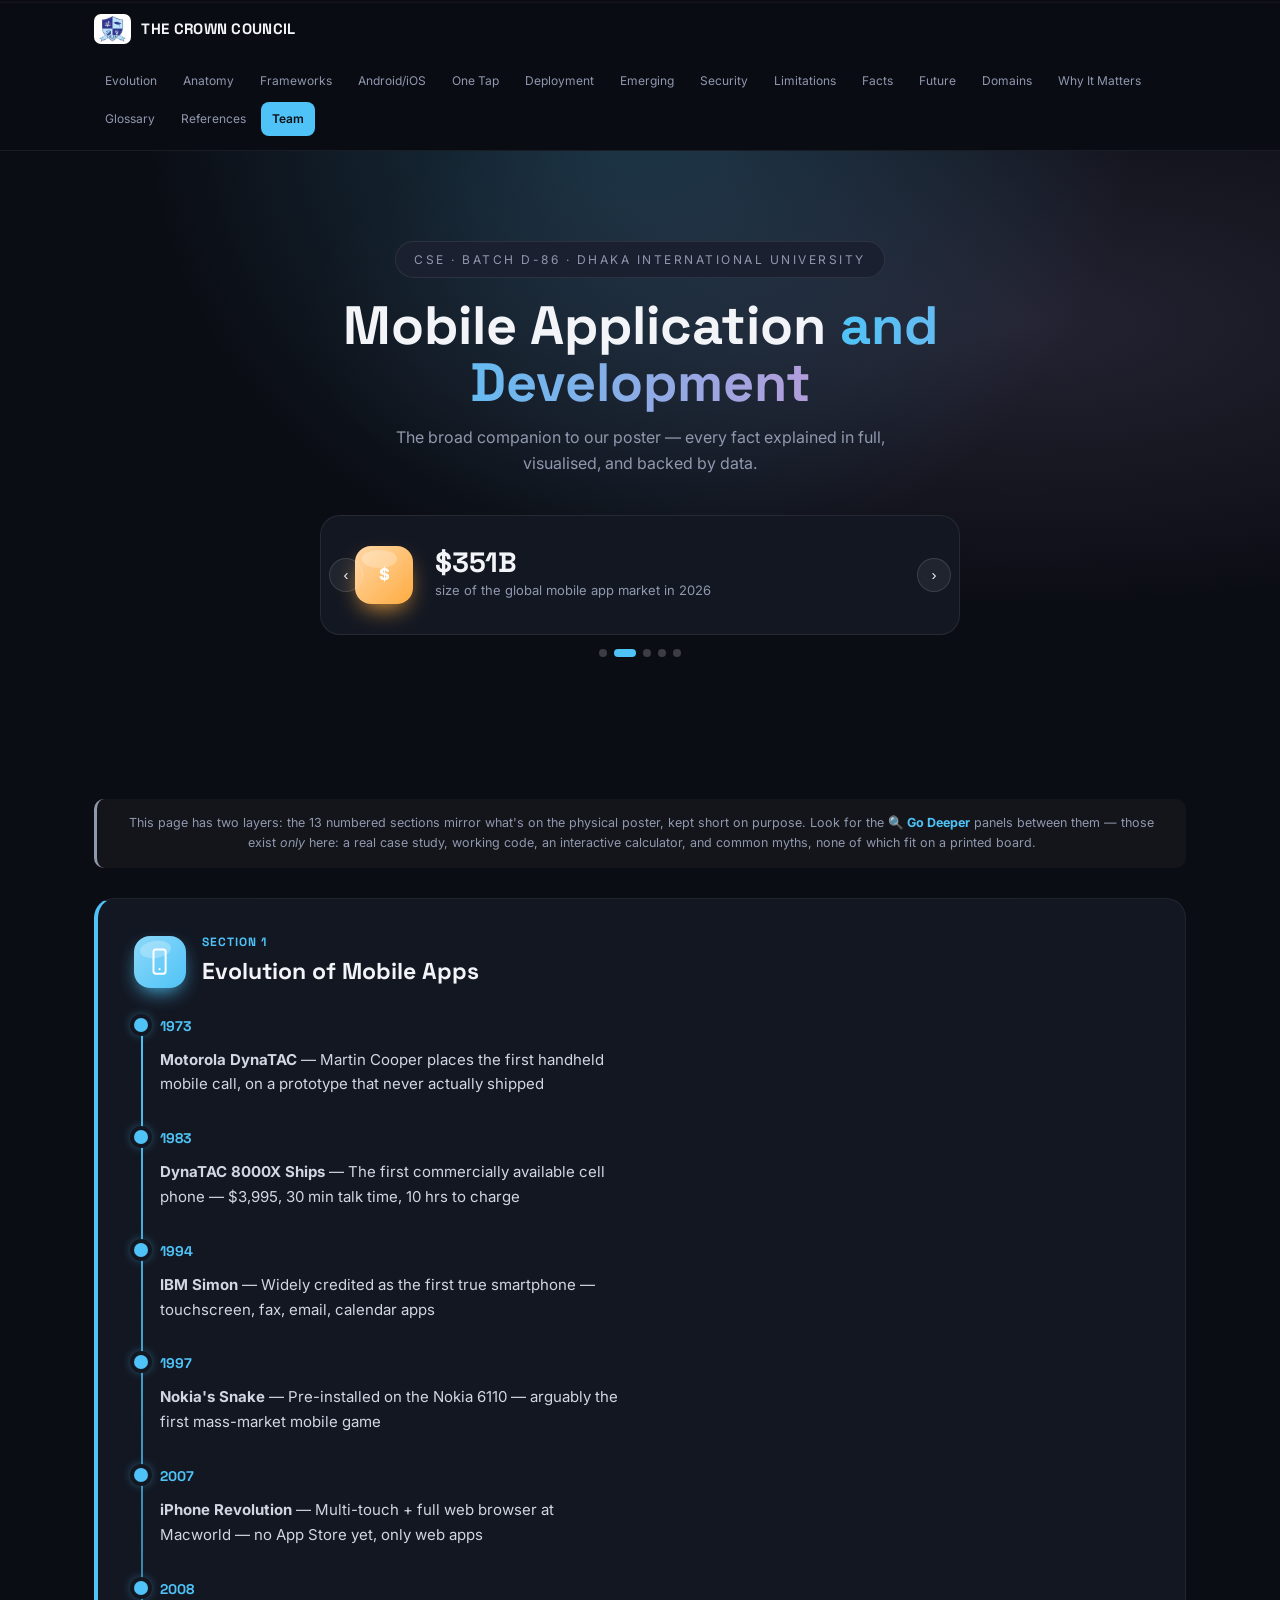
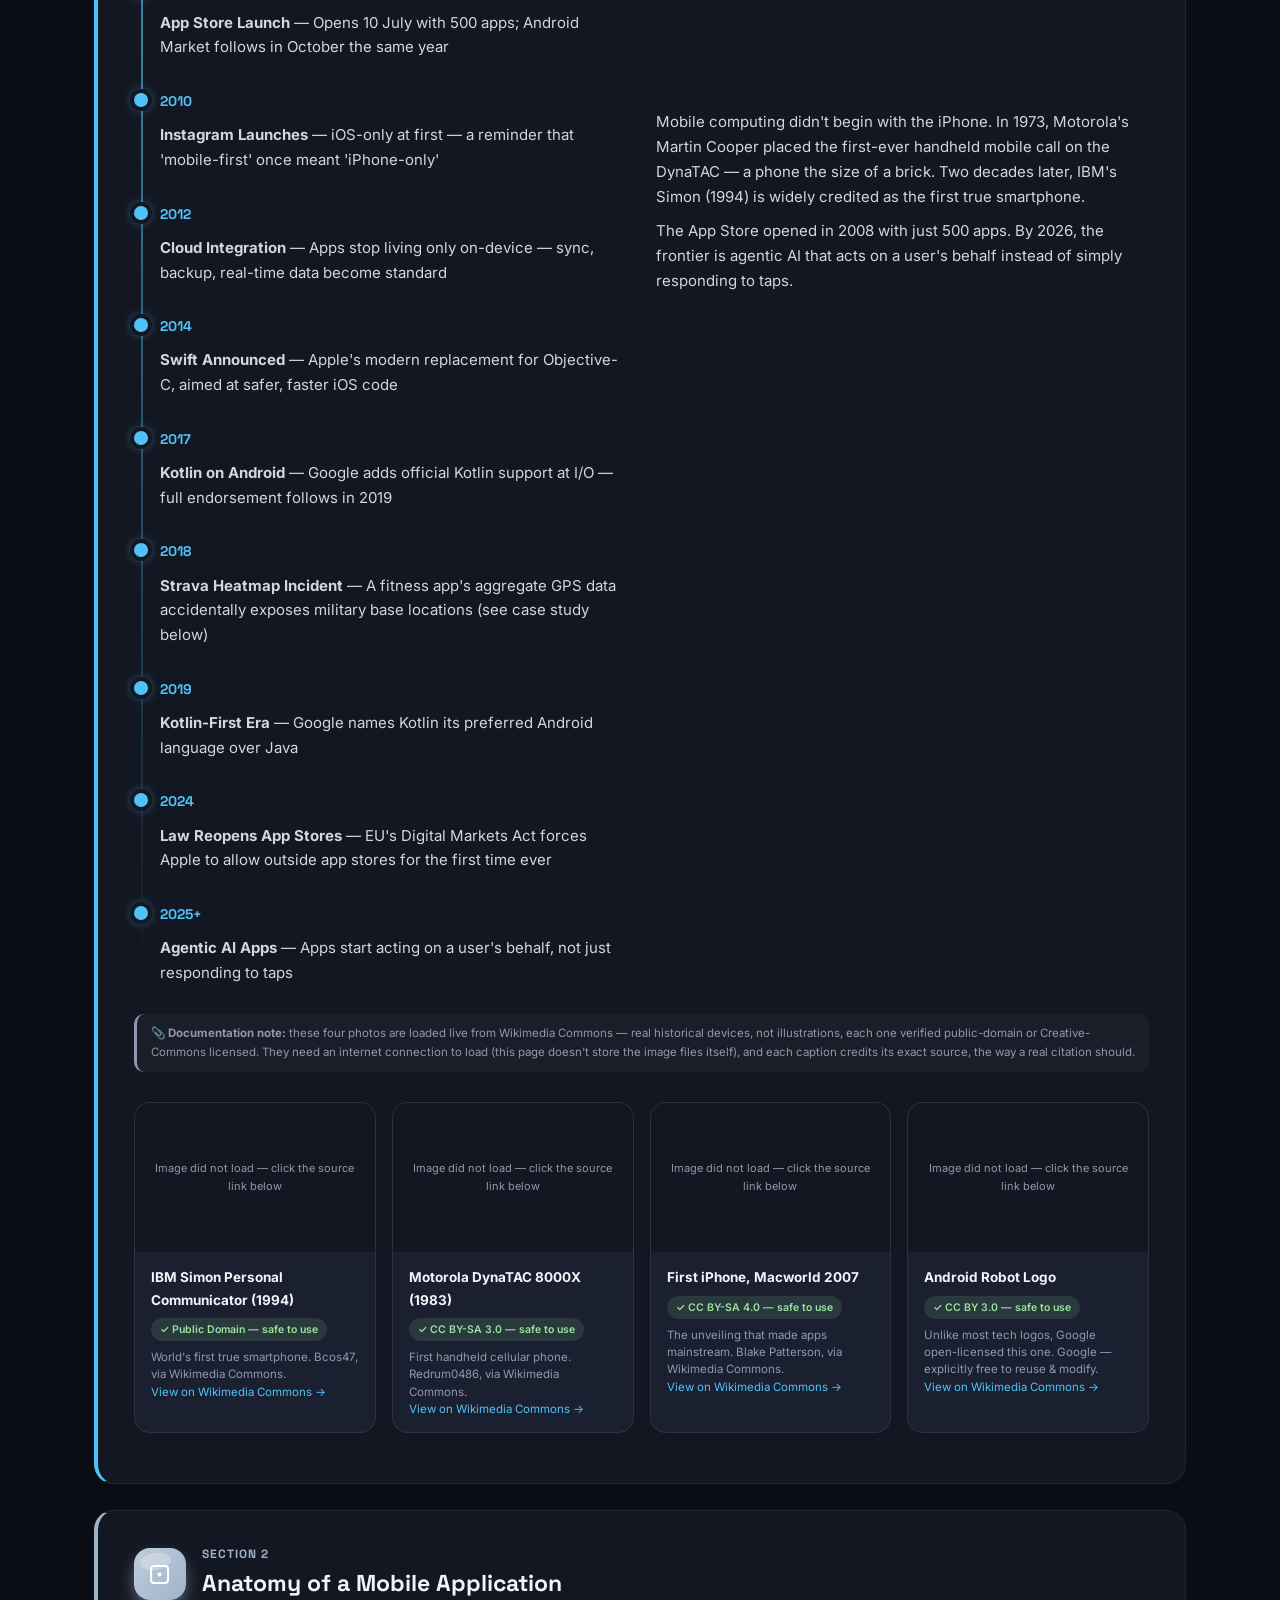
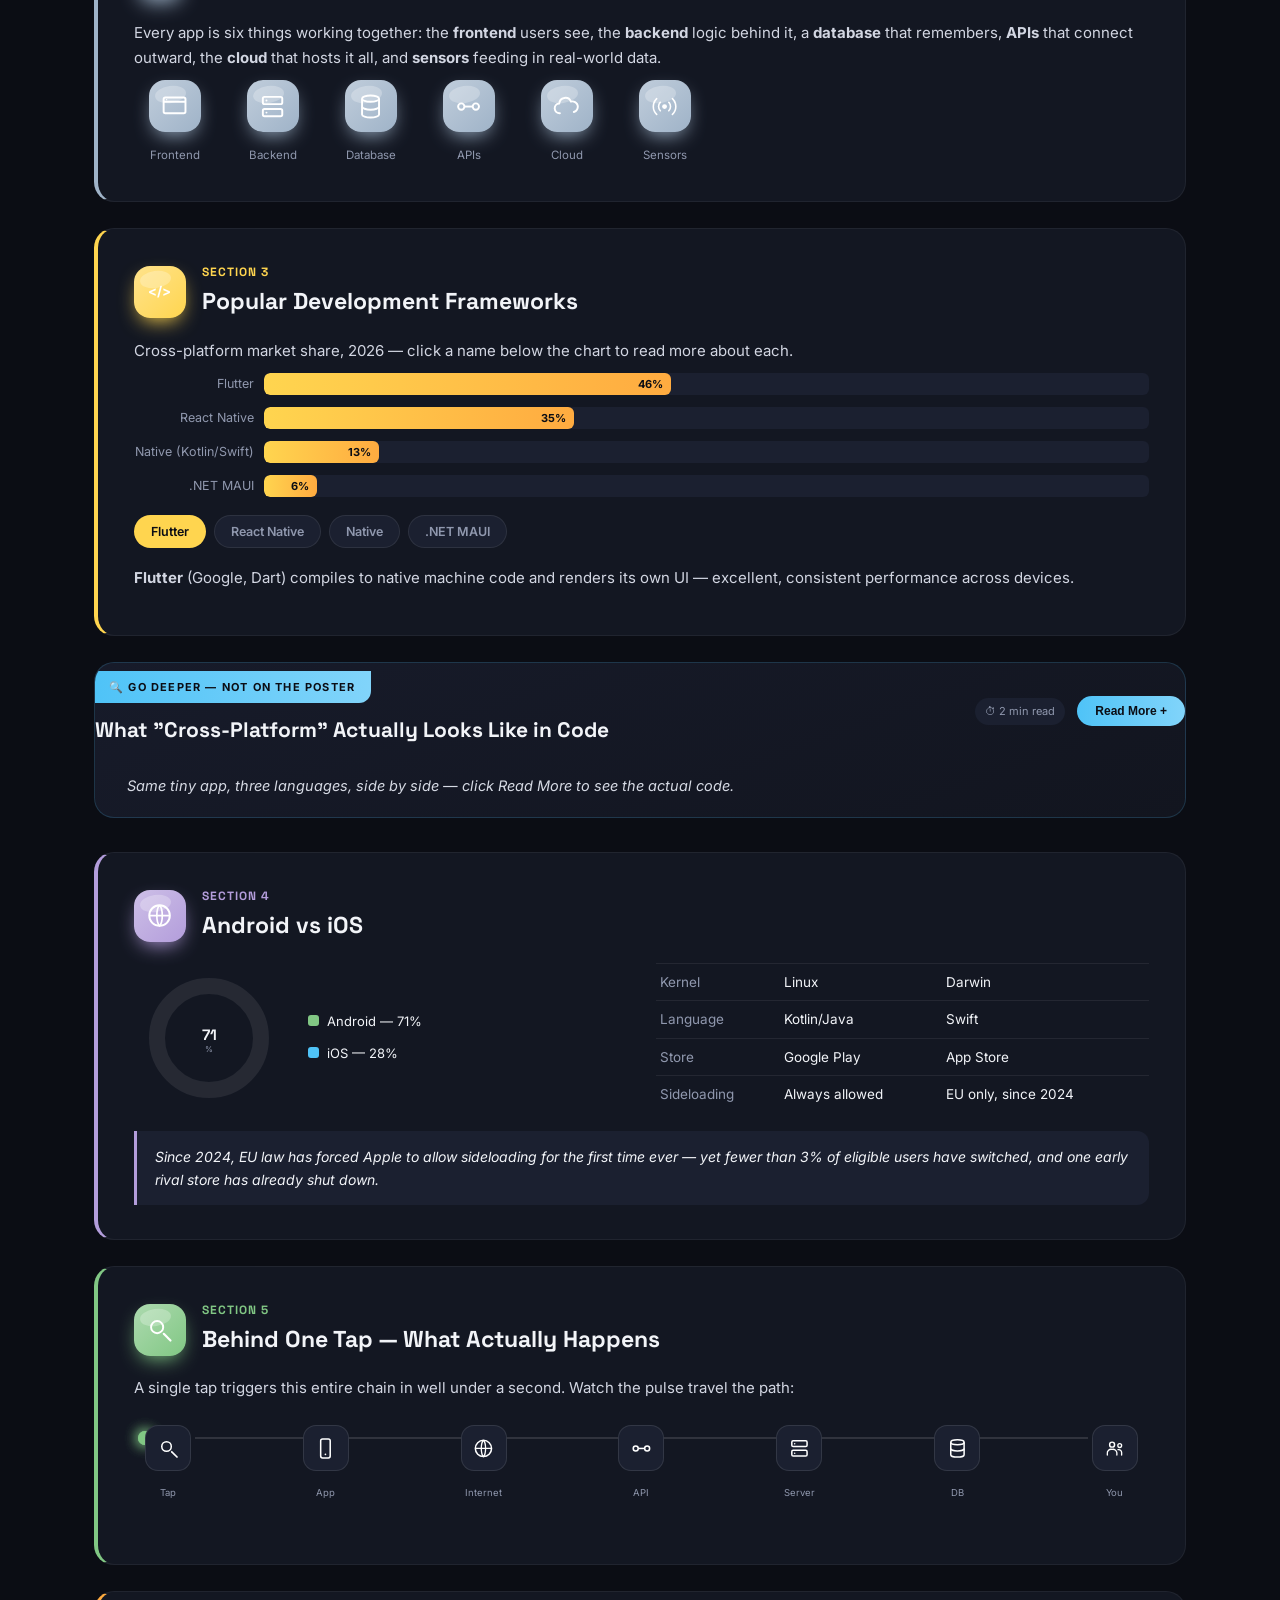
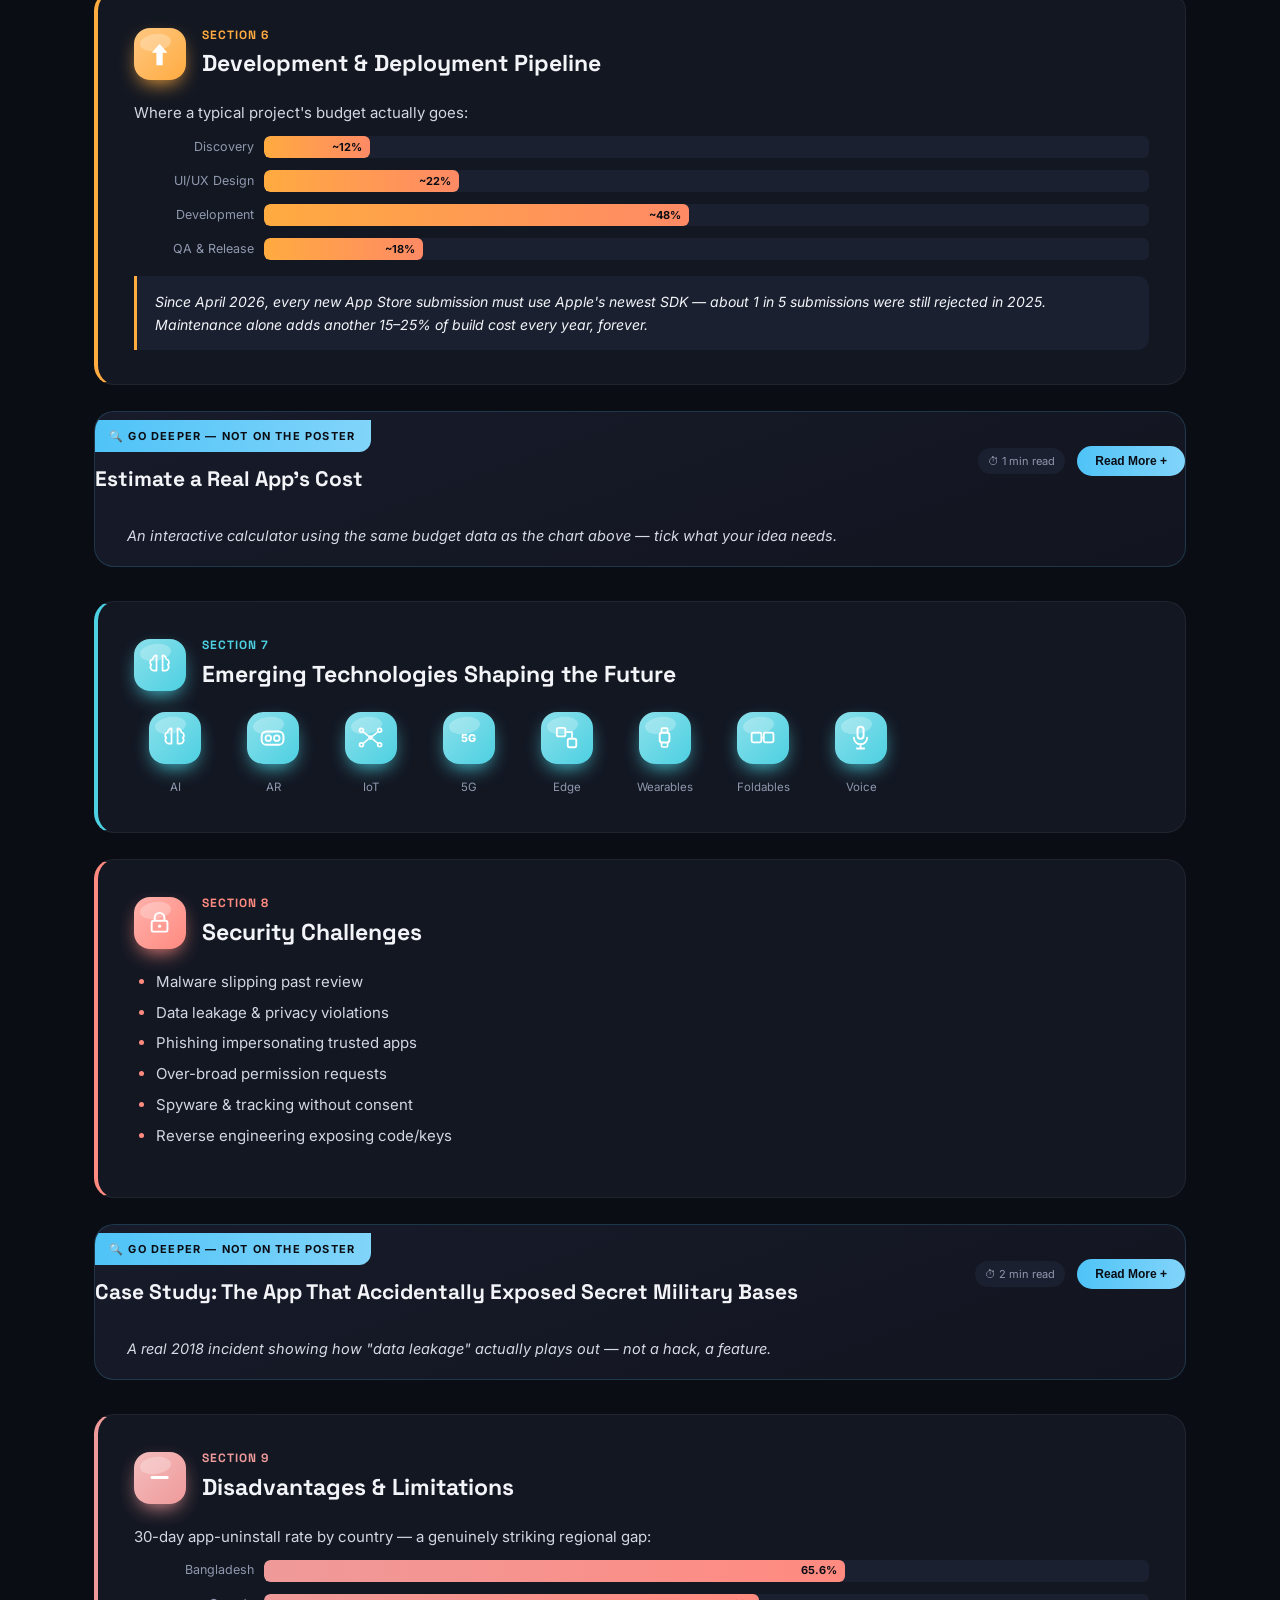
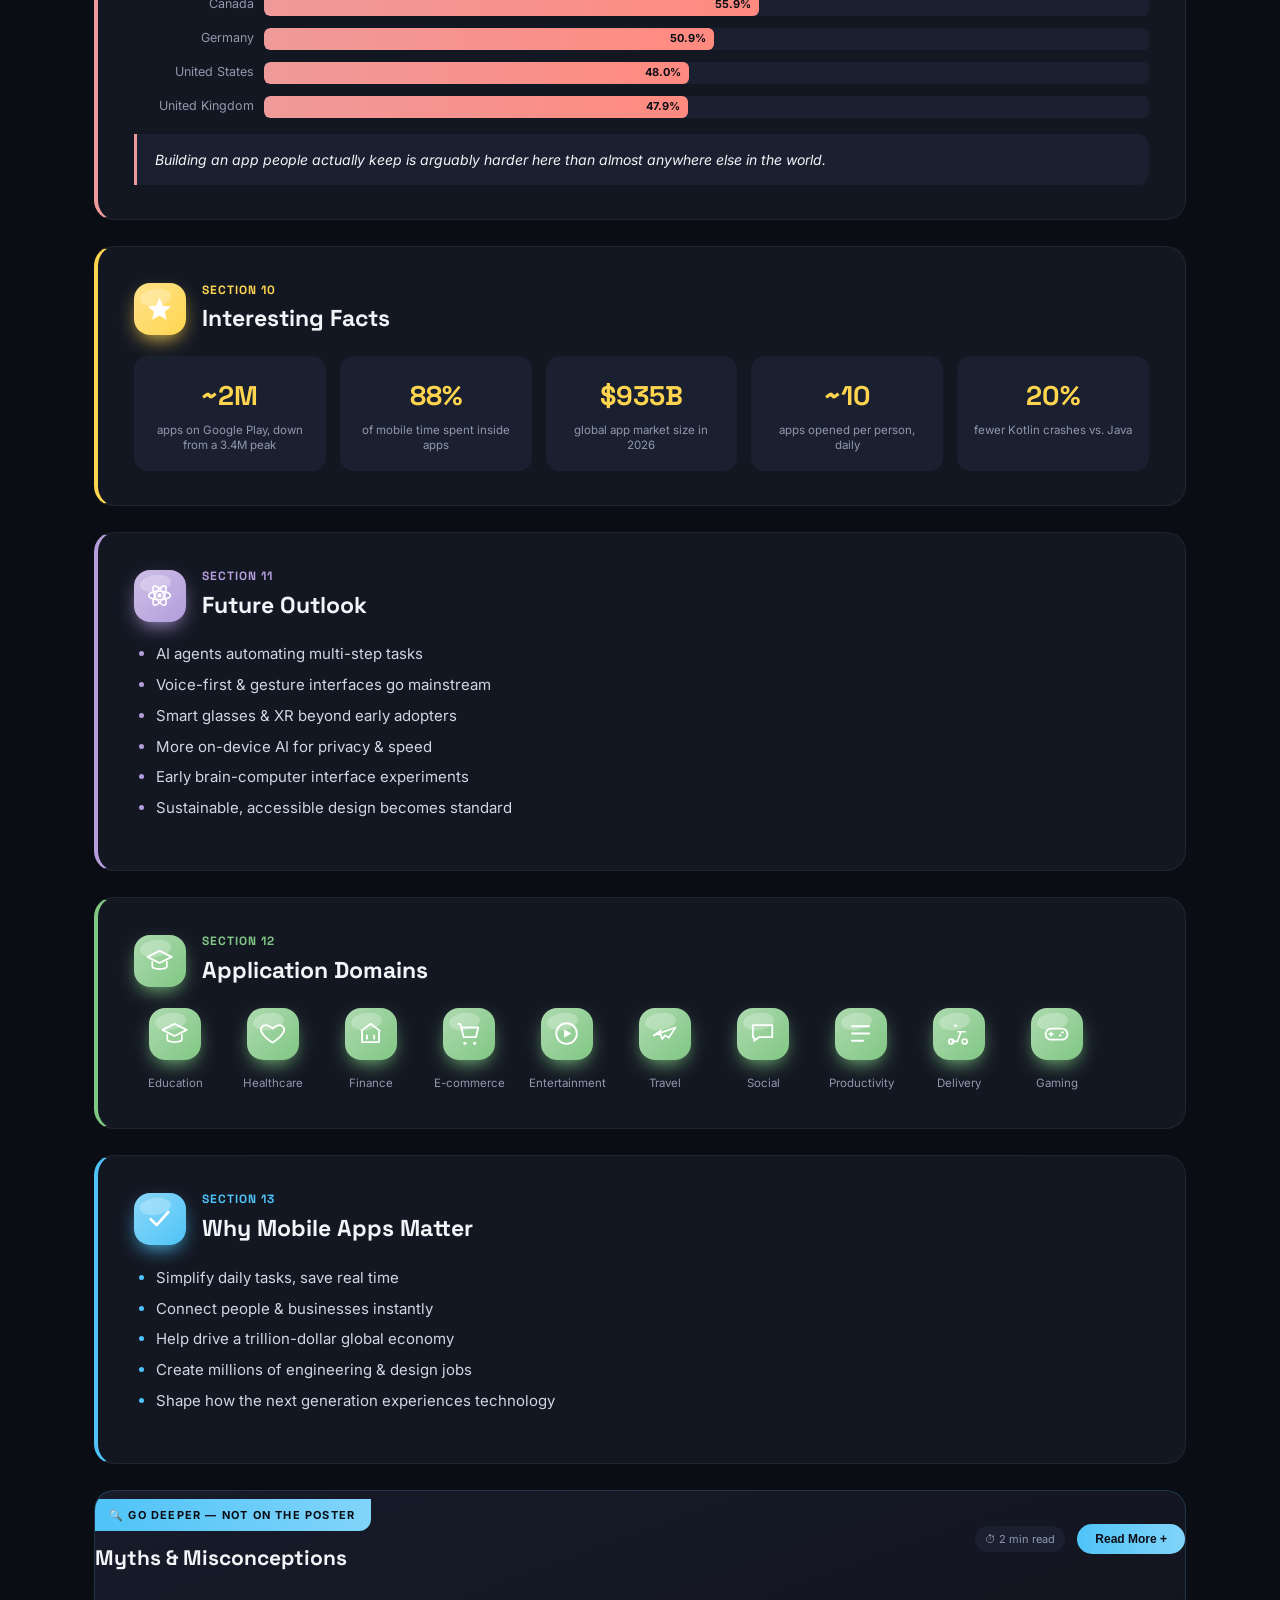
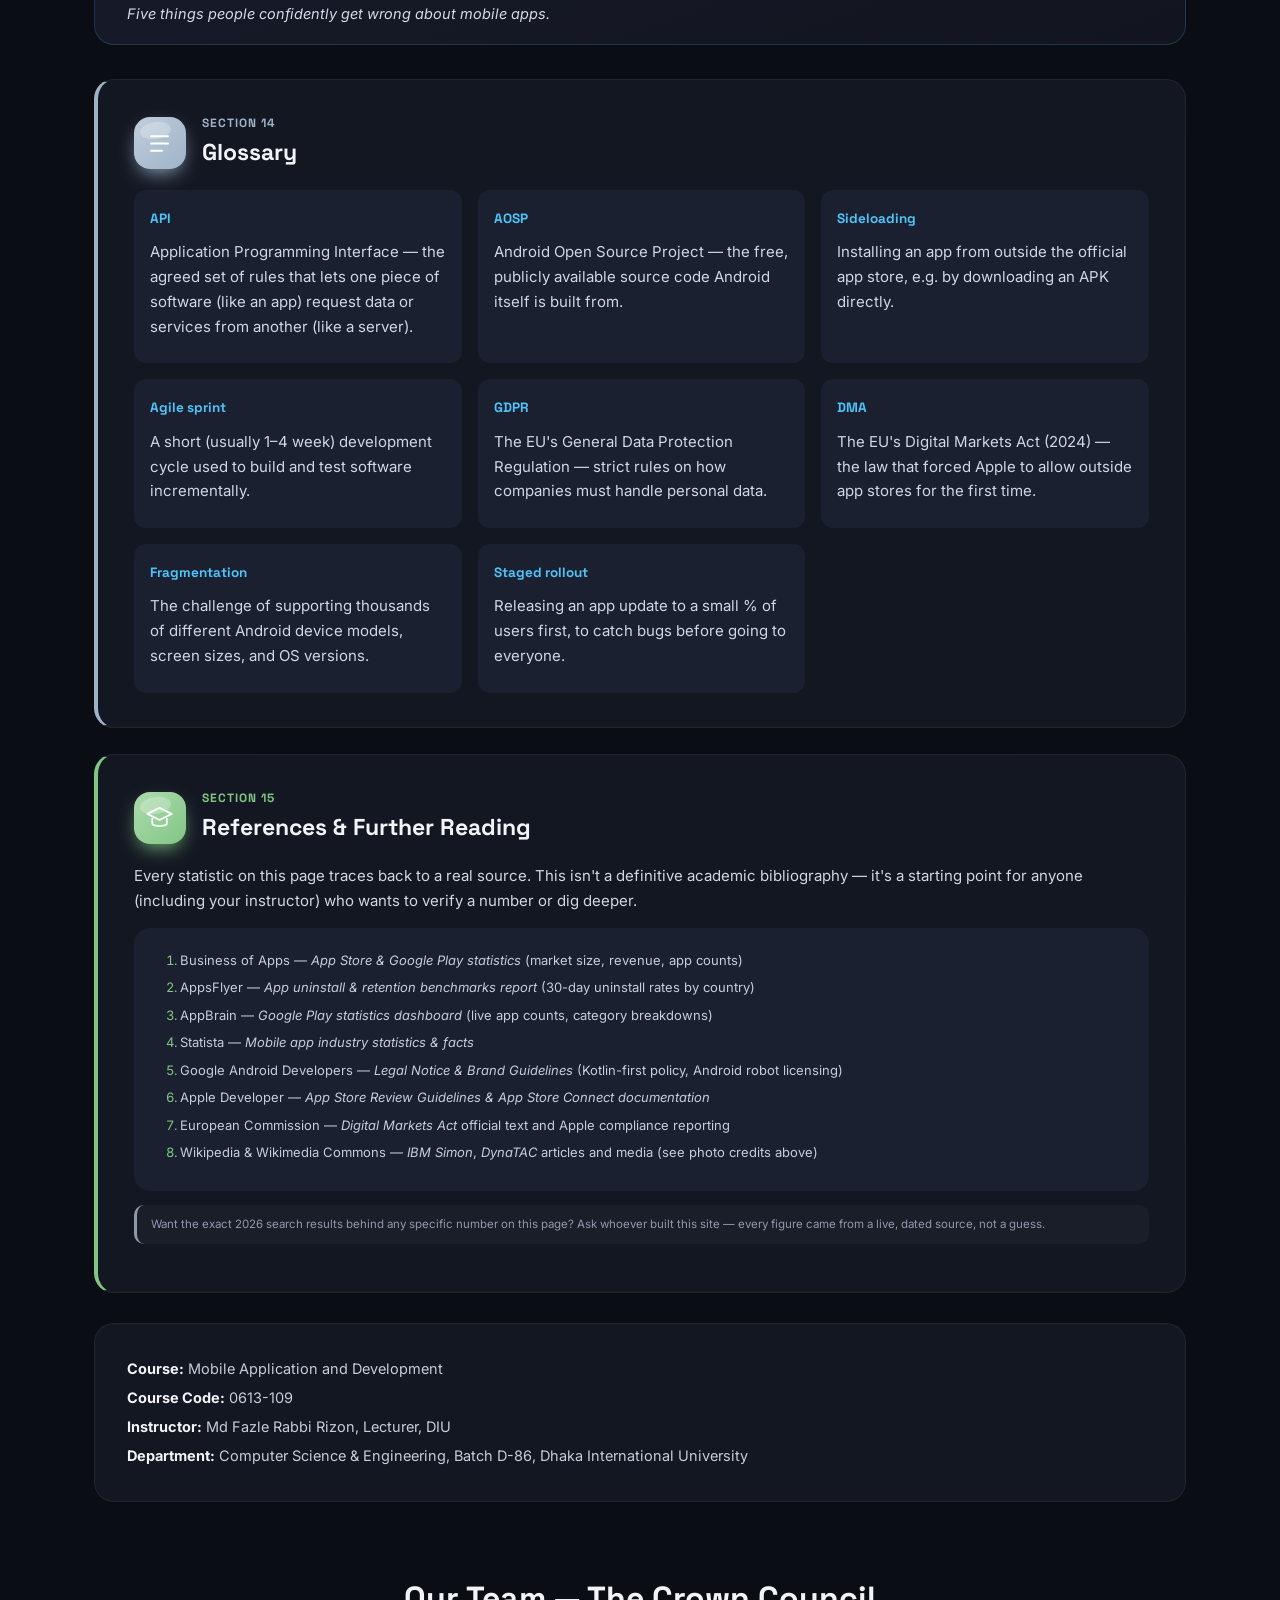
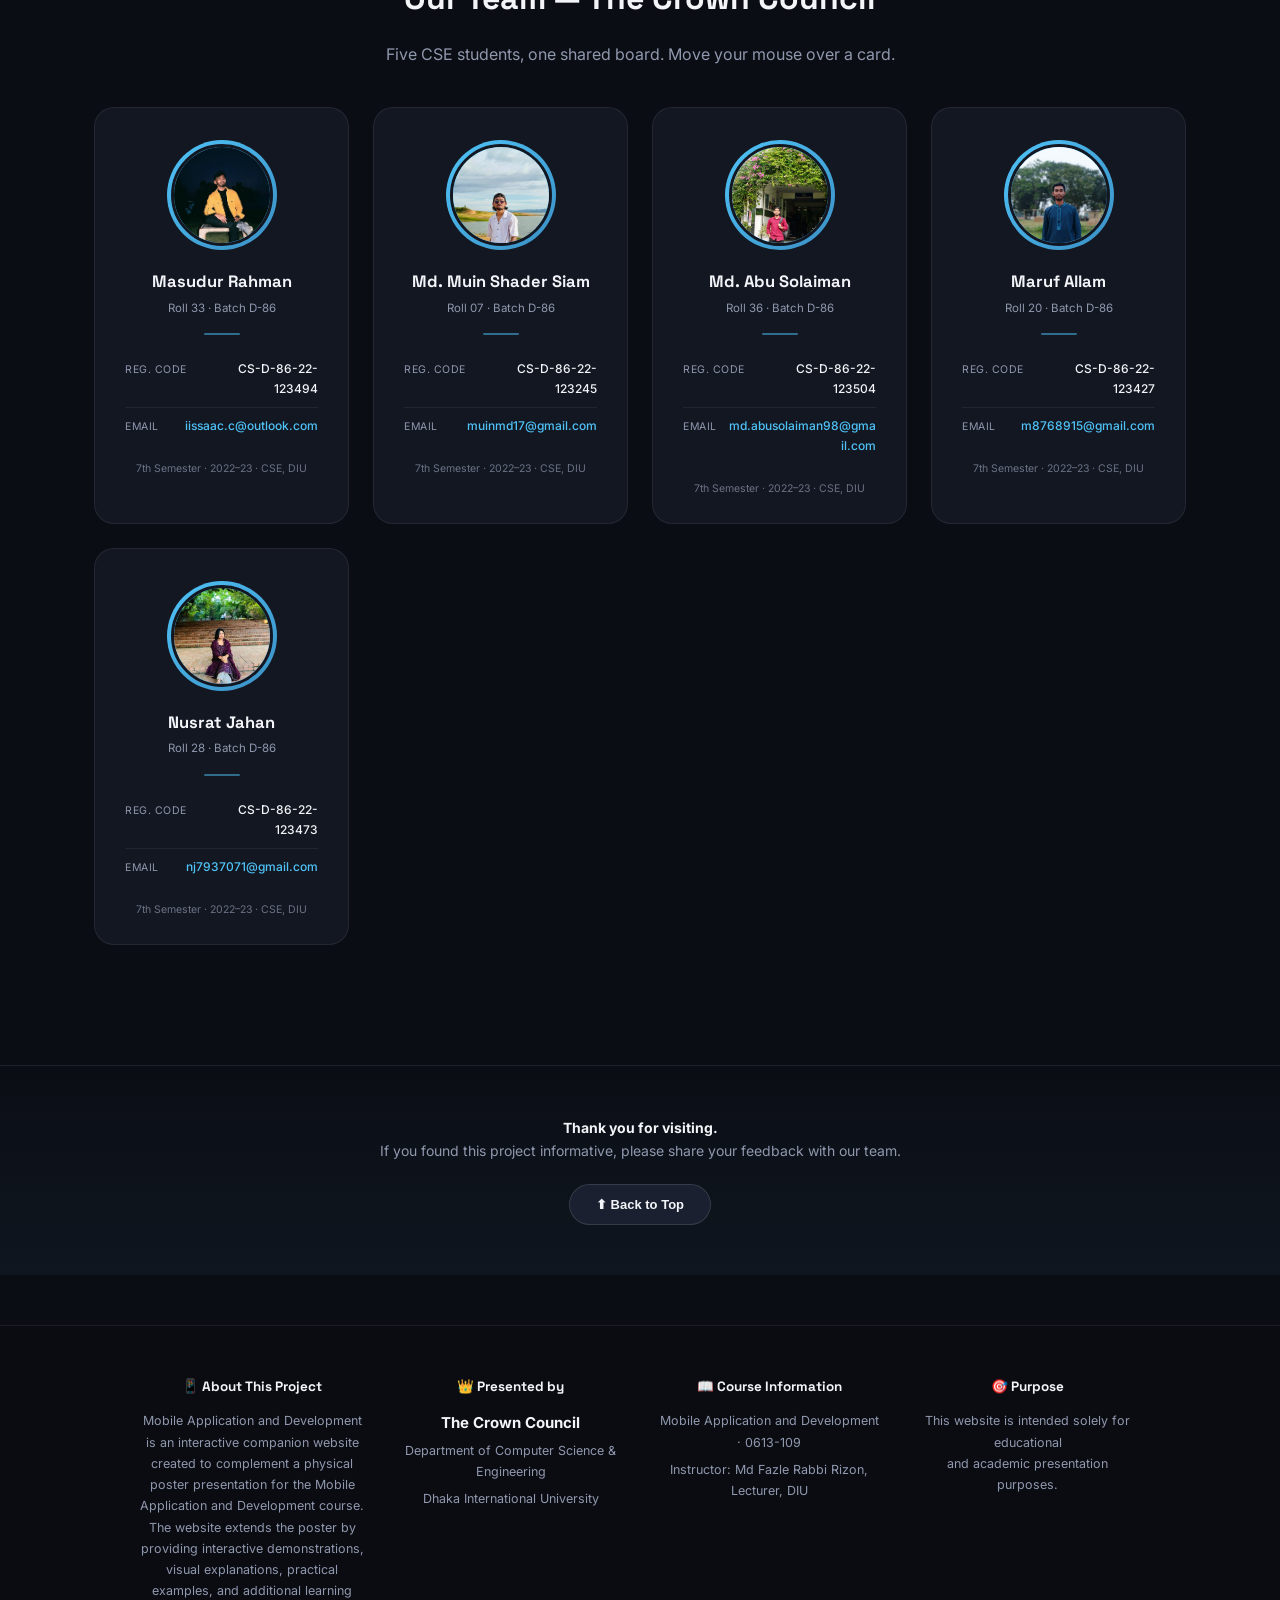
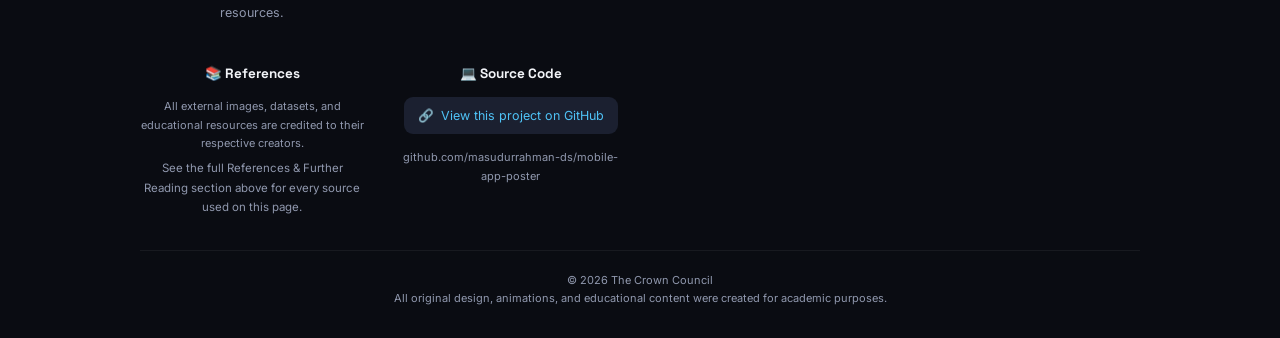
==== index.html @ cc31927e "Add files via upload" ====
<!DOCTYPE html><html lang='en'><head><meta charset='UTF-8'><meta name='viewport' content='width=device-width, initial-scale=1'><title>Mobile Application and Development — The Crown Council (D-86)</title><link rel="stylesheet" href="css/style.css"><link rel="stylesheet" href="css/responsive.css"></head><body><div id="progress"></div><nav><div class="navwrap"><div class="brand"><img class="dept-logo" src="assets/images/logo.png" alt="CSE DIU logo">THE CROWN COUNCIL</div>
      <div class="navlinks">
        <a href="#s1">Evolution</a><a href="#s2">Anatomy</a><a href="#s3">Frameworks</a><a href="#s4">Android/iOS</a>

        <a href="#s5">One Tap</a><a href="#s6">Deployment</a><a href="#s7">Emerging</a><a href="#s8">Security</a>
        <a href="#s9">Limitations</a><a href="#s10">Facts</a><a href="#s11">Future</a><a href="#s12">Domains</a>
        <a href="#s13">Why It Matters</a><a href="#s14">Glossary</a><a href="#s15">References</a><a href="#team">Team</a>
      </div></div></nav>
    <div class="lifecycle-track" id="lifecycleTrack"></div><header class="hero"><div class="hero-inner">
      <div class="eyebrow">CSE &middot; Batch D-86 &middot; Dhaka International University</div>
      <h1 class="title">Mobile Application <span class="grad">and Development</span></h1>
      <p class="tagline">The broad companion to our poster — every fact explained in full, visualised, and backed by data.</p>
      <div class="carousel">
        <button class="car-arrow prev" id="carPrev">&#8249;</button>
        <button class="car-arrow next" id="carNext">&#8250;</button>
        <div class="car-track" id="carTrack">
    <div class="car-slide"><div class="cbadge" style="--c:#4FC3F7;--l:#8fe3ff"><svg viewBox="0 0 24 24"><path d="M12 2.5l2.7 6.3 6.8.6-5.2 4.5 1.6 6.6-6-3.6-6 3.6 1.6-6.6-5.2-4.5 6.8-.6Z" fill="#FFFFFF"/></svg></div><div><div class="cnum" data-count="~2M">0</div><div class="clabel">apps live on Google Play — down from a peak above 3.4M</div></div></div><div class="car-slide"><div class="cbadge" style="--c:#FFAB40;--l:#ffd8a8"><svg viewBox="0 0 24 24"><text x="12" y="16.5" font-size="12" font-weight="800" text-anchor="middle" fill="#FFFFFF">$</text></svg></div><div><div class="cnum" data-count="$935B">0</div><div class="clabel">size of the global mobile app market in 2026</div></div></div><div class="car-slide"><div class="cbadge" style="--c:#EF9A9A;--l:#ffd0d0"><svg viewBox="0 0 24 24"><rect x="4.5" y="10.8" width="15" height="2.4" rx="1.2" fill="#FFFFFF"/></svg></div><div><div class="cnum" data-count="65.6%">0</div><div class="clabel">30-day app-uninstall rate in Bangladesh — one of the world's highest</div></div></div><div class="car-slide"><div class="cbadge" style="--c:#4DD0E1;--l:#b8f5ee"><svg viewBox="0 0 24 24"><text x="12" y="16" font-size="11" font-weight="700" text-anchor="middle" fill="#FFFFFF">&lt;/&gt;</text></svg></div><div><div class="cnum" data-count="46%">0</div><div class="clabel">of the cross-platform market now runs on Flutter</div></div></div><div class="car-slide"><div class="cbadge" style="--c:#B39DDB;--l:#ded4f7"><svg viewBox="0 0 24 24"><circle cx="12" cy="12" r="1.8" fill="#FFFFFF"/><ellipse cx="12" cy="12" rx="9" ry="3.5" fill="none" stroke="#FFFFFF" stroke-width="1.3"/><ellipse cx="12" cy="12" rx="9" ry="3.5" fill="none" stroke="#FFFFFF" stroke-width="1.3" transform="rotate(60 12 12)"/><ellipse cx="12" cy="12" rx="9" ry="3.5" fill="none" stroke="#FFFFFF" stroke-width="1.3" transform="rotate(120 12 12)"/></svg></div><div><div class="cnum" data-count="20%">0</div><div class="clabel">fewer crashes in Kotlin apps than equivalent Java</div></div></div></div></div><div class="car-dots" id="carDots"></div></div></header><div class="wrap"><div class="doc-note" style="text-align:center;font-size:12.5px;padding:14px 20px;margin-bottom:30px">
      This page has two layers: the 13 numbered sections mirror what's on the physical poster, kept short on purpose.
      Look for the <b style="color:#4FC3F7">&#128269; Go Deeper</b> panels between them — those exist <i>only</i> here:
      a real case study, working code, an interactive calculator, and common myths, none of which fit on a printed board.
    </div><section class="topic reveal" id="s1" style="--accent:#4FC3F7;--accent-light:#8CD8F9"><div class="topic-head"><div class="topic-badge"><svg viewBox="0 0 24 24"><rect x="7" y="2" width="10" height="20" rx="2" fill="none" stroke="#FFFFFF" stroke-width="1.6"/><circle cx="12" cy="18.2" r="0.9" fill="#FFFFFF"/></svg></div><div><div class="num">SECTION 1</div><h2>Evolution of Mobile Apps</h2></div></div><div class="viz-row"><div class="viz"><div class="timeline-viz"><div class="tl-item"><div class="tl-year">1973</div><p><b>Motorola DynaTAC</b> &mdash; Martin Cooper places the first handheld mobile call, on a prototype that never actually shipped</p></div><div class="tl-item"><div class="tl-year">1983</div><p><b>DynaTAC 8000X Ships</b> &mdash; The first commercially available cell phone — $3,995, 30 min talk time, 10 hrs to charge</p></div><div class="tl-item"><div class="tl-year">1994</div><p><b>IBM Simon</b> &mdash; Widely credited as the first true smartphone — touchscreen, fax, email, calendar apps</p></div><div class="tl-item"><div class="tl-year">1997</div><p><b>Nokia's Snake</b> &mdash; Pre-installed on the Nokia 6110 — arguably the first mass-market mobile game</p></div><div class="tl-item"><div class="tl-year">2007</div><p><b>iPhone Revolution</b> &mdash; Multi-touch + full web browser at Macworld — no App Store yet, only web apps</p></div><div class="tl-item"><div class="tl-year">2008</div><p><b>App Store Launch</b> &mdash; Opens 10 July with 500 apps; Android Market follows in October the same year</p></div><div class="tl-item"><div class="tl-year">2010</div><p><b>Instagram Launches</b> &mdash; iOS-only at first — a reminder that 'mobile-first' once meant 'iPhone-only'</p></div><div class="tl-item"><div class="tl-year">2012</div><p><b>Cloud Integration</b> &mdash; Apps stop living only on-device — sync, backup, real-time data become standard</p></div><div class="tl-item"><div class="tl-year">2014</div><p><b>Swift Announced</b> &mdash; Apple's modern replacement for Objective-C, aimed at safer, faster iOS code</p></div><div class="tl-item"><div class="tl-year">2017</div><p><b>Kotlin on Android</b> &mdash; Google adds official Kotlin support at I/O — full endorsement follows in 2019</p></div><div class="tl-item"><div class="tl-year">2018</div><p><b>Strava Heatmap Incident</b> &mdash; A fitness app's aggregate GPS data accidentally exposes military base locations (see case study below)</p></div><div class="tl-item"><div class="tl-year">2019</div><p><b>Kotlin-First Era</b> &mdash; Google names Kotlin its preferred Android language over Java</p></div><div class="tl-item"><div class="tl-year">2024</div><p><b>Law Reopens App Stores</b> &mdash; EU's Digital Markets Act forces Apple to allow outside app stores for the first time ever</p></div><div class="tl-item"><div class="tl-year">2025+</div><p><b>Agentic AI Apps</b> &mdash; Apps start acting on a user's behalf, not just responding to taps</p></div></div></div><div class="text"><p>Mobile computing didn't begin with the iPhone. In 1973, Motorola's Martin Cooper placed the first-ever handheld mobile call on the DynaTAC — a phone the size of a brick. Two decades later, IBM's Simon (1994) is widely credited as the first true smartphone.</p><p>The App Store opened in 2008 with just 500 apps. By 2026, the frontier is agentic AI that acts on a user's behalf instead of simply responding to taps.</p></div></div>
    <div class="doc-note">📎 <b>Documentation note:</b> these four photos are loaded live from Wikimedia Commons — real historical devices, not illustrations, each one verified public-domain or Creative-Commons licensed. They need an internet connection to load (this page doesn't store the image files itself), and each caption credits its exact source, the way a real citation should.</div>
    <div class="photo-grid">
    <div class="photo-doc">
      <div class="frame"><img src="https://commons.wikimedia.org/wiki/Special:FilePath/IBM_Simon_Personal_Communicator.png" alt="IBM Simon Personal Communicator (1994)" loading="lazy" onerror="this.parentElement.innerHTML='<div class=&quot;imgfail&quot;>Image did not load — click the source link below</div>'"></div>
      <div class="meta">
        <div class="ttl">IBM Simon Personal Communicator (1994)</div>
        <div class="lic">&#10003; Public Domain &mdash; safe to use</div>
        <div class="src">World's first true smartphone. Bcos47, via Wikimedia Commons.<br><a href="https://commons.wikimedia.org/wiki/File:IBM_Simon_Personal_Communicator.png" target="_blank" rel="noopener">View on Wikimedia Commons &rarr;</a></div>
      </div>
    </div><div class="photo-doc">
      <div class="frame"><img src="https://commons.wikimedia.org/wiki/Special:FilePath/DynaTAC8000X.jpg" alt="Motorola DynaTAC 8000X (1983)" loading="lazy" onerror="this.parentElement.innerHTML='<div class=&quot;imgfail&quot;>Image did not load — click the source link below</div>'"></div>
      <div class="meta">
        <div class="ttl">Motorola DynaTAC 8000X (1983)</div>
        <div class="lic">&#10003; CC BY-SA 3.0 &mdash; safe to use</div>
        <div class="src">First handheld cellular phone. Redrum0486, via Wikimedia Commons.<br><a href="https://commons.wikimedia.org/wiki/File:DynaTAC8000X.jpg" target="_blank" rel="noopener">View on Wikimedia Commons &rarr;</a></div>
      </div>
    </div><div class="photo-doc">
      <div class="frame"><img src="https://commons.wikimedia.org/wiki/Special:FilePath/First_iPhone_Macworld_2007_DSCF1286.agr.jpg" alt="First iPhone, Macworld 2007" loading="lazy" onerror="this.parentElement.innerHTML='<div class=&quot;imgfail&quot;>Image did not load — click the source link below</div>'"></div>
      <div class="meta">
        <div class="ttl">First iPhone, Macworld 2007</div>
        <div class="lic">&#10003; CC BY-SA 4.0 &mdash; safe to use</div>
        <div class="src">The unveiling that made apps mainstream. Blake Patterson, via Wikimedia Commons.<br><a href="https://commons.wikimedia.org/wiki/File:First_iPhone_Macworld_2007_DSCF1286.agr.jpg" target="_blank" rel="noopener">View on Wikimedia Commons &rarr;</a></div>
      </div>
    </div><div class="photo-doc">
      <div class="frame"><img src="https://commons.wikimedia.org/wiki/Special:FilePath/Android_robot.svg" alt="Android Robot Logo" loading="lazy" onerror="this.parentElement.innerHTML='<div class=&quot;imgfail&quot;>Image did not load — click the source link below</div>'"></div>
      <div class="meta">
        <div class="ttl">Android Robot Logo</div>
        <div class="lic">&#10003; CC BY 3.0 &mdash; safe to use</div>
        <div class="src">Unlike most tech logos, Google open-licensed this one. Google &mdash; explicitly free to reuse &amp; modify.<br><a href="https://commons.wikimedia.org/wiki/File:Android_robot.svg" target="_blank" rel="noopener">View on Wikimedia Commons &rarr;</a></div>
      </div>
    </div></div></section><section class="topic reveal" id="s2" style="--accent:#9FB3C8;--accent-light:#C0CDDB"><div class="topic-head"><div class="topic-badge"><svg viewBox="0 0 24 24"><rect x="5" y="5" width="14" height="14" rx="2.5" fill="none" stroke="#FFFFFF" stroke-width="1.7"/><circle cx="12" cy="12" r="1.7" fill="#FFFFFF"/></svg></div><div><div class="num">SECTION 2</div><h2>Anatomy of a Mobile Application</h2></div></div><p>Every app is six things working together: the <b>frontend</b> users see, the <b>backend</b> logic behind it, a <b>database</b> that remembers, <b>APIs</b> that connect outward, the <b>cloud</b> that hosts it all, and <b>sensors</b> feeding in real-world data.</p><div class="iconband"><div class="node"><div class="topic-badge badge"><svg viewBox="0 0 24 24"><rect x="3" y="4.5" width="18" height="13" rx="1.4" fill="none" stroke="#FFFFFF" stroke-width="1.6"/><path d="M3 8h18" stroke="#FFFFFF" stroke-width="1.6"/><circle cx="5.4" cy="6.3" r="0.6" fill="#FFFFFF"/></svg></div><span>Frontend</span></div><div class="node"><div class="topic-badge badge"><svg viewBox="0 0 24 24"><rect x="4" y="4" width="16" height="6" rx="1.4" fill="none" stroke="#FFFFFF" stroke-width="1.6"/><rect x="4" y="14" width="16" height="6" rx="1.4" fill="none" stroke="#FFFFFF" stroke-width="1.6"/><circle cx="7" cy="7" r="0.8" fill="#FFFFFF"/><circle cx="7" cy="17" r="0.8" fill="#FFFFFF"/></svg></div><span>Backend</span></div><div class="node"><div class="topic-badge badge"><svg viewBox="0 0 24 24"><ellipse cx="12" cy="5.5" rx="7" ry="2.6" fill="none" stroke="#FFFFFF" stroke-width="1.6"/><path d="M5 5.5v13c0 1.4 3.1 2.6 7 2.6s7-1.2 7-2.6v-13" fill="none" stroke="#FFFFFF" stroke-width="1.6"/><path d="M5 12c0 1.4 3.1 2.6 7 2.6s7-1.2 7-2.6" fill="none" stroke="#FFFFFF" stroke-width="1.6"/></svg></div><span>Database</span></div><div class="node"><div class="topic-badge badge"><svg viewBox="0 0 24 24"><circle cx="6" cy="12" r="2.6" fill="none" stroke="#FFFFFF" stroke-width="1.6"/><circle cx="18" cy="12" r="2.6" fill="none" stroke="#FFFFFF" stroke-width="1.6"/><path d="M8.6 12h6.8" stroke="#FFFFFF" stroke-width="1.6"/></svg></div><span>APIs</span></div><div class="node"><div class="topic-badge badge"><svg viewBox="0 0 24 24"><path d="M6.5 17.5a4 4 0 0 1-.5-8 5 5 0 0 1 9.6-1.6A4.2 4.2 0 0 1 18 16.5" fill="none" stroke="#FFFFFF" stroke-width="1.6" stroke-linecap="round" stroke-linejoin="round"/></svg></div><span>Cloud</span></div><div class="node"><div class="topic-badge badge"><svg viewBox="0 0 24 24"><circle cx="12" cy="12" r="2" fill="#FFFFFF"/><path d="M8.5 8.5a5 5 0 0 0 0 7M15.5 8.5a5 5 0 0 1 0 7M5.5 5.5a9 9 0 0 0 0 13M18.5 5.5a9 9 0 0 1 0 13" fill="none" stroke="#FFFFFF" stroke-width="1.3" stroke-linecap="round"/></svg></div><span>Sensors</span></div></div></section><section class="topic reveal" id="s3" style="--accent:#FFD54F;--accent-light:#FFE38C"><div class="topic-head"><div class="topic-badge"><svg viewBox="0 0 24 24"><text x="12" y="16" font-size="11" font-weight="700" text-anchor="middle" fill="#FFFFFF">&lt;/&gt;</text></svg></div><div><div class="num">SECTION 3</div><h2>Popular Development Frameworks</h2></div></div><p>Cross-platform market share, 2026 — click a name below the chart to read more about each.</p><div class="barchart" style="--c1:#FFD54F;--c2:#FFAB40"><div class="bar-row"><div class="bar-label">Flutter</div><div class="bar-track"><div class="bar-fill" data-target="46"><span>46%</span></div></div></div><div class="bar-row"><div class="bar-label">React Native</div><div class="bar-track"><div class="bar-fill" data-target="35"><span>35%</span></div></div></div><div class="bar-row"><div class="bar-label">Native (Kotlin/Swift)</div><div class="bar-track"><div class="bar-fill" data-target="13"><span>13%</span></div></div></div><div class="bar-row"><div class="bar-label">.NET MAUI</div><div class="bar-track"><div class="bar-fill" data-target="6"><span>6%</span></div></div></div></div><div class="toggle-row" id="fw-toggle" style="margin-top:18px">
      <button class="toggle-btn active" onclick="showPanel('fw-toggle','fw-flutter',this)">Flutter</button>
      <button class="toggle-btn" onclick="showPanel('fw-toggle','fw-rn',this)">React Native</button>
      <button class="toggle-btn" onclick="showPanel('fw-toggle','fw-native',this)">Native</button>
      <button class="toggle-btn" onclick="showPanel('fw-toggle','fw-maui',this)">.NET MAUI</button>
    </div>
    <div id="fw-flutter" class="toggle-panel active"><p><b>Flutter</b> (Google, Dart) compiles to native machine code and renders its own UI — excellent, consistent performance across devices.</p></div>
    <div id="fw-rn" class="toggle-panel"><p><b>React Native</b> (Meta, JavaScript/TypeScript) renders true native UI components and has by far the largest existing developer talent pool.</p></div>
    <div id="fw-native" class="toggle-panel"><p><b>Native Android</b> (Kotlin) / <b>Native iOS</b> (Swift) remain the gold standard for maximum performance, at the cost of two codebases.</p></div>
    <div id="fw-maui" class="toggle-panel"><p><b>.NET MAUI</b>, Microsoft's evolution of Xamarin, suits teams already invested in C#/.NET.</p></div>
    </section><div class="deepdive reveal">
      <div class="dd-header" onclick="toggleDD('dd1',this.querySelector('.dd-toggle-btn'))">
        <div><div class="dd-tag">&#128269; Go Deeper &mdash; not on the poster</div>
        <h3 style="margin:10px 0 4px">What "Cross-Platform" Actually Looks Like in Code</h3></div>
        <div class="dd-meta-row"><span class="dd-readtime">&#9201; 2 min read</span>
        <button class="dd-toggle-btn">Read More +</button></div>
      </div>
      <p class="dd-teaser">Same tiny app, three languages, side by side — click Read More to see the actual code.</p>
      <div class="dd-body" id="dd1"><div class="dd-inner">
    <div class="code-tabs" id="code-tabs-1">
      <button class="code-tab active" onclick="showCode('code-tabs-1','panel-flutter',this)">Flutter (Dart)</button>
      <button class="code-tab" onclick="showCode('code-tabs-1','panel-rn',this)">React Native (JS)</button>
      <button class="code-tab" onclick="showCode('code-tabs-1','panel-swift',this)">Native iOS (Swift)</button>
    </div>
    <div id="panel-flutter" class="code-panel active"><pre><span class="kw">class</span> <span class="fn">CounterButton</span> extends StatefulWidget {
  @override State&lt;CounterButton&gt; createState() =&gt; _CounterState();
}
<span class="kw">class</span> _CounterState extends State&lt;CounterButton&gt; {
  <span class="kw">int</span> count = 0;
  @override Widget build(BuildContext context) {
    <span class="kw">return</span> ElevatedButton(
      onPressed: () =&gt; setState(() =&gt; count++),
      child: Text(<span class="st">'Tapped $count times'</span>),
    );
  }
}</pre></div>
    <div id="panel-rn" class="code-panel"><pre><span class="kw">import</span> React, { useState } <span class="kw">from</span> <span class="st">'react'</span>;
<span class="kw">import</span> { Button } <span class="kw">from</span> <span class="st">'react-native'</span>;

<span class="kw">function</span> <span class="fn">CounterButton</span>() {
  <span class="kw">const</span> [count, setCount] = useState(0);
  <span class="kw">return</span> (
    &lt;Button
      title={<span class="st">`Tapped ${count} times`</span>}
      onPress={() =&gt; setCount(count + 1)}
    /&gt;
  );
}</pre></div>
    <div id="panel-swift" class="code-panel"><pre><span class="kw">struct</span> <span class="fn">CounterButton</span>: View {
    @State <span class="kw">private var</span> count = 0
    <span class="kw">var</span> body: <span class="kw">some</span> View {
        Button(<span class="st">"Tapped \(count) times"</span>) {
            count += 1
        }
    }
}</pre></div>
    <p class="dd-sub" style="margin-top:14px">Notice what's <i>the same</i> across all three: a piece of state (the count), a UI element bound to it, and a function that updates the state on tap. That pattern — state in, UI out — is the one idea underneath almost every modern app framework, regardless of language.</p>
    </div></div></div><section class="topic reveal" id="s4" style="--accent:#B39DDB;--accent-light:#CDBFE7"><div class="topic-head"><div class="topic-badge"><svg viewBox="0 0 24 24"><circle cx="12" cy="12" r="8.5" fill="none" stroke="#FFFFFF" stroke-width="1.6"/><path d="M3.5 12h17M12 3.5c3 3 3 14 0 17-3-3-3-14 0-17" fill="none" stroke="#FFFFFF" stroke-width="1.4"/></svg></div><div><div class="num">SECTION 4</div><h2>Android vs iOS</h2></div></div><div class="viz-row"><div class="viz"><div class="donut-wrap"><svg width="150" height="150" viewBox="0 0 150 150"><circle cx="75" cy="75" r="52" fill="none" stroke="rgba(255,255,255,0.08)" stroke-width="16"/><circle cx="75" cy="75" r="52" fill="none" stroke="#81C784" stroke-width="16" stroke-dasharray="0 326.73" data-dash="231.98 94.75" stroke-dashoffset="-0.00" style="transition:stroke-dasharray 1.4s cubic-bezier(.2,.8,.2,1);transform:rotate(-90deg);transform-origin:75 75px" stroke-linecap="round"/><circle cx="75" cy="75" r="52" fill="none" stroke="#4FC3F7" stroke-width="16" stroke-dasharray="0 326.73" data-dash="91.48 235.24" stroke-dashoffset="-231.98" style="transition:stroke-dasharray 1.4s cubic-bezier(.2,.8,.2,1);transform:rotate(-90deg);transform-origin:75 75px" stroke-linecap="round"/><text x="75" y="77" text-anchor="middle" fill="#F2F4F8" font-size="15" font-weight="800" font-family="Space Grotesk,Arial">71</text><text x="75" y="89" text-anchor="middle" fill="#9098AE" font-size="8">%</text></svg><div class="donut-legend"><div><span class="dot" style="background:#81C784"></span>Android &mdash; 71%</div><div><span class="dot" style="background:#4FC3F7"></span>iOS &mdash; 28%</div></div></div></div><div class="text"><table style="width:100%;border-collapse:collapse;font-size:13.5px;"><tr style='border-top:1px solid rgba(255,255,255,0.07)'><td style='padding:7px 4px;color:var(--muted)'>Kernel</td><td style='padding:7px 4px'>Linux</td><td style='padding:7px 4px'>Darwin</td></tr><tr style='border-top:1px solid rgba(255,255,255,0.07)'><td style='padding:7px 4px;color:var(--muted)'>Language</td><td style='padding:7px 4px'>Kotlin/Java</td><td style='padding:7px 4px'>Swift</td></tr><tr style='border-top:1px solid rgba(255,255,255,0.07)'><td style='padding:7px 4px;color:var(--muted)'>Store</td><td style='padding:7px 4px'>Google Play</td><td style='padding:7px 4px'>App Store</td></tr><tr style='border-top:1px solid rgba(255,255,255,0.07)'><td style='padding:7px 4px;color:var(--muted)'>Sideloading</td><td style='padding:7px 4px'>Always allowed</td><td style='padding:7px 4px'>EU only, since 2024</td></tr></table></div></div><div class="callout">Since 2024, EU law has forced Apple to allow sideloading for the first time ever — yet fewer than 3% of eligible users have switched, and one early rival store has already shut down.</div></section><section class="topic reveal" id="s5" style="--accent:#81C784;--accent-light:#ADDAAF"><div class="topic-head"><div class="topic-badge"><svg viewBox="0 0 24 24"><circle cx="10" cy="10" r="5" fill="none" stroke="#FFFFFF" stroke-width="1.6"/><path d="M15.5 15.5 21 21" stroke="#FFFFFF" stroke-width="1.8" stroke-linecap="round"/></svg></div><div><div class="num">SECTION 5</div><h2>Behind One Tap — What Actually Happens</h2></div></div><p>A single tap triggers this entire chain in well under a second. Watch the pulse travel the path:</p><div class="flow-viz"><div class="fdot" style="animation-delay:0s"></div><div class="fdot" style="animation-delay:1.6s"></div><div class="fnode"><div class="fb"><svg viewBox="0 0 24 24"><circle cx="10" cy="10" r="5" fill="none" stroke="#FFFFFF" stroke-width="1.6"/><path d="M15.5 15.5 21 21" stroke="#FFFFFF" stroke-width="1.8" stroke-linecap="round"/></svg></div><span>Tap</span></div><div class="fnode"><div class="fb"><svg viewBox="0 0 24 24"><rect x="7" y="2" width="10" height="20" rx="2" fill="none" stroke="#FFFFFF" stroke-width="1.6"/><circle cx="12" cy="18.2" r="0.9" fill="#FFFFFF"/></svg></div><span>App</span></div><div class="fnode"><div class="fb"><svg viewBox="0 0 24 24"><circle cx="12" cy="12" r="8.5" fill="none" stroke="#FFFFFF" stroke-width="1.6"/><path d="M3.5 12h17M12 3.5c3 3 3 14 0 17-3-3-3-14 0-17" fill="none" stroke="#FFFFFF" stroke-width="1.4"/></svg></div><span>Internet</span></div><div class="fnode"><div class="fb"><svg viewBox="0 0 24 24"><circle cx="6" cy="12" r="2.6" fill="none" stroke="#FFFFFF" stroke-width="1.6"/><circle cx="18" cy="12" r="2.6" fill="none" stroke="#FFFFFF" stroke-width="1.6"/><path d="M8.6 12h6.8" stroke="#FFFFFF" stroke-width="1.6"/></svg></div><span>API</span></div><div class="fnode"><div class="fb"><svg viewBox="0 0 24 24"><rect x="4" y="4" width="16" height="6" rx="1.4" fill="none" stroke="#FFFFFF" stroke-width="1.6"/><rect x="4" y="14" width="16" height="6" rx="1.4" fill="none" stroke="#FFFFFF" stroke-width="1.6"/><circle cx="7" cy="7" r="0.8" fill="#FFFFFF"/><circle cx="7" cy="17" r="0.8" fill="#FFFFFF"/></svg></div><span>Server</span></div><div class="fnode"><div class="fb"><svg viewBox="0 0 24 24"><ellipse cx="12" cy="5.5" rx="7" ry="2.6" fill="none" stroke="#FFFFFF" stroke-width="1.6"/><path d="M5 5.5v13c0 1.4 3.1 2.6 7 2.6s7-1.2 7-2.6v-13" fill="none" stroke="#FFFFFF" stroke-width="1.6"/><path d="M5 12c0 1.4 3.1 2.6 7 2.6s7-1.2 7-2.6" fill="none" stroke="#FFFFFF" stroke-width="1.6"/></svg></div><span>DB</span></div><div class="fnode"><div class="fb"><svg viewBox="0 0 24 24"><circle cx="8.5" cy="8" r="2.6" fill="none" stroke="#FFFFFF" stroke-width="1.5"/><circle cx="16.5" cy="9" r="2" fill="none" stroke="#FFFFFF" stroke-width="1.4"/><path d="M3.5 19v-1.5A4 4 0 0 1 8.5 13a4 4 0 0 1 5 3.5V19M14.7 13.3a3 3 0 0 1 3.8 2.9V19" fill="none" stroke="#FFFFFF" stroke-width="1.4" stroke-linecap="round"/></svg></div><span>You</span></div></div></section><section class="topic reveal" id="s6" style="--accent:#FFAB40;--accent-light:#FFC882"><div class="topic-head"><div class="topic-badge"><svg viewBox="0 0 24 24"><path d="M12 3.2 18.5 10.5 14.6 10.5 14.6 20.8 9.4 20.8 9.4 10.5 5.5 10.5Z" fill="#FFFFFF"/></svg></div><div><div class="num">SECTION 6</div><h2>Development &amp; Deployment Pipeline</h2></div></div><p>Where a typical project's budget actually goes:</p><div class="barchart" style="--c1:#FFAB40;--c2:#FF8A65"><div class="bar-row"><div class="bar-label">Discovery</div><div class="bar-track"><div class="bar-fill" data-target="12"><span>~12%</span></div></div></div><div class="bar-row"><div class="bar-label">UI/UX Design</div><div class="bar-track"><div class="bar-fill" data-target="22"><span>~22%</span></div></div></div><div class="bar-row"><div class="bar-label">Development</div><div class="bar-track"><div class="bar-fill" data-target="48"><span>~48%</span></div></div></div><div class="bar-row"><div class="bar-label">QA &amp; Release</div><div class="bar-track"><div class="bar-fill" data-target="18"><span>~18%</span></div></div></div></div><div class="callout">Since April 2026, every new App Store submission must use Apple's newest SDK — about 1 in 5 submissions were still rejected in 2025. Maintenance alone adds another 15&ndash;25% of build cost every year, forever.</div></section><div class="deepdive reveal">
      <div class="dd-header" onclick="toggleDD('dd2',this.querySelector('.dd-toggle-btn'))">
        <div><div class="dd-tag">&#128269; Go Deeper &mdash; not on the poster</div>
        <h3 style="margin:10px 0 4px">Estimate a Real App's Cost</h3></div>
        <div class="dd-meta-row"><span class="dd-readtime">&#9201; 1 min read</span>
        <button class="dd-toggle-btn">Read More +</button></div>
      </div>
      <p class="dd-teaser">An interactive calculator using the same budget data as the chart above — tick what your idea needs.</p>
      <div class="dd-body" id="dd2"><div class="dd-inner">
    <div class="calc-box" id="calcBox">
      <div class="calc-opt"><label>Base: one-screen app, one platform</label><span>included</span></div>
      <div class="calc-opt"><label><input type="checkbox" data-low="6000" data-high="12000" onchange="calcCost()"> User accounts &amp; login</label></div>
      <div class="calc-opt"><label><input type="checkbox" data-low="9000" data-high="18000" onchange="calcCost()"> Backend database &amp; API</label></div>
      <div class="calc-opt"><label><input type="checkbox" data-low="7000" data-high="15000" onchange="calcCost()"> Push notifications &amp; messaging</label></div>
      <div class="calc-opt"><label><input type="checkbox" data-low="15000" data-high="30000" onchange="calcCost()"> Payments / in-app purchases</label></div>
      <div class="calc-opt"><label><input type="checkbox" data-low="5000" data-high="11000" onchange="calcCost()"> GPS / maps integration</label></div>
      <div class="calc-opt"><label><input type="checkbox" data-low="10000" data-high="22000" onchange="calcCost()"> Admin dashboard for your team</label></div>
      <div class="calc-opt" style="border-top:1px solid rgba(255,255,255,0.1);padding-top:12px;margin-top:6px;">
        <label style="font-weight:700">Platform strategy</label>
      </div>
      <div class="calc-opt"><label><input type="radio" name="platform" value="cross" checked onchange="calcCost()"> Cross-platform (Flutter/React Native)</label></div>
      <div class="calc-opt"><label><input type="radio" name="platform" value="one-native" onchange="calcCost()"> Native, one platform only</label></div>
      <div class="calc-opt"><label><input type="radio" name="platform" value="both-native" onchange="calcCost()"> Native, both iOS &amp; Android separately</label></div>
      <div class="calc-result"><div class="cr-num"><span id="calcLow">$8,000</span> &ndash; <span id="calcHigh">$15,000</span></div>
      <div class="cr-label">estimated build cost, before ~15&ndash;25%/year maintenance</div></div>
    </div>
    <p class="dd-sub" style="margin-top:12px">These ranges come from the same industry cost-breakdown data as the chart above — this just lets you apply it to a specific idea instead of reading it as an abstract percentage.</p>
    </div></div></div><section class="topic reveal" id="s7" style="--accent:#4DD0E1;--accent-light:#8BE0EB"><div class="topic-head"><div class="topic-badge"><svg viewBox="0 0 24 24"><path d="M9.5 4.5a3 3 0 0 0-3 3 2.6 2.6 0 0 0-1.3 4.6A3 3 0 0 0 8 17h1.5V6a1.5 1.5 0 0 0-.0-1.5Z" fill="none" stroke="#FFFFFF" stroke-width="1.4" stroke-linejoin="round"/><path d="M14.5 4.5a3 3 0 0 1 3 3 2.6 2.6 0 0 1 1.3 4.6A3 3 0 0 1 16 17h-1.5V6a1.5 1.5 0 0 1 0-1.5Z" fill="none" stroke="#FFFFFF" stroke-width="1.4" stroke-linejoin="round"/></svg></div><div><div class="num">SECTION 7</div><h2>Emerging Technologies Shaping the Future</h2></div></div><div class="iconband"><div class="node"><div class="topic-badge badge"><svg viewBox="0 0 24 24"><path d="M9.5 4.5a3 3 0 0 0-3 3 2.6 2.6 0 0 0-1.3 4.6A3 3 0 0 0 8 17h1.5V6a1.5 1.5 0 0 0-.0-1.5Z" fill="none" stroke="#FFFFFF" stroke-width="1.4" stroke-linejoin="round"/><path d="M14.5 4.5a3 3 0 0 1 3 3 2.6 2.6 0 0 1 1.3 4.6A3 3 0 0 1 16 17h-1.5V6a1.5 1.5 0 0 1 0-1.5Z" fill="none" stroke="#FFFFFF" stroke-width="1.4" stroke-linejoin="round"/></svg></div><span>AI</span></div><div class="node"><div class="topic-badge badge"><svg viewBox="0 0 24 24"><rect x="3" y="7" width="18" height="11" rx="4" fill="none" stroke="#FFFFFF" stroke-width="1.6"/><circle cx="8.5" cy="12.5" r="2.3" fill="none" stroke="#FFFFFF" stroke-width="1.5"/><circle cx="15.5" cy="12.5" r="2.3" fill="none" stroke="#FFFFFF" stroke-width="1.5"/></svg></div><span>AR</span></div><div class="node"><div class="topic-badge badge"><svg viewBox="0 0 24 24"><circle cx="12" cy="12" r="2" fill="#FFFFFF"/><circle cx="4.5" cy="6" r="1.6" fill="none" stroke="#FFFFFF" stroke-width="1.4"/><circle cx="19.5" cy="6" r="1.6" fill="none" stroke="#FFFFFF" stroke-width="1.4"/><circle cx="4.5" cy="18" r="1.6" fill="none" stroke="#FFFFFF" stroke-width="1.4"/><circle cx="19.5" cy="18" r="1.6" fill="none" stroke="#FFFFFF" stroke-width="1.4"/><path d="M6 7.2 10.5 11M18 7.2 13.5 11M6 16.8 10.5 13M18 16.8 13.5 13" stroke="#FFFFFF" stroke-width="1.3"/></svg></div><span>IoT</span></div><div class="node"><div class="topic-badge badge"><svg viewBox="0 0 24 24"><text x="12" y="15.5" font-size="9" font-weight="800" text-anchor="middle" fill="#FFFFFF">5G</text></svg></div><span>5G</span></div><div class="node"><div class="topic-badge badge"><svg viewBox="0 0 24 24"><rect x="4" y="4" width="7" height="7" rx="1.4" fill="none" stroke="#FFFFFF" stroke-width="1.5"/><rect x="13" y="13" width="7" height="7" rx="1.4" fill="none" stroke="#FFFFFF" stroke-width="1.5"/><path d="M11 7.5h5.5V13" fill="none" stroke="#FFFFFF" stroke-width="1.4"/></svg></div><span>Edge</span></div><div class="node"><div class="topic-badge badge"><svg viewBox="0 0 24 24"><rect x="8" y="8" width="8" height="8" rx="2" fill="none" stroke="#FFFFFF" stroke-width="1.6"/><path d="M9.5 8V5.2a1 1 0 0 1 1-1h3a1 1 0 0 1 1 1V8M9.5 16v2.8a1 1 0 0 0 1 1h3a1 1 0 0 0 1-1V16" fill="none" stroke="#FFFFFF" stroke-width="1.4"/></svg></div><span>Wearables</span></div><div class="node"><div class="topic-badge badge"><svg viewBox="0 0 24 24"><rect x="3" y="8" width="8" height="8" rx="1.3" fill="none" stroke="#FFFFFF" stroke-width="1.5"/><rect x="13" y="8" width="8" height="8" rx="1.3" fill="none" stroke="#FFFFFF" stroke-width="1.5"/><path d="M11 12h2" stroke="#FFFFFF" stroke-width="1.5"/></svg></div><span>Foldables</span></div><div class="node"><div class="topic-badge badge"><svg viewBox="0 0 24 24"><rect x="9.5" y="3" width="5" height="10" rx="2.5" fill="none" stroke="#FFFFFF" stroke-width="1.6"/><path d="M6.5 12a5.5 5.5 0 0 0 11 0M12 17.5V21M9 21h6" fill="none" stroke="#FFFFFF" stroke-width="1.5" stroke-linecap="round"/></svg></div><span>Voice</span></div></div></section><section class="topic reveal" id="s8" style="--accent:#FF8A80;--accent-light:#FFB2AC"><div class="topic-head"><div class="topic-badge"><svg viewBox="0 0 24 24"><rect x="5.5" y="10.5" width="13" height="9" rx="1.6" fill="none" stroke="#FFFFFF" stroke-width="1.6"/><path d="M8 10.5V8a4 4 0 0 1 8 0v2.5" fill="none" stroke="#FFFFFF" stroke-width="1.6"/><circle cx="12" cy="15" r="1.3" fill="#FFFFFF"/></svg></div><div><div class="num">SECTION 8</div><h2>Security Challenges</h2></div></div><ul><li>Malware slipping past review</li><li>Data leakage &amp; privacy violations</li><li>Phishing impersonating trusted apps</li><li>Over-broad permission requests</li><li>Spyware &amp; tracking without consent</li><li>Reverse engineering exposing code/keys</li></ul></section><div class="deepdive reveal">
      <div class="dd-header" onclick="toggleDD('dd3',this.querySelector('.dd-toggle-btn'))">
        <div><div class="dd-tag">&#128269; Go Deeper &mdash; not on the poster</div>
        <h3 style="margin:10px 0 4px">Case Study: The App That Accidentally Exposed Secret Military Bases</h3></div>
        <div class="dd-meta-row"><span class="dd-readtime">&#9201; 2 min read</span>
        <button class="dd-toggle-btn">Read More +</button></div>
      </div>
      <p class="dd-teaser">A real 2018 incident showing how "data leakage" actually plays out — not a hack, a feature.</p>
      <div class="dd-body" id="dd3"><div class="dd-inner">
    <div class="case-timeline">
      <div class="case-step"><div class="cs-dot">1</div><div class="cs-body"><b>The feature</b><p>Strava, a GPS fitness-tracking app, published a public "Global Heatmap" in November 2017 — 1 billion activities, 3 trillion GPS points, glowing lines showing where its 27 million users ran and cycled worldwide.</p></div></div>
      <div class="case-step"><div class="cs-dot">2</div><div class="cs-body"><b>The discovery</b><p>In January 2018, a 20-year-old student named Nathan Ruser noticed glowing jogging routes in the middle of the Syrian desert — tracing the exact outlines of U.S. and allied military bases, patrol routes, and supply lines.</p></div></div>
      <div class="case-step"><div class="cs-dot">3</div><div class="cs-body"><b>Why it happened</b><p>No single soldier's data was the problem. <i>Nobody had to be identified by name.</i> The mere aggregate pattern of many people's runs, all starting and ending at the same secret perimeter, drew the base's shape on a public map.</p></div></div>
      <div class="case-step"><div class="cs-dot">4</div><div class="cs-body"><b>The response</b><p>The Pentagon launched a formal review of personnel device policies. Strava restricted heatmap visibility to registered users only and added monthly data refresh &amp; simplified opt-outs.</p></div></div>
      <div class="case-step"><div class="cs-dot">5</div><div class="cs-body"><b>It didn't fully end there</b><p>Years later, journalists showed individual profile-level tracking was still possible for anyone determined enough — a reminder that privacy fixes are rarely one-and-done.</p></div></div>
    </div>
    <p><b>The lesson for anyone building an app:</b> "we're not collecting anything sensitive" isn't the same question as "what could this data reveal in aggregate, at scale, over time?" The second question is much harder — and much more important.</p>
    <div class="case-source">Sources: Wired, NPR, CBS News, Reuters/Engadget, The Washington Post (Jan&ndash;Mar 2018 reporting)</div>
    </div></div></div><section class="topic reveal" id="s9" style="--accent:#EF9A9A;--accent-light:#F4BDBD"><div class="topic-head"><div class="topic-badge"><svg viewBox="0 0 24 24"><rect x="4.5" y="10.8" width="15" height="2.4" rx="1.2" fill="#FFFFFF"/></svg></div><div><div class="num">SECTION 9</div><h2>Disadvantages &amp; Limitations</h2></div></div><p>30-day app-uninstall rate by country — a genuinely striking regional gap:</p><div class="barchart" style="--c1:#EF9A9A;--c2:#FF8A80"><div class="bar-row"><div class="bar-label">Bangladesh</div><div class="bar-track"><div class="bar-fill" data-target="65.6"><span>65.6%</span></div></div></div><div class="bar-row"><div class="bar-label">Canada</div><div class="bar-track"><div class="bar-fill" data-target="55.9"><span>55.9%</span></div></div></div><div class="bar-row"><div class="bar-label">Germany</div><div class="bar-track"><div class="bar-fill" data-target="50.9"><span>50.9%</span></div></div></div><div class="bar-row"><div class="bar-label">United States</div><div class="bar-track"><div class="bar-fill" data-target="48.0"><span>48.0%</span></div></div></div><div class="bar-row"><div class="bar-label">United Kingdom</div><div class="bar-track"><div class="bar-fill" data-target="47.9"><span>47.9%</span></div></div></div></div><div class="callout">Building an app people actually keep is arguably harder here than almost anywhere else in the world.</div></section><section class="topic reveal" id="s10" style="--accent:#FFD54F;--accent-light:#FFE38C"><div class="topic-head"><div class="topic-badge"><svg viewBox="0 0 24 24"><path d="M12 2.5l2.7 6.3 6.8.6-5.2 4.5 1.6 6.6-6-3.6-6 3.6 1.6-6.6-5.2-4.5 6.8-.6Z" fill="#FFFFFF"/></svg></div><div><div class="num">SECTION 10</div><h2>Interesting Facts</h2></div></div><div class="stats-grid"><div class="stat-box"><div class="n" data-count="~2M">0</div><div class="l">apps on Google Play, down from a 3.4M peak</div></div><div class="stat-box"><div class="n" data-count="88%">0</div><div class="l">of mobile time spent inside apps</div></div><div class="stat-box"><div class="n" data-count="$935B">0</div><div class="l">global app market size in 2026</div></div><div class="stat-box"><div class="n" data-count="~10">0</div><div class="l">apps opened per person, daily</div></div><div class="stat-box"><div class="n" data-count="20%">0</div><div class="l">fewer Kotlin crashes vs. Java</div></div></div></section><section class="topic reveal" id="s11" style="--accent:#B39DDB;--accent-light:#CDBFE7"><div class="topic-head"><div class="topic-badge"><svg viewBox="0 0 24 24"><circle cx="12" cy="12" r="1.8" fill="#FFFFFF"/><ellipse cx="12" cy="12" rx="9" ry="3.5" fill="none" stroke="#FFFFFF" stroke-width="1.3"/><ellipse cx="12" cy="12" rx="9" ry="3.5" fill="none" stroke="#FFFFFF" stroke-width="1.3" transform="rotate(60 12 12)"/><ellipse cx="12" cy="12" rx="9" ry="3.5" fill="none" stroke="#FFFFFF" stroke-width="1.3" transform="rotate(120 12 12)"/></svg></div><div><div class="num">SECTION 11</div><h2>Future Outlook</h2></div></div><ul><li>AI agents automating multi-step tasks</li><li>Voice-first &amp; gesture interfaces go mainstream</li><li>Smart glasses &amp; XR beyond early adopters</li><li>More on-device AI for privacy &amp; speed</li><li>Early brain-computer interface experiments</li><li>Sustainable, accessible design becomes standard</li></ul></section><section class="topic reveal" id="s12" style="--accent:#81C784;--accent-light:#ADDAAF"><div class="topic-head"><div class="topic-badge"><svg viewBox="0 0 24 24"><path d="M2 9 12 4l10 5-10 5Z" fill="none" stroke="#FFFFFF" stroke-width="1.5" stroke-linejoin="round"/><path d="M6 12.3V17c0 1 2.7 2 6 2s6-1 6-2v-4.7" fill="none" stroke="#FFFFFF" stroke-width="1.4"/></svg></div><div><div class="num">SECTION 12</div><h2>Application Domains</h2></div></div><div class="iconband"><div class="node"><div class="topic-badge badge"><svg viewBox="0 0 24 24"><path d="M2 9 12 4l10 5-10 5Z" fill="none" stroke="#FFFFFF" stroke-width="1.5" stroke-linejoin="round"/><path d="M6 12.3V17c0 1 2.7 2 6 2s6-1 6-2v-4.7" fill="none" stroke="#FFFFFF" stroke-width="1.4"/></svg></div><span>Education</span></div><div class="node"><div class="topic-badge badge"><svg viewBox="0 0 24 24"><path d="M12 19.5s-7-4.4-9-8.6C1.4 7.6 3.6 5 6.5 5 8.4 5 10 6 12 8c2-2 3.6-3 5.5-3 2.9 0 5.1 2.6 3.5 5.9-2 4.2-9 8.6-9 8.6Z" fill="none" stroke="#FFFFFF" stroke-width="1.5" stroke-linejoin="round"/></svg></div><span>Healthcare</span></div><div class="node"><div class="topic-badge badge"><svg viewBox="0 0 24 24"><path d="M4 10 12 4l8 6M5 10v9h14v-9M9 13v4M15 13v4" fill="none" stroke="#FFFFFF" stroke-width="1.5" stroke-linejoin="round"/></svg></div><span>Finance</span></div><div class="node"><div class="topic-badge badge"><svg viewBox="0 0 24 24"><circle cx="9" cy="20" r="1.3" fill="#FFFFFF"/><circle cx="17" cy="20" r="1.3" fill="#FFFFFF"/><path d="M3 4h2.2L8 15h10l2-8H6.4" fill="none" stroke="#FFFFFF" stroke-width="1.5" stroke-linejoin="round"/></svg></div><span>E-commerce</span></div><div class="node"><div class="topic-badge badge"><svg viewBox="0 0 24 24"><circle cx="12" cy="12" r="8.5" fill="none" stroke="#FFFFFF" stroke-width="1.5"/><path d="M10 8.5 16 12 10 15.5Z" fill="#FFFFFF"/></svg></div><span>Entertainment</span></div><div class="node"><div class="topic-badge badge"><svg viewBox="0 0 24 24"><path d="M3 13.5 21 7l-5.5 8.5-3-2-2.5 3-1-3.4-3.4-1L9 9.5Z" fill="none" stroke="#FFFFFF" stroke-width="1.4" stroke-linejoin="round"/></svg></div><span>Travel</span></div><div class="node"><div class="topic-badge badge"><svg viewBox="0 0 24 24"><path d="M4 5h16v10H9l-4 3v-3H4Z" fill="none" stroke="#FFFFFF" stroke-width="1.5" stroke-linejoin="round"/></svg></div><span>Social</span></div><div class="node"><div class="topic-badge badge"><svg viewBox="0 0 24 24"><path d="M5 6h14M5 12h14M5 18h9" stroke="#FFFFFF" stroke-width="1.7" stroke-linecap="round"/></svg></div><span>Productivity</span></div><div class="node"><div class="topic-badge badge"><svg viewBox="0 0 24 24"><circle cx="6" cy="18.5" r="2" fill="none" stroke="#FFFFFF" stroke-width="1.4"/><circle cx="17" cy="18.5" r="2" fill="none" stroke="#FFFFFF" stroke-width="1.4"/><path d="M6 18.5h5l3-8h4M11 10.5h4.5M8 5.5h3" fill="none" stroke="#FFFFFF" stroke-width="1.4" stroke-linejoin="round"/></svg></div><span>Delivery</span></div><div class="node"><div class="topic-badge badge"><svg viewBox="0 0 24 24"><rect x="3" y="8" width="18" height="9" rx="4.5" fill="none" stroke="#FFFFFF" stroke-width="1.5"/><path d="M7.5 10.5v4M5.5 12.5h4" stroke="#FFFFFF" stroke-width="1.3"/><circle cx="17" cy="11" r="1" fill="#FFFFFF"/><circle cx="15" cy="13.5" r="1" fill="#FFFFFF"/></svg></div><span>Gaming</span></div></div></section><section class="topic reveal" id="s13" style="--accent:#4FC3F7;--accent-light:#8CD8F9"><div class="topic-head"><div class="topic-badge"><svg viewBox="0 0 24 24"><path d="M4.8 12.6 9.6 17.4 19.2 6.6" fill="none" stroke="#FFFFFF" stroke-width="2.2" stroke-linecap="round" stroke-linejoin="round"/></svg></div><div><div class="num">SECTION 13</div><h2>Why Mobile Apps Matter</h2></div></div><ul><li>Simplify daily tasks, save real time</li><li>Connect people &amp; businesses instantly</li><li>Help drive a trillion-dollar global economy</li><li>Create millions of engineering &amp; design jobs</li><li>Shape how the next generation experiences technology</li></ul></section><div class="deepdive reveal">
      <div class="dd-header" onclick="toggleDD('dd4',this.querySelector('.dd-toggle-btn'))">
        <div><div class="dd-tag">&#128269; Go Deeper &mdash; not on the poster</div>
        <h3 style="margin:10px 0 4px">Myths &amp; Misconceptions</h3></div>
        <div class="dd-meta-row"><span class="dd-readtime">&#9201; 2 min read</span>
        <button class="dd-toggle-btn">Read More +</button></div>
      </div>
      <p class="dd-teaser">Five things people confidently get wrong about mobile apps.</p>
      <div class="dd-body" id="dd4"><div class="dd-inner">
    <details class="myth"><summary>"Native is always better than cross-platform"</summary>
      <div class="myth-body">Not anymore, for most apps. Flutter compiles to real machine code and React Native renders true native components — both now reach performance most users can't distinguish from native for typical business apps. Native still wins for heavy 3D games or apps needing a brand-new OS feature on day one, but that's a shrinking minority of apps.</div></details>
    <details class="myth"><summary>"More RAM/a better phone automatically makes apps run better"</summary>
      <div class="myth-body">Hardware helps, but poorly optimised code (memory leaks, unnecessary background processes, unoptimised images) routinely makes apps slower on a flagship phone than a well-built app on a budget one. Software quality often matters more than hardware specs.</div></details>
    <details class="myth"><summary>"If an app is free, the company makes no money from it"</summary>
      <div class="myth-body">Free apps are frequently the most profitable, through ads, in-app purchases, subscriptions, or (least transparently) monetising user data itself. "Free" describes the price, not the business model.</div></details>
    <details class="myth"><summary>"Deleting an app removes your data from the company's servers"</summary>
      <div class="myth-body">Uninstalling only removes the app from your device. Any data already sent to the company's servers — your account, activity history, analytics — typically stays on their systems under whatever privacy policy you agreed to, unless you separately request deletion.</div></details>
    <details class="myth"><summary>"Apple's App Store review means an app is fully safe"</summary>
      <div class="myth-body">Review catches obvious violations, not every risk — malicious apps have passed review before by hiding harmful behaviour until after approval, or by adding it in a later update. Review reduces risk; it doesn't eliminate it.</div></details>
    </div></div></div><section class="topic reveal" id="s14" style="--accent:#9FB3C8;--accent-light:#C0CDDB"><div class="topic-head"><div class="topic-badge"><svg viewBox="0 0 24 24"><path d="M5 6h14M5 12h14M5 18h9" stroke="#FFFFFF" stroke-width="1.7" stroke-linecap="round"/></svg></div><div><div class="num">SECTION 14</div><h2>Glossary</h2></div></div><div class="glossary"><div class="gterm"><b>API</b><p>Application Programming Interface — the agreed set of rules that lets one piece of software (like an app) request data or services from another (like a server).</p></div><div class="gterm"><b>AOSP</b><p>Android Open Source Project — the free, publicly available source code Android itself is built from.</p></div><div class="gterm"><b>Sideloading</b><p>Installing an app from outside the official app store, e.g. by downloading an APK directly.</p></div><div class="gterm"><b>Agile sprint</b><p>A short (usually 1&ndash;4 week) development cycle used to build and test software incrementally.</p></div><div class="gterm"><b>GDPR</b><p>The EU's General Data Protection Regulation — strict rules on how companies must handle personal data.</p></div><div class="gterm"><b>DMA</b><p>The EU's Digital Markets Act (2024) — the law that forced Apple to allow outside app stores for the first time.</p></div><div class="gterm"><b>Fragmentation</b><p>The challenge of supporting thousands of different Android device models, screen sizes, and OS versions.</p></div><div class="gterm"><b>Staged rollout</b><p>Releasing an app update to a small % of users first, to catch bugs before going to everyone.</p></div></div></section><section class="topic reveal" id="s15" style="--accent:#81C784;--accent-light:#ADDAAF"><div class="topic-head"><div class="topic-badge"><svg viewBox="0 0 24 24"><path d="M2 9 12 4l10 5-10 5Z" fill="none" stroke="#FFFFFF" stroke-width="1.5" stroke-linejoin="round"/><path d="M6 12.3V17c0 1 2.7 2 6 2s6-1 6-2v-4.7" fill="none" stroke="#FFFFFF" stroke-width="1.4"/></svg></div><div><div class="num">SECTION 15</div><h2>References &amp; Further Reading</h2></div></div><p>Every statistic on this page traces back to a real source. This isn't a definitive academic bibliography —
    it's a starting point for anyone (including your instructor) who wants to verify a number or dig deeper.</p>
    <div class="refs"><ol>
      <li>Business of Apps &mdash; <i>App Store &amp; Google Play statistics</i> (market size, revenue, app counts)</li>
      <li>AppsFlyer &mdash; <i>App uninstall &amp; retention benchmarks report</i> (30-day uninstall rates by country)</li>
      <li>AppBrain &mdash; <i>Google Play statistics dashboard</i> (live app counts, category breakdowns)</li>
      <li>Statista &mdash; <i>Mobile app industry statistics &amp; facts</i></li>
      <li>Google Android Developers &mdash; <i>Legal Notice &amp; Brand Guidelines</i> (Kotlin-first policy, Android robot licensing)</li>
      <li>Apple Developer &mdash; <i>App Store Review Guidelines &amp; App Store Connect documentation</i></li>
      <li>European Commission &mdash; <i>Digital Markets Act</i> official text and Apple compliance reporting</li>
      <li>Wikipedia &amp; Wikimedia Commons &mdash; <i>IBM Simon</i>, <i>DynaTAC</i> articles and media (see photo credits above)</li>
    </ol></div>
    <div class="doc-note">Want the exact 2026 search results behind any specific number on this page? Ask whoever built this site — every figure came from a live, dated source, not a guess.</div>
    </section><div class="course-box reveal">
      <div><b>Course:</b> Mobile Application and Development</div>
      <div><b>Course Code:</b> 0613-109</div>
      <div><b>Instructor:</b> Md Fazle Rabbi Rizon, Lecturer, DIU</div>
      <div><b>Department:</b> Computer Science &amp; Engineering, Batch D-86, Dhaka International University</div>
    </div><div class="team-section" id="team"><div class="center"><h2>Our Team &mdash; The Crown Council</h2><p class="sub">Five CSE students, one shared board. Move your mouse over a card.</p></div><div class="team-grid"><div class="member reveal">
      <div class="member-photo-ring"><img src="assets/team/member1.jpg" alt="Masudur Rahman" loading="lazy"></div>
      <h3>Masudur Rahman</h3>
      <div class="roll">Roll 33 &middot; Batch D-86</div>
      <div class="member-divider"></div>
      <div class="member-info">
        <div class="info-row"><span class="info-label">Reg. Code</span><span class="info-val">CS-D-86-22-123494</span></div>
        <div class="info-row"><span class="info-label">Email</span><a class="info-val info-link" href="mailto:iissaac.c@outlook.com">iissaac.c@outlook.com</a></div>
      </div>
      <div class="meta-line">7th Semester &middot; 2022&ndash;23 &middot; CSE, DIU</div>
    </div><div class="member reveal">
      <div class="member-photo-ring"><img src="assets/team/member2.jpg" alt="Md. Muin Shader Siam" loading="lazy"></div>
      <h3>Md. Muin Shader Siam</h3>
      <div class="roll">Roll 07 &middot; Batch D-86</div>
      <div class="member-divider"></div>
      <div class="member-info">
        <div class="info-row"><span class="info-label">Reg. Code</span><span class="info-val">CS-D-86-22-123245</span></div>
        <div class="info-row"><span class="info-label">Email</span><a class="info-val info-link" href="mailto:muinmd17@gmail.com">muinmd17@gmail.com</a></div>
      </div>
      <div class="meta-line">7th Semester &middot; 2022&ndash;23 &middot; CSE, DIU</div>
    </div><div class="member reveal">
      <div class="member-photo-ring"><img src="assets/team/member3.jpg" alt="Md. Abu Solaiman" loading="lazy"></div>
      <h3>Md. Abu Solaiman</h3>
      <div class="roll">Roll 36 &middot; Batch D-86</div>
      <div class="member-divider"></div>
      <div class="member-info">
        <div class="info-row"><span class="info-label">Reg. Code</span><span class="info-val">CS-D-86-22-123504</span></div>
        <div class="info-row"><span class="info-label">Email</span><a class="info-val info-link" href="mailto:md.abusolaiman98@gmail.com">md.abusolaiman98@gmail.com</a></div>
      </div>
      <div class="meta-line">7th Semester &middot; 2022&ndash;23 &middot; CSE, DIU</div>
    </div><div class="member reveal">
      <div class="member-photo-ring"><img src="assets/team/member4.jpg" alt="Maruf Allam" loading="lazy"></div>
      <h3>Maruf Allam</h3>
      <div class="roll">Roll 20 &middot; Batch D-86</div>
      <div class="member-divider"></div>
      <div class="member-info">
        <div class="info-row"><span class="info-label">Reg. Code</span><span class="info-val">CS-D-86-22-123427</span></div>
        <div class="info-row"><span class="info-label">Email</span><a class="info-val info-link" href="mailto:m8768915@gmail.com">m8768915@gmail.com</a></div>
      </div>
      <div class="meta-line">7th Semester &middot; 2022&ndash;23 &middot; CSE, DIU</div>
    </div><div class="member reveal">
      <div class="member-photo-ring"><img src="assets/team/member5.jpg" alt="Nusrat Jahan" loading="lazy"></div>
      <h3>Nusrat Jahan</h3>
      <div class="roll">Roll 28 &middot; Batch D-86</div>
      <div class="member-divider"></div>
      <div class="member-info">
        <div class="info-row"><span class="info-label">Reg. Code</span><span class="info-val">CS-D-86-22-123473</span></div>
        <div class="info-row"><span class="info-label">Email</span><a class="info-val info-link" href="mailto:nj7937071@gmail.com">nj7937071@gmail.com</a></div>
      </div>
      <div class="meta-line">7th Semester &middot; 2022&ndash;23 &middot; CSE, DIU</div>
    </div></div></div></div>
    <div class="thankyou">
      <p><b>Thank you for visiting.</b><br>If you found this project informative, please share your feedback with our team.</p>
      <button class="back-to-top-btn" onclick="window.scrollTo({top:0,behavior:'smooth'})">&#11014; Back to Top</button>
    </div>

    <footer class="site-footer"><div class="footer-grid">

      <div class="footer-col">
        <h4>&#128241; About This Project</h4>
        <p>Mobile Application and Development is an interactive companion website created to complement a physical
        poster presentation for the Mobile Application and Development course. The website extends the poster by
        providing interactive demonstrations, visual explanations, practical examples, and additional learning resources.</p>
      </div>

      <div class="footer-col">
        <h4>&#128081; Presented by</h4>
        <div class="crown">The Crown Council</div>
        <div>Department of Computer Science &amp; Engineering</div>
        <div>Dhaka International University</div>
      </div>

      <div class="footer-col">
        <h4>&#128214; Course Information</h4>
        <div>Mobile Application and Development &middot; 0613-109</div>
        <div>Instructor: Md Fazle Rabbi Rizon, Lecturer, DIU</div>
      </div>

      <div class="footer-col">
        <h4>&#127919; Purpose</h4>
        <p>This website is intended solely for educational<br>and academic presentation purposes.</p>
      </div>

      <div class="footer-col">
        <h4>&#128218; References</h4>
        <p style="font-size:11px">All external images, datasets, and educational resources are credited to their respective creators.</p>
        <p style="font-size:11.5px">See the full References &amp; Further Reading section above for every source used on this page.</p>
      </div>

      <div class="footer-col">
        <h4>&#128187; Source Code</h4>
        <div class="gh-link">&#128279; <a href="https://github.com/masudurrahman-ds/mobile-app-poster" target="_blank" rel="noopener">View this project on GitHub</a></div>
        <p style="margin-top:8px;font-size:11px">github.com/masudurrahman-ds/mobile-app-poster</p>
      </div>

    </div>

    <div class="footer-note">
      &copy; 2026 The Crown Council<br>
      All original design, animations, and educational content were created for academic purposes.
    </div>
    </footer>

    <div id="totop">&#8593;</div><script src="js/script.js"></script></body></html>
---- css/style.css ----
@import url('https://fonts.googleapis.com/css2?family=Space+Grotesk:wght@500;600;700;800&family=Inter:wght@400;500;600;700&display=swap');
:root{
  --bg:#0B0D14; --surface:#131722; --surface2:#1B2030; --text:#F2F4F8; --muted:#9098AE;
  --blue:#4FC3F7; --pink:#F48FB1; --yellow:#FFD54F; --purple:#B39DDB; --green:#81C784;
  --orange:#FFAB40; --teal:#4DD0E1; --coral:#FF8A80; --rose:#EF9A9A; --slate:#9FB3C8;
  --ink:#15171F;
  --font-display:'Space Grotesk',Arial,sans-serif; --font-body:'Inter',Arial,sans-serif;
}
*{box-sizing:border-box;}
html{scroll-behavior:smooth;}
body{margin:0;background:var(--bg);color:var(--text);font-family:var(--font-body);line-height:1.65;overflow-x:hidden;}
::selection{background:var(--blue);color:#0B0D14;}

#progress{position:fixed;top:0;left:0;height:3px;background:linear-gradient(90deg,var(--blue),var(--purple),var(--coral));
  width:0%;z-index:1000;transition:width 0.1s;}

nav{position:sticky;top:0;z-index:900;backdrop-filter:blur(14px);background:rgba(11,13,20,0.75);
  border-bottom:1px solid rgba(255,255,255,0.07);}
.navwrap{max-width:1140px;margin:0 auto;padding:14px 24px;display:flex;align-items:center;justify-content:space-between;gap:20px;flex-wrap:wrap;}
.brand{font-family:var(--font-display);font-weight:700;font-size:15px;letter-spacing:0.3px;white-space:nowrap;display:flex;align-items:center;gap:10px;}
.dept-logo{height:30px;width:auto;background:#fff;border-radius:7px;padding:2px 5px;display:inline-block;}
footer .dept-logo.footer-logo{height:56px;background:#fff;border-radius:12px;padding:6px 8px;margin-bottom:14px;}
.navlinks{display:flex;gap:4px;flex-wrap:wrap;}
.navlinks a{font-size:12px;color:var(--muted);text-decoration:none;padding:7px 11px;border-radius:8px;transition:all 0.25s;white-space:nowrap;}
.navlinks a:hover{color:var(--text);background:var(--surface2);}
.navlinks a.active{color:var(--bg);background:var(--blue);font-weight:600;}

header.hero{position:relative;padding:90px 24px 50px;text-align:center;overflow:hidden;}
header.hero::before{content:"";position:absolute;inset:0;
  background:radial-gradient(ellipse at 50% -10%, rgba(79,195,247,0.22), transparent 55%),
              radial-gradient(ellipse at 80% 30%, rgba(179,157,219,0.15), transparent 50%);
  animation:drift 14s ease-in-out infinite alternate; z-index:0;}
@keyframes drift{0%{transform:translateY(0) scale(1);}100%{transform:translateY(-18px) scale(1.05);}}
.hero-inner{position:relative;z-index:1;max-width:760px;margin:0 auto;}
.eyebrow{display:inline-flex;align-items:center;gap:8px;font-size:12px;letter-spacing:2.5px;text-transform:uppercase;
  color:var(--muted);background:var(--surface2);padding:8px 18px;border-radius:999px;border:1px solid rgba(255,255,255,0.08);}
h1.title{font-family:var(--font-display);font-weight:800;font-size:clamp(30px,5.6vw,54px);margin:20px 0 12px;line-height:1.05;}
h1.title .grad{background:linear-gradient(90deg,var(--blue),var(--purple),var(--coral));-webkit-background-clip:text;background-clip:text;color:transparent;background-size:200% auto;animation:gradflow 6s linear infinite;}
@keyframes gradflow{to{background-position:200% center;}}
p.tagline{font-size:16px;color:var(--muted);max-width:520px;margin:0 auto;}

/* ---- HERO CAROUSEL ---- */
.carousel{position:relative;max-width:640px;margin:38px auto 0;border-radius:20px;overflow:hidden;
  background:var(--surface);border:1px solid rgba(255,255,255,0.08);}
.car-track{display:flex;transition:transform 0.6s cubic-bezier(.2,.8,.3,1);}
.car-slide{min-width:100%;padding:30px 34px;display:flex;align-items:center;gap:22px;text-align:left;}
.car-slide .cbadge{width:58px;height:58px;border-radius:16px;flex:0 0 58px;display:flex;align-items:center;justify-content:center;
  background:linear-gradient(135deg,var(--l,#8fe3ff),var(--c,#4FC3F7));box-shadow:0 10px 24px -8px var(--c,#4FC3F7);position:relative;}
.car-slide .cbadge::before{content:"";position:absolute;left:12%;top:8%;width:60%;height:30%;border-radius:50%;background:#fff;opacity:0.25;}
.car-slide .cbadge svg{width:56%;height:56%;}
.car-slide .cnum{font-family:var(--font-display);font-size:28px;font-weight:800;line-height:1;}
.car-slide .clabel{font-size:13px;color:var(--muted);margin-top:4px;}
.car-dots{display:flex;gap:7px;justify-content:center;padding:14px 0 18px;}
.car-dot{width:8px;height:8px;border-radius:50%;background:rgba(255,255,255,0.2);cursor:pointer;transition:all 0.25s;border:none;padding:0;}
.car-dot.active{background:var(--blue);width:22px;border-radius:5px;}
.car-arrow{position:absolute;top:50%;transform:translateY(-50%);width:34px;height:34px;border-radius:50%;
  background:rgba(255,255,255,0.06);border:1px solid rgba(255,255,255,0.12);color:var(--text);cursor:pointer;
  display:flex;align-items:center;justify-content:center;font-size:15px;z-index:5;transition:background 0.2s;}
.car-arrow:hover{background:rgba(255,255,255,0.15);}
.car-arrow.prev{left:8px;} .car-arrow.next{right:8px;}

.wrap{max-width:1140px;margin:0 auto;padding:60px 24px 100px;}

/* content visible by default; JS only ADDS a nice entrance, never hides anything permanently */
.reveal{opacity:1;transform:none;}
.reveal.pre{opacity:0;transform:translateY(24px);}
.reveal.visible{opacity:1;transform:translateY(0);transition:opacity 0.7s cubic-bezier(.2,.7,.3,1), transform 0.7s cubic-bezier(.2,.7,.3,1);}

section.topic{background:var(--surface);border-radius:20px;padding:34px 36px;margin:26px 0;
  border:1px solid rgba(255,255,255,0.06);border-left:4px solid var(--accent,#4FC3F7);position:relative;overflow:hidden;}
.topic-head{display:flex;align-items:center;gap:16px;margin-bottom:18px;flex-wrap:wrap;}
.topic-badge{width:52px;height:52px;border-radius:16px;flex:0 0 52px;position:relative;
  background:linear-gradient(135deg,var(--accent-light,#8fe3ff),var(--accent,#4FC3F7));
  box-shadow:0 8px 20px -6px var(--accent,#4FC3F7);display:flex;align-items:center;justify-content:center;}
.topic-badge svg{width:56%;height:56%;}
.topic-badge::before{content:"";position:absolute;left:12%;top:10%;width:60%;height:32%;border-radius:50%;background:#fff;opacity:0.25;transform:rotate(-8deg);}
section.topic h2{margin:0;font-family:var(--font-display);font-size:23px;font-weight:700;}
section.topic .num{font-family:var(--font-display);font-size:12px;color:var(--accent,#4FC3F7);font-weight:700;letter-spacing:1px;}
section.topic p{color:#D2D6E2;font-size:15px;margin:10px 0;}
section.topic ul{color:#D2D6E2;font-size:15px;padding-left:22px;}
section.topic li{margin-bottom:6px;}
section.topic li::marker{color:var(--accent,#4FC3F7);}
.callout{background:var(--surface2);border-left:3px solid var(--accent,#4FC3F7);border-radius:0 12px 12px 0;
  padding:14px 18px;font-size:14px;margin-top:16px;font-style:italic;}
.viz-row{display:flex;gap:28px;flex-wrap:wrap;align-items:center;margin:18px 0;}
.viz-row .viz{flex:1;min-width:240px;}
.viz-row .text{flex:1;min-width:240px;}

/* bar chart */
.barchart{display:flex;flex-direction:column;gap:12px;}
.bar-row{display:flex;align-items:center;gap:10px;}
.bar-label{width:120px;font-size:12.5px;color:var(--muted);flex:0 0 120px;text-align:right;}
.bar-track{flex:1;height:22px;background:var(--surface2);border-radius:6px;overflow:hidden;position:relative;}
.bar-fill{height:100%;width:0%;border-radius:6px;background:linear-gradient(90deg,var(--c1,#4FC3F7),var(--c2,#38BDF8));
  transition:width 1.4s cubic-bezier(.2,.8,.2,1);display:flex;align-items:center;justify-content:flex-end;padding-right:8px;}
.bar-fill span{font-size:11px;font-weight:700;color:#0B0D14;}

/* donut */
.donut-wrap{display:flex;align-items:center;gap:24px;flex-wrap:wrap;}
.donut-legend{display:flex;flex-direction:column;gap:10px;font-size:13px;}
.donut-legend .dot{width:11px;height:11px;border-radius:3px;display:inline-block;margin-right:8px;}

/* animated counters */
.stats-grid{display:grid;grid-template-columns:repeat(auto-fit,minmax(150px,1fr));gap:14px;margin-top:10px;}
.stat-box{background:var(--surface2);border-radius:14px;padding:18px 14px;text-align:center;transition:transform 0.3s;}
.stat-box:hover{transform:translateY(-4px);}
.stat-box .n{font-family:var(--font-display);font-size:27px;font-weight:800;color:var(--accent,#4FC3F7);}
.stat-box .l{font-size:11.5px;color:var(--muted);margin-top:4px;line-height:1.3;}

/* timeline */
.timeline-viz{position:relative;padding-left:26px;margin-top:6px;}
.timeline-viz::before{content:"";position:absolute;left:7px;top:6px;bottom:6px;width:2px;
  background:linear-gradient(to bottom, var(--accent,#4FC3F7), transparent);}
.tl-item{position:relative;padding-bottom:20px;}
.tl-item:last-child{padding-bottom:0;}
.tl-item::before{content:"";position:absolute;left:-26px;top:3px;width:14px;height:14px;border-radius:50%;
  background:var(--accent,#4FC3F7);box-shadow:0 0 0 4px var(--surface), 0 0 12px var(--accent,#4FC3F7);}
.tl-year{font-family:var(--font-display);font-weight:800;font-size:14px;color:var(--accent,#4FC3F7);}
.tl-item p{margin:2px 0 0;font-size:13.5px;}

/* animated tap-flow */
.flow-viz{position:relative;display:flex;justify-content:space-between;align-items:center;padding:14px 4px 26px;}
.flow-viz::before{content:"";position:absolute;left:6%;right:6%;top:26px;height:2px;background:rgba(255,255,255,0.12);}
.flow-viz .fdot{position:absolute;top:20px;width:14px;height:14px;border-radius:50%;background:var(--accent,#4FC3F7);
  box-shadow:0 0 14px var(--accent,#4FC3F7); animation:travel 3.2s linear infinite;}
@keyframes travel{0%{left:0%;opacity:0;}5%{opacity:1;}95%{opacity:1;}100%{left:100%;opacity:0;}}
.flow-viz .fnode{position:relative;z-index:2;text-align:center;width:60px;}
.flow-viz .fnode .fb{width:46px;height:46px;border-radius:13px;margin:0 auto 6px;display:flex;align-items:center;justify-content:center;
  background:var(--surface2);border:1px solid rgba(255,255,255,0.1);}
.flow-viz .fnode svg{width:52%;height:52%;}
.flow-viz .fnode span{font-size:9.5px;color:var(--muted);}

.iconband{display:flex;flex-wrap:wrap;gap:16px;margin-top:8px;}
.iconband .node{width:82px;text-align:center;}
.iconband .badge{width:52px;height:52px;margin:0 auto 8px;}
.iconband span{font-size:11.5px;color:var(--muted);}

.toggle-row{display:flex;gap:8px;margin:14px 0 18px;flex-wrap:wrap;}
.toggle-btn{font-family:var(--font-body);font-size:12.5px;font-weight:600;background:var(--surface2);color:var(--muted);
  border:1px solid rgba(255,255,255,0.08);padding:8px 16px;border-radius:999px;cursor:pointer;transition:all 0.25s;}
.toggle-btn.active{background:var(--accent,#4FC3F7);color:#0B0D14;border-color:transparent;}
.toggle-panel{display:none;}
.toggle-panel.active{display:block;}

.course-box{background:var(--surface);border-radius:20px;padding:28px 32px;margin-top:30px;border:1px solid rgba(255,255,255,0.06);}
.course-box div{margin:5px 0;font-size:14.5px;color:#C7CCDA;}
.course-box b{color:var(--text);}

.team-section{margin-top:70px;}
.team-section .center{text-align:center;}
.team-section h2{font-family:var(--font-display);font-size:32px;margin-bottom:6px;}
.team-section p.sub{color:var(--muted);margin-bottom:8px;}
.team-grid{display:grid;grid-template-columns:repeat(auto-fit,minmax(230px,1fr));gap:24px;margin-top:40px;perspective:1200px;}
.member{background:var(--surface);border-radius:20px;padding:0 0 22px;text-align:center;overflow:hidden;
  border:1px solid rgba(255,255,255,0.07);transition:transform 0.15s ease-out, box-shadow 0.3s;transform-style:preserve-3d;}
.member:hover{box-shadow:0 30px 60px -20px rgba(79,195,247,0.35);}
.photo-wrap{width:100%;aspect-ratio:4/5;background:#0d0f16;display:flex;align-items:center;justify-content:center;overflow:hidden;position:relative;}
.photo-wrap img{width:100%;height:100%;object-fit:cover;object-position:center 18%;transition:transform 0.4s;}
.member:hover .photo-wrap img{transform:scale(1.06);}
.photo-wrap::after{content:"";position:absolute;left:0;right:0;bottom:0;height:45%;background:linear-gradient(to top, rgba(19,23,34,0.95), transparent);}
.member h3{margin:16px 0 2px;font-family:var(--font-display);font-size:17px;}
.member .roll{color:var(--muted);font-size:12px;margin-bottom:12px;}
.member .field{font-size:12px;color:#B9C0D0;text-align:left;background:var(--surface2);border-radius:9px;padding:7px 12px;margin:6px 18px 0;}
.member .field b{color:var(--muted);font-weight:600;display:block;font-size:9.5px;text-transform:uppercase;letter-spacing:0.5px;}
.member .field a{color:var(--blue);text-decoration:none;word-break:break-all;}
.member .meta-line{font-size:11px;color:var(--muted);margin-top:10px;padding:0 18px;}

footer{text-align:center;padding:50px 20px 60px;color:var(--muted);font-size:13px;border-top:1px solid rgba(255,255,255,0.07);margin-top:50px;}
footer .heart{color:var(--coral);}
#totop{position:fixed;right:22px;bottom:22px;width:46px;height:46px;border-radius:50%;background:var(--surface2);
  border:1px solid rgba(255,255,255,0.1);color:var(--text);display:flex;align-items:center;justify-content:center;
  cursor:pointer;opacity:0;pointer-events:none;transition:all 0.3s;z-index:500;font-size:18px;}
#totop.show{opacity:1;pointer-events:auto;}
#totop:hover{background:var(--blue);color:#0B0D14;}

/* ---- documentation-grade media sourcing module ---- */
.photo-doc{background:var(--surface2);border-radius:16px;overflow:hidden;border:1px solid rgba(255,255,255,0.08);margin:16px 0;}
.photo-doc .frame{aspect-ratio:16/10;background:var(--surface);display:flex;align-items:center;justify-content:center;position:relative;overflow:hidden;}
.photo-doc .frame img{width:100%;height:100%;object-fit:cover;transition:transform 0.4s;}
.photo-doc:hover .frame img{transform:scale(1.05);}
.photo-doc .imgfail{font-size:11px;color:var(--muted);text-align:center;padding:20px;}
.photo-doc .meta{padding:14px 16px;}
.photo-doc .meta .ttl{font-weight:700;font-size:13.5px;margin-bottom:3px;}
.photo-doc .meta .lic{display:inline-flex;align-items:center;gap:5px;font-size:10.5px;background:rgba(129,199,132,0.15);
  color:#9be29e;padding:3px 9px;border-radius:999px;margin-bottom:8px;font-weight:600;}
.photo-doc .meta .src{font-size:11.5px;color:var(--muted);line-height:1.5;}
.photo-doc .meta .src a{color:var(--blue);text-decoration:none;}
.photo-grid{display:grid;grid-template-columns:repeat(auto-fit,minmax(230px,1fr));gap:16px;margin-top:14px;}

/* references / further reading */
.refs{background:var(--surface2);border-radius:16px;padding:22px 26px;margin-top:14px;}
.refs ol{margin:0;padding-left:20px;font-size:13px;color:#C7CCDA;}
.refs li{margin-bottom:8px;}
.refs a{color:var(--blue);text-decoration:none;word-break:break-word;}

/* glossary */
.glossary{display:grid;grid-template-columns:repeat(auto-fit,minmax(260px,1fr));gap:16px;margin-top:12px;}
.gterm{background:var(--surface2);border-radius:12px;padding:14px 16px;}
.gterm b{color:var(--accent2,var(--blue));font-family:var(--font-display);font-size:13.5px;}
.gterm p{margin:4px 0 0;font-size:12.5px;color:#C7CCDA;}

/* ---- DEEP DIVE modules: visually distinct from the poster-mirroring topic cards ---- */
.deepdive{background:linear-gradient(160deg,#171B2A,#12151F);border-radius:20px;padding:0;margin:20px 0 34px;
  border:1px solid rgba(79,195,247,0.18);position:relative;overflow:hidden;}
.deepdive .dd-tag{display:inline-flex;align-items:center;gap:7px;font-size:11px;font-weight:700;letter-spacing:1.2px;
  text-transform:uppercase;color:#0B0D14;background:linear-gradient(90deg,#4FC3F7,#81D4FA);padding:7px 16px 7px 14px;
  border-radius:0 0 12px 0;}
.deepdive .dd-inner{padding:8px 32px 30px;}
.deepdive h3{font-family:var(--font-display);font-size:21px;margin:14px 0 6px;}
.deepdive p.dd-sub{color:var(--muted);font-size:13px;margin:0 0 18px;}
.deepdive p, .deepdive li{color:#D6DAE4;font-size:14.5px;}

/* case study */
.case-timeline{display:flex;flex-direction:column;gap:16px;margin:16px 0;}
.case-step{display:flex;gap:16px;}
.case-step .cs-dot{width:32px;height:32px;border-radius:50%;background:var(--surface2);flex:0 0 32px;
  display:flex;align-items:center;justify-content:center;font-size:13px;font-weight:800;color:var(--blue);
  border:2px solid var(--blue);}
.case-step .cs-body b{display:block;font-size:13.5px;color:var(--text);}
.case-step .cs-body p{margin:2px 0 0;font-size:13.5px;}
.case-source{font-size:11px;color:var(--muted);margin-top:10px;}

/* code comparison */
.code-tabs{display:flex;gap:6px;margin:14px 0 0;}
.code-tab{font-size:12px;font-weight:600;background:var(--surface2);color:var(--muted);border:none;padding:8px 16px;
  border-radius:8px 8px 0 0;cursor:pointer;}
.code-tab.active{background:#0d1117;color:var(--text);}
.code-panel{display:none;background:#0d1117;border-radius:0 10px 10px 10px;padding:18px 20px;overflow-x:auto;}
.code-panel.active{display:block;}
.code-panel pre{margin:0;font-family:'SFMono-Regular',Consolas,monospace;font-size:12.5px;line-height:1.6;color:#c9d1d9;white-space:pre;}
.code-panel .cm{color:#8b949e;} .code-panel .kw{color:#ff7b72;} .code-panel .fn{color:#d2a8ff;} .code-panel .st{color:#a5d6ff;}

/* calculator */
.calc-box{background:var(--surface2);border-radius:14px;padding:20px 22px;margin-top:14px;}
.calc-opt{display:flex;align-items:center;justify-content:space-between;padding:9px 0;border-bottom:1px solid rgba(255,255,255,0.06);font-size:13.5px;}
.calc-opt:last-of-type{border-bottom:none;}
.calc-opt input{width:18px;height:18px;accent-color:var(--blue);}
.calc-result{margin-top:16px;padding:16px 18px;background:var(--surface);border-radius:12px;text-align:center;}
.calc-result .cr-num{font-family:var(--font-display);font-size:30px;font-weight:800;color:var(--blue);}
.calc-result .cr-label{font-size:11.5px;color:var(--muted);margin-top:2px;}

/* myths accordion */
.myth{background:var(--surface2);border-radius:12px;margin-bottom:10px;overflow:hidden;}
.myth summary{padding:14px 18px;cursor:pointer;font-size:14px;font-weight:600;list-style:none;display:flex;
  align-items:center;justify-content:space-between;}
.myth summary::-webkit-details-marker{display:none;}
.myth summary::after{content:"+";font-size:20px;color:var(--muted);}
.myth[open] summary::after{content:"–";}
.myth .myth-body{padding:0 18px 16px;font-size:13.5px;color:#D6DAE4;}

.timeline-viz.expanded{max-height:none;}
.doc-note{font-size:11.5px;color:var(--muted);background:rgba(255,255,255,0.03);border-radius:10px;padding:10px 14px;margin:14px 0;
  border-left:3px solid var(--muted);}
/* ---- expandable deep-dive cards ---- */
.deepdive{cursor:default;}
.dd-header{display:flex;align-items:center;justify-content:space-between;gap:16px;cursor:pointer;padding:8px 32px;margin:0 -32px;}
.dd-header:hover h3{color:#4FC3F7;}
.dd-meta-row{display:flex;align-items:center;gap:12px;flex-wrap:wrap;}
.dd-readtime{font-size:11px;color:var(--muted);background:var(--surface2);padding:4px 10px;border-radius:999px;white-space:nowrap;}
.dd-toggle-btn{font-size:12px;font-weight:700;color:#0B0D14;background:linear-gradient(90deg,#4FC3F7,#81D4FA);
  border:none;padding:8px 18px;border-radius:999px;cursor:pointer;white-space:nowrap;flex:0 0 auto;}
.dd-body{max-height:0;overflow:hidden;transition:max-height 0.5s cubic-bezier(.2,.8,.2,1);}
.dd-body.open{max-height:4000px;}
.dd-teaser{font-size:13px;color:var(--muted);padding:0 32px 4px;font-style:italic;}
.deepdive.open .dd-teaser{display:none;}

/* ---- progress / lifecycle tracker ---- */
.lifecycle-track{position:fixed;top:3px;left:0;right:0;z-index:950;background:rgba(11,13,20,0.92);
  backdrop-filter:blur(10px);border-bottom:1px solid rgba(255,255,255,0.06);padding:6px 20px;
  display:flex;align-items:center;justify-content:center;gap:6px;font-size:10.5px;color:var(--muted);
  transform:translateY(-100%);transition:transform 0.3s;}
.lifecycle-track.show{transform:translateY(0);}
.lc-stage{padding:3px 9px;border-radius:999px;transition:all 0.3s;white-space:nowrap;}
.lc-stage.active{background:var(--blue);color:#0B0D14;font-weight:700;}
.lc-sep{color:rgba(255,255,255,0.15);}
.lc-pct{margin-left:10px;font-weight:700;color:var(--text);white-space:nowrap;}

/* ---- feedback / thank-you pre-footer ---- */
.thankyou{text-align:center;padding:50px 24px;background:linear-gradient(180deg,transparent,rgba(79,195,247,0.05));
  border-top:1px solid rgba(255,255,255,0.06);margin-top:20px;}
.thankyou p{color:var(--muted);font-size:14px;margin:0 0 22px;}
.thankyou p b{color:var(--text);}
.back-to-top-btn{display:inline-flex;align-items:center;gap:8px;font-size:13px;font-weight:700;color:var(--text);
  background:var(--surface2);border:1px solid rgba(255,255,255,0.12);padding:12px 26px;border-radius:999px;
  cursor:pointer;transition:all 0.25s;}
.back-to-top-btn:hover{background:var(--blue);color:#0B0D14;border-color:transparent;transform:translateY(-2px);}

/* ---- new footer ---- */
.site-footer{background:#0A0C12;border-top:1px solid rgba(255,255,255,0.07);padding:50px 24px 30px;}
.footer-grid{max-width:1000px;margin:0 auto;display:grid;grid-template-columns:repeat(auto-fit,minmax(220px,1fr));gap:34px;}
.footer-col h4{font-family:var(--font-display);font-size:13.5px;margin:0 0 12px;color:var(--text);}
.footer-col p, .footer-col div{font-size:12.5px;color:var(--muted);line-height:1.7;margin:0 0 6px;}
.footer-col a{color:var(--blue);text-decoration:none;}
.footer-col .crown{font-size:15px;color:var(--text);font-weight:700;margin-bottom:4px;}
.footer-note{max-width:1000px;margin:26px auto 0;padding-top:20px;border-top:1px solid rgba(255,255,255,0.06);
  font-size:11px;color:var(--muted);text-align:center;line-height:1.7;}
.gh-link{display:inline-flex;align-items:center;gap:7px;background:var(--surface2);padding:8px 14px;border-radius:9px;
  font-size:12px;margin-top:4px;}


/* ---- professional academic team card (v2) ---- */
.team-grid{perspective:none;}
.member{padding:32px 24px 26px;transition:transform 0.25s, box-shadow 0.25s;}
.member:hover{transform:translateY(-5px);box-shadow:0 20px 40px -16px rgba(0,0,0,0.4);}
.member-photo-ring{width:110px;height:110px;border-radius:50%;margin:0 auto 18px;padding:4px;
  background:linear-gradient(135deg,#4FC3F7,#3a8fc4);}
.member-photo-ring img{width:100%;height:100%;border-radius:50%;object-fit:cover;object-position:center 18%;
  display:block;border:3px solid var(--surface);}
.member h3{font-size:16.5px;margin:0 0 3px;}
.member .roll{font-size:11.5px;color:var(--muted);margin-bottom:16px;}
.member-divider{width:36px;height:2px;background:var(--blue);margin:0 auto 16px;border-radius:2px;opacity:0.5;}
.member-info{text-align:left;padding:0 6px;}
.info-row{display:flex;justify-content:space-between;align-items:baseline;gap:10px;padding:8px 0;
  border-bottom:1px solid rgba(255,255,255,0.06);font-size:12px;}
.info-row:last-child{border-bottom:none;}
.info-label{color:var(--muted);font-size:10.5px;text-transform:uppercase;letter-spacing:0.5px;white-space:nowrap;}
.info-val{color:var(--text);font-weight:500;text-align:right;word-break:break-word;}
.info-link{text-decoration:none;color:var(--blue) !important;}
.member .meta-line{margin-top:16px;padding:0;font-size:10.5px;opacity:0.7;}
---- css/responsive.css ----
@media (max-width:640px){
  .navlinks{display:none;}
  section.topic{padding:24px 20px;}
  .viz-row{flex-direction:column;}
  .bar-label{width:90px;flex:0 0 90px;font-size:11px;}
}
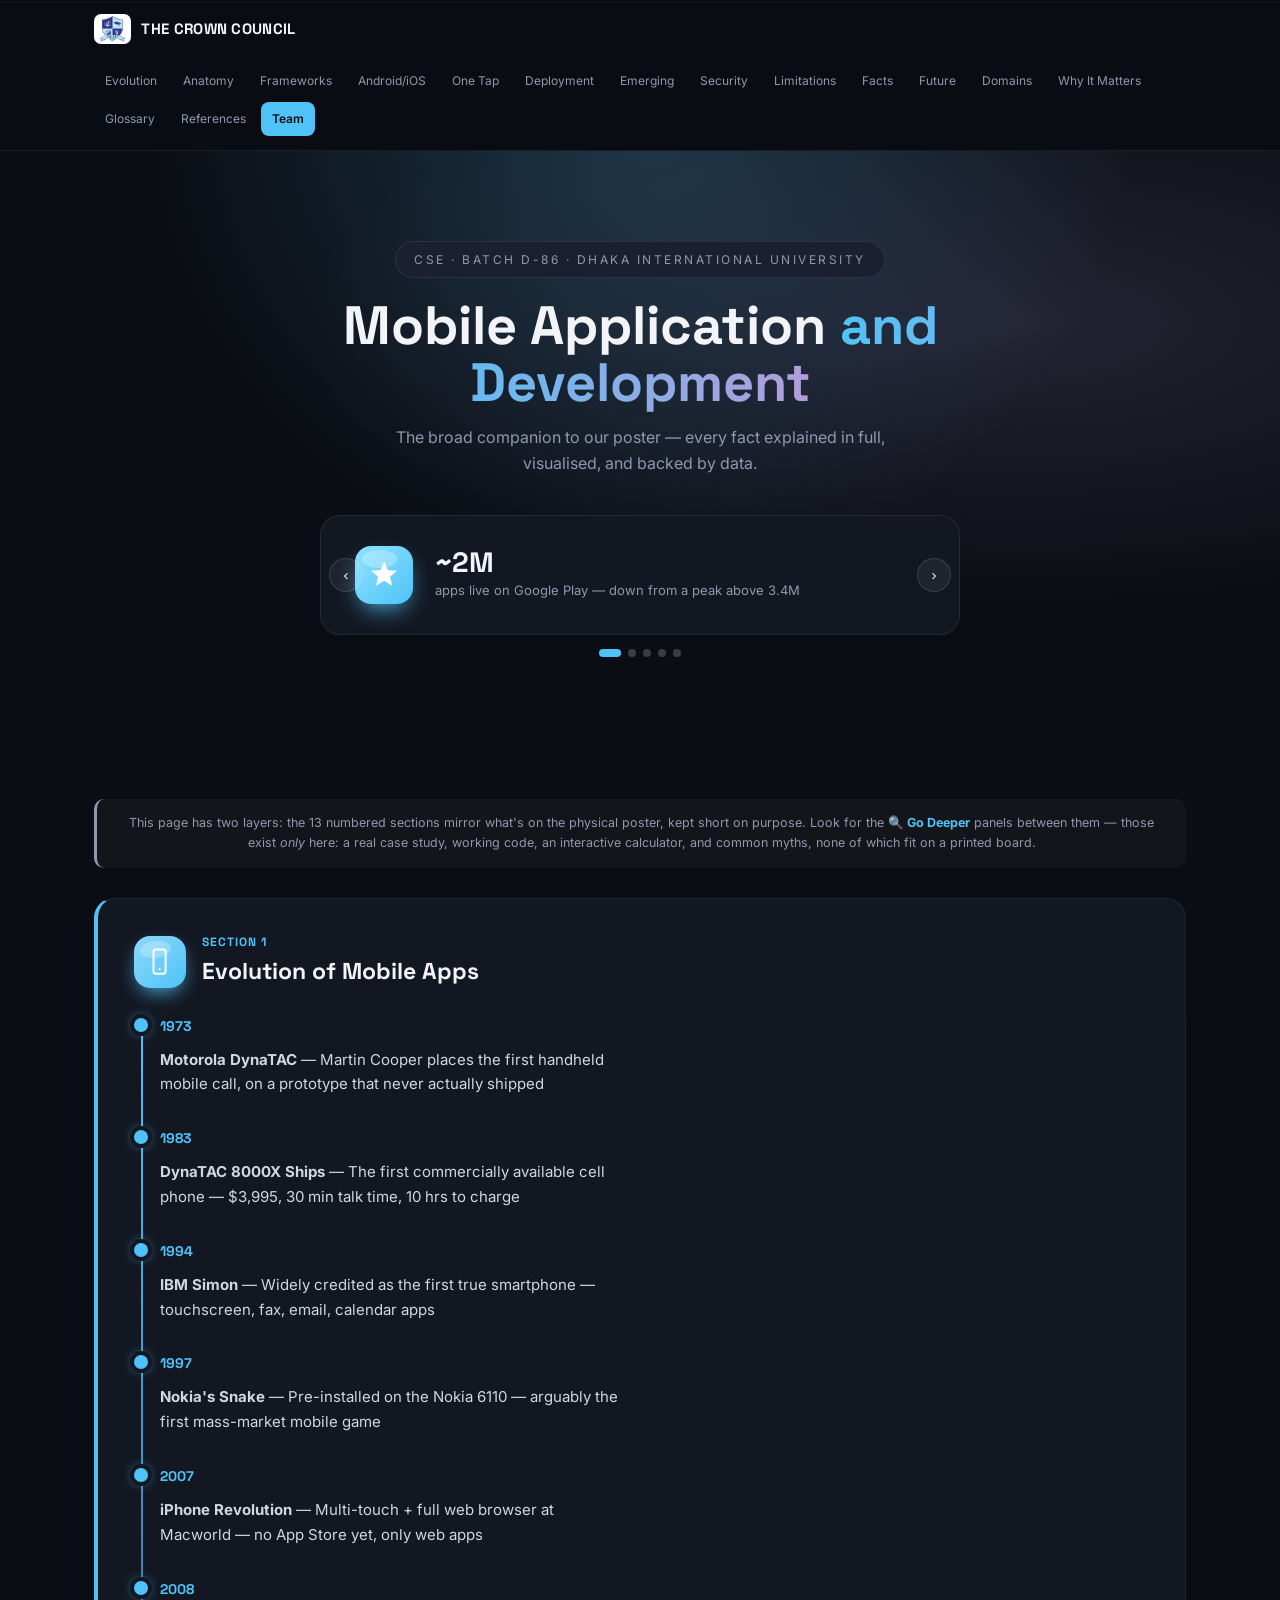
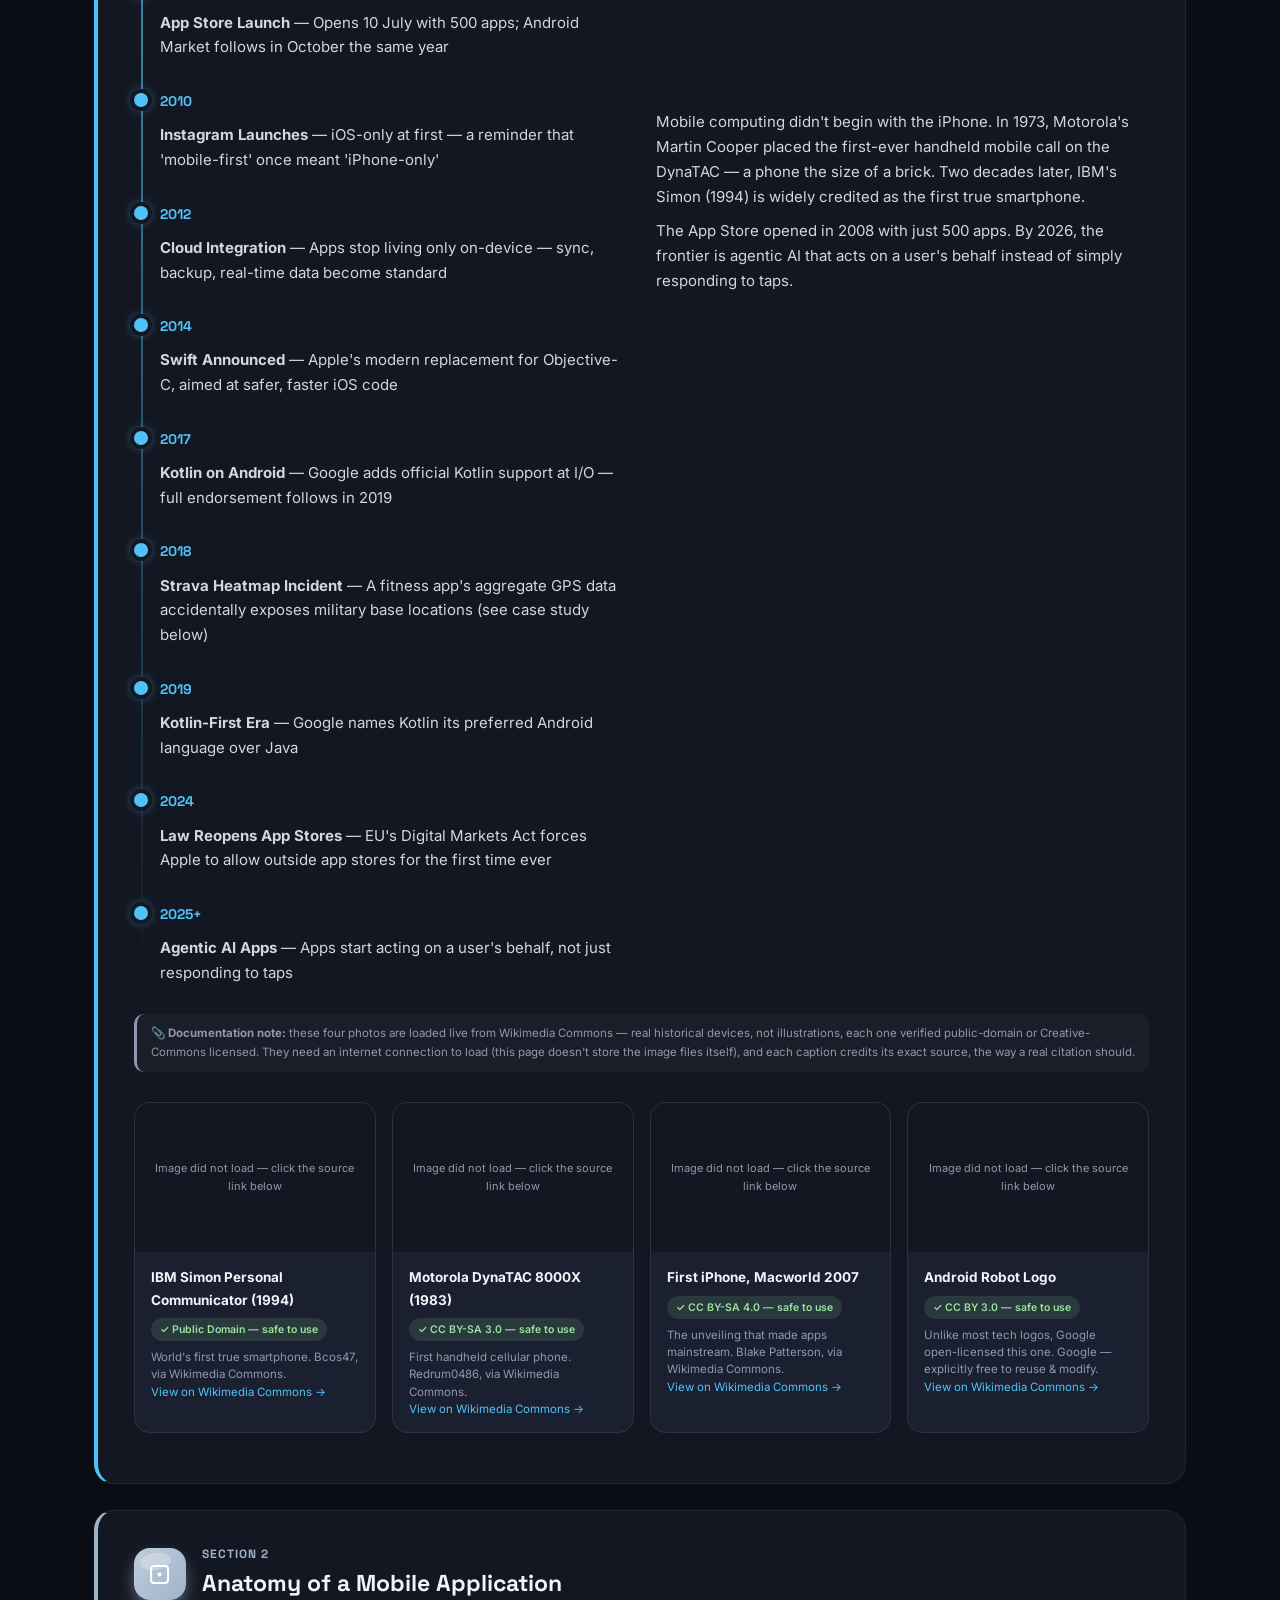
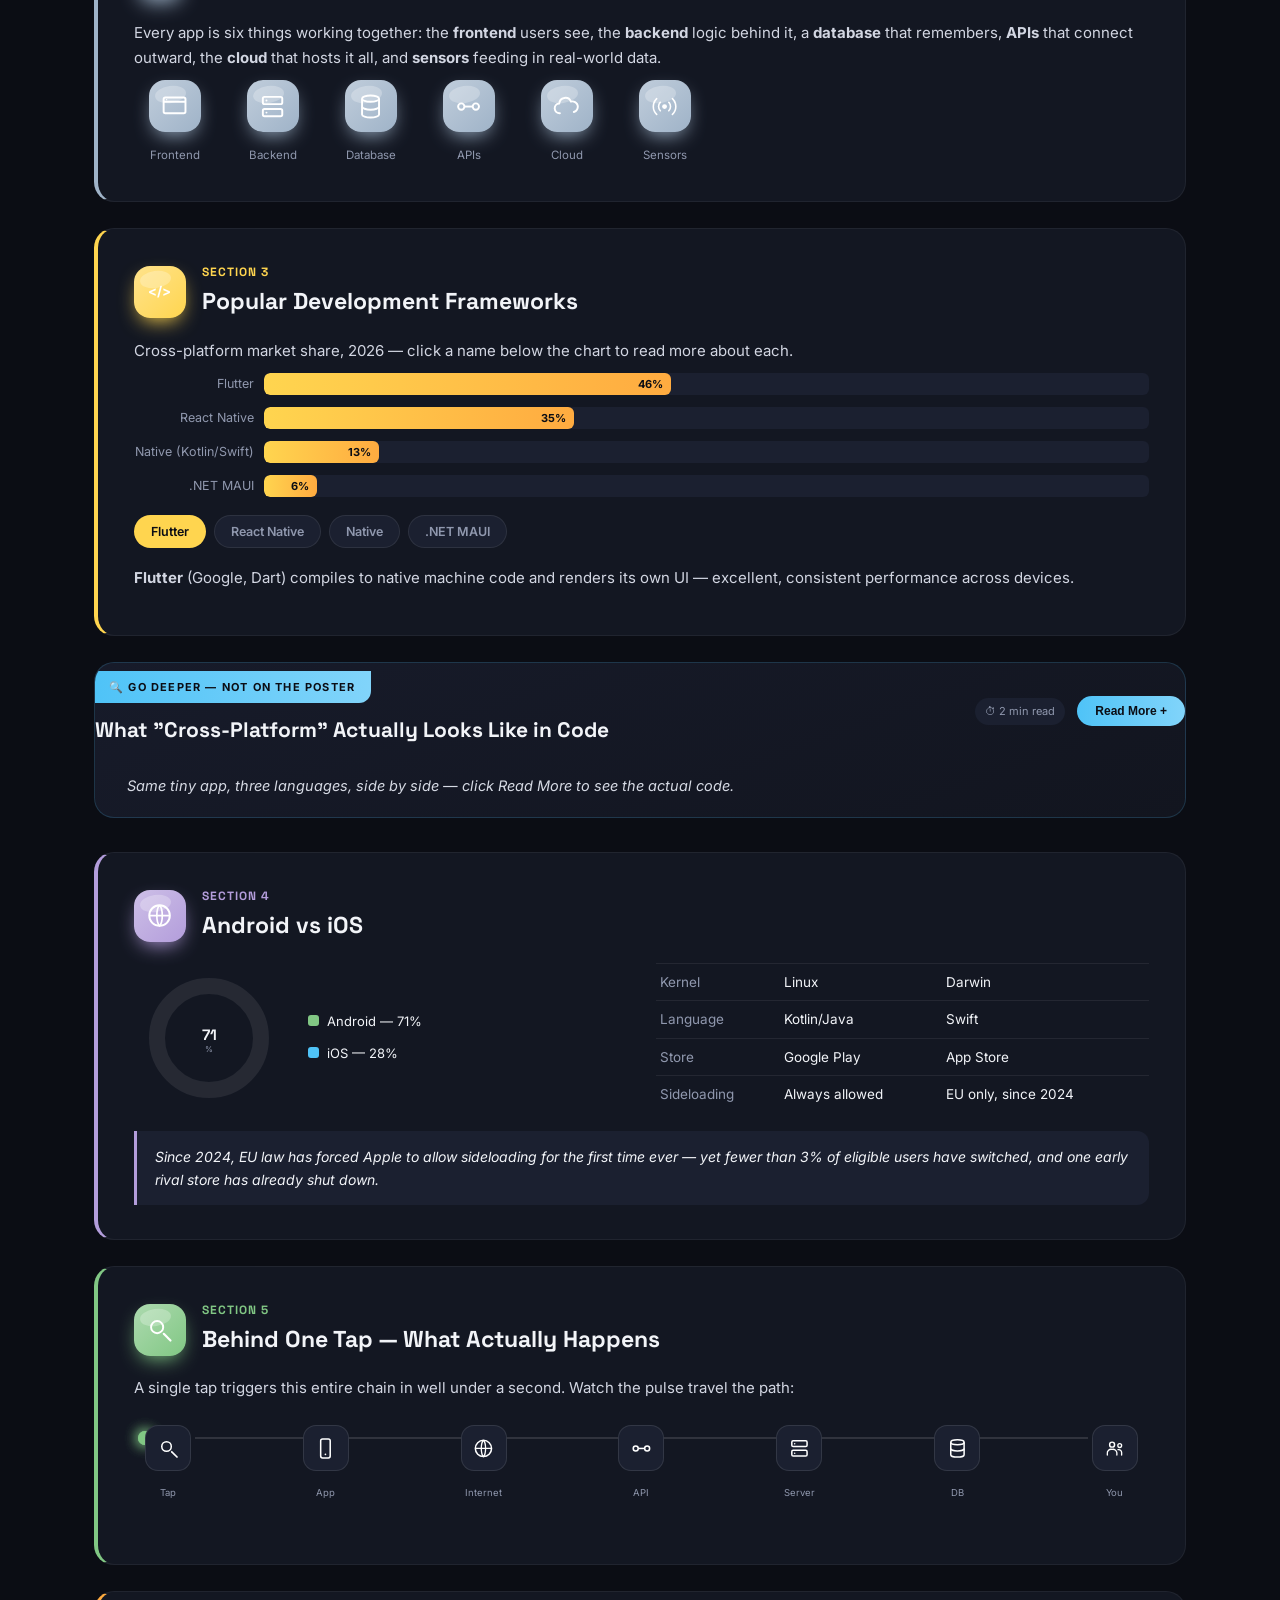
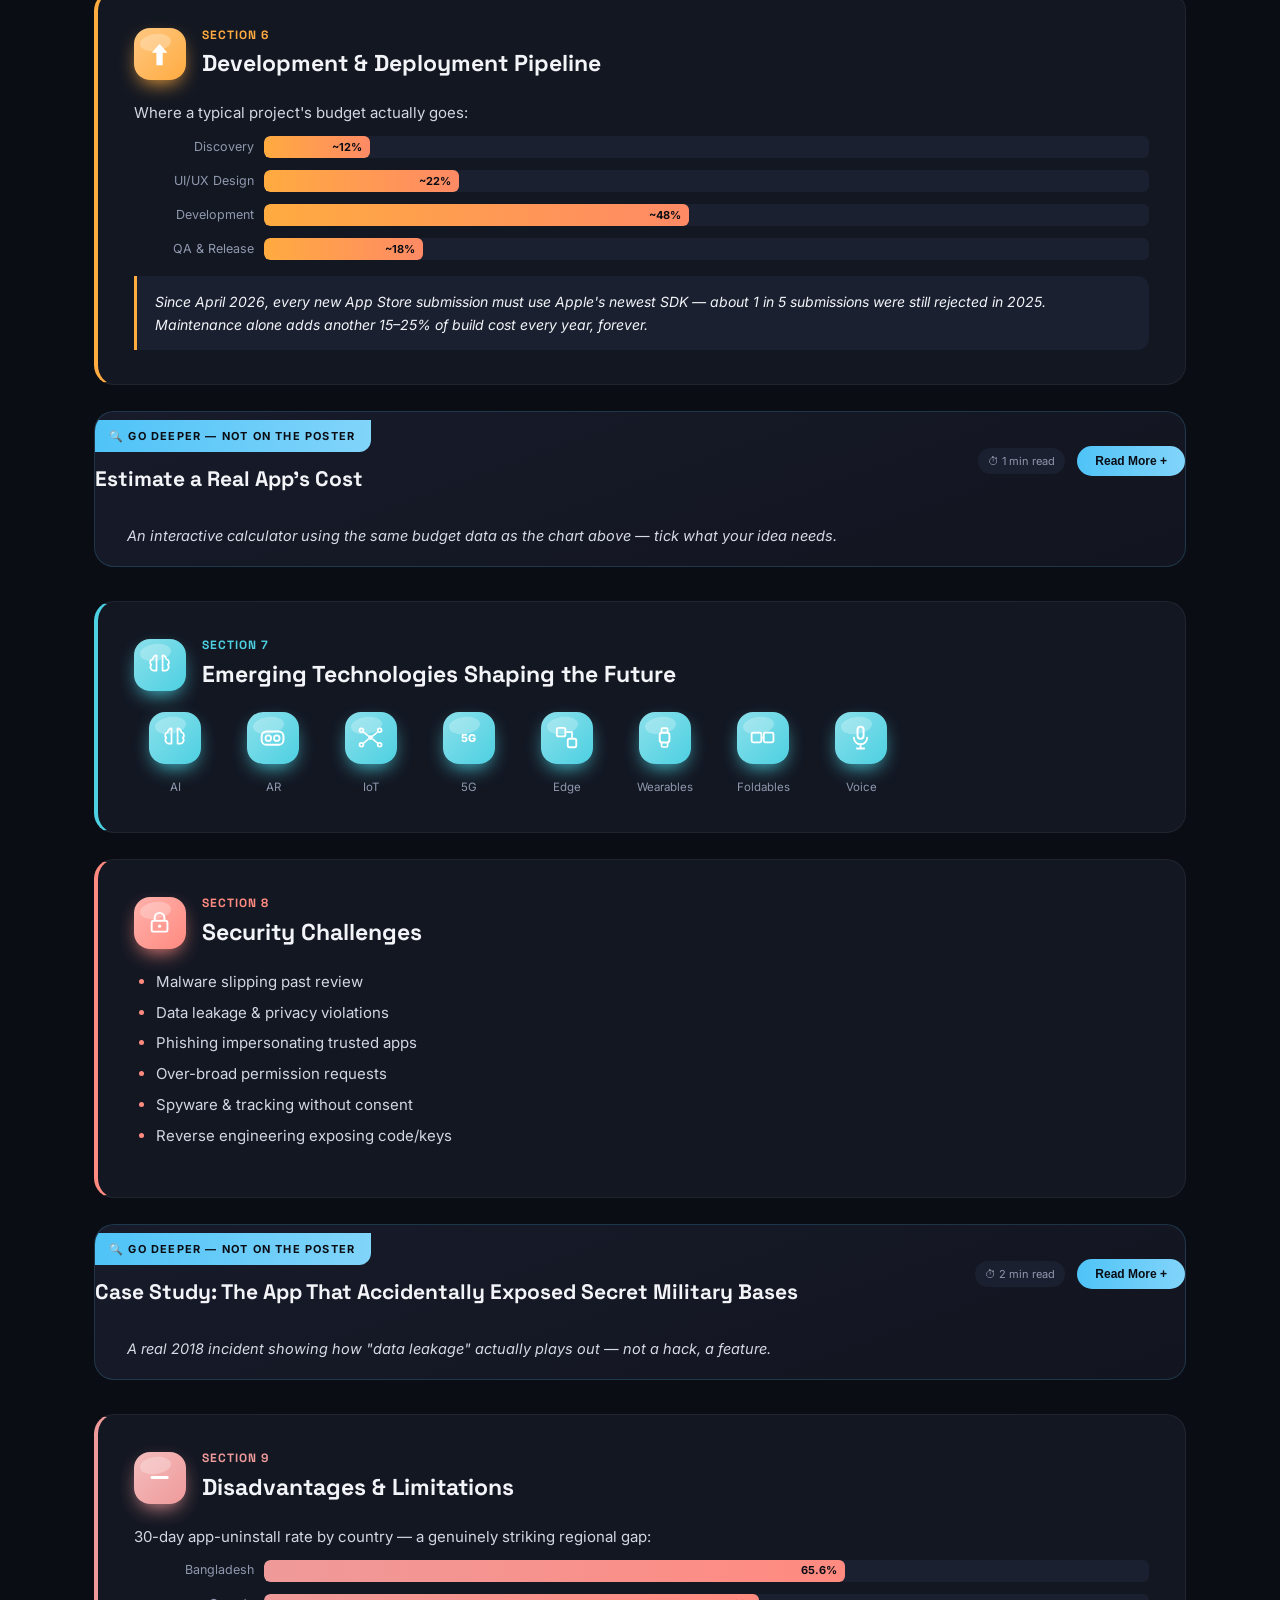
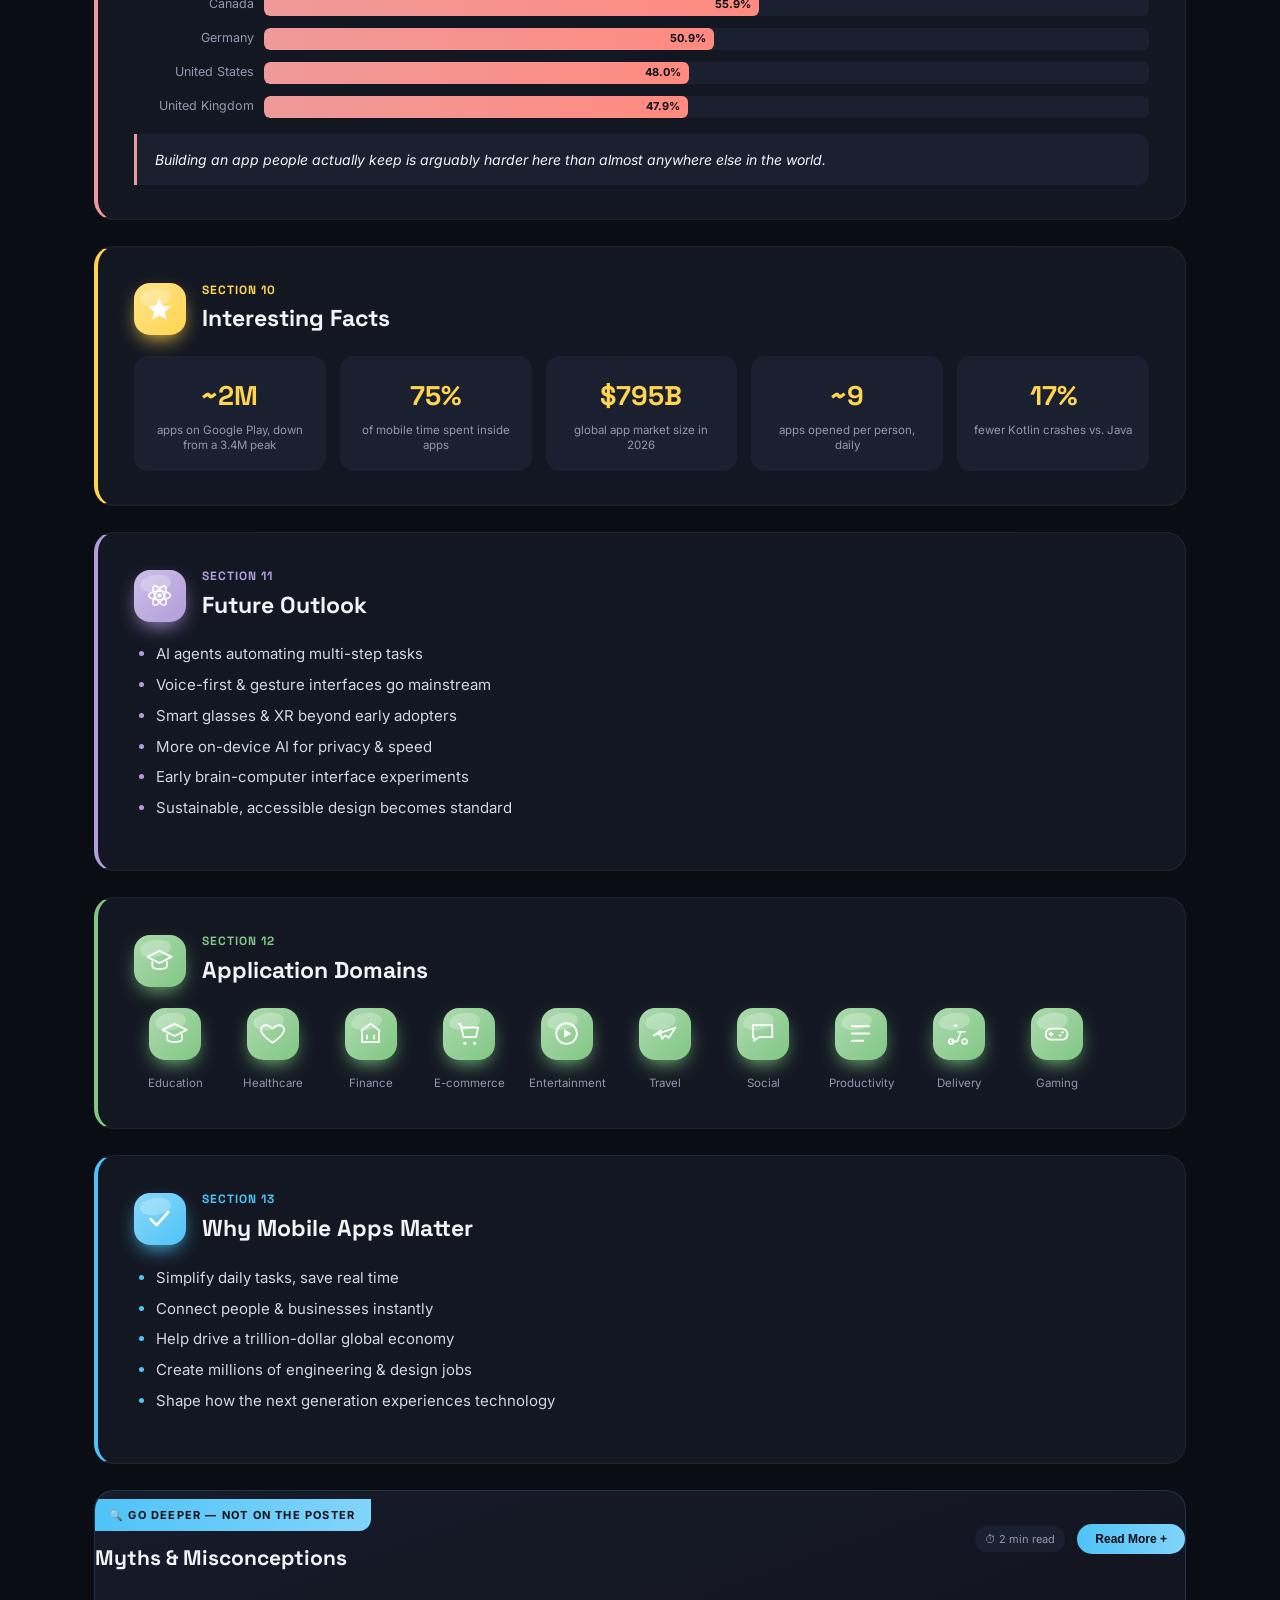
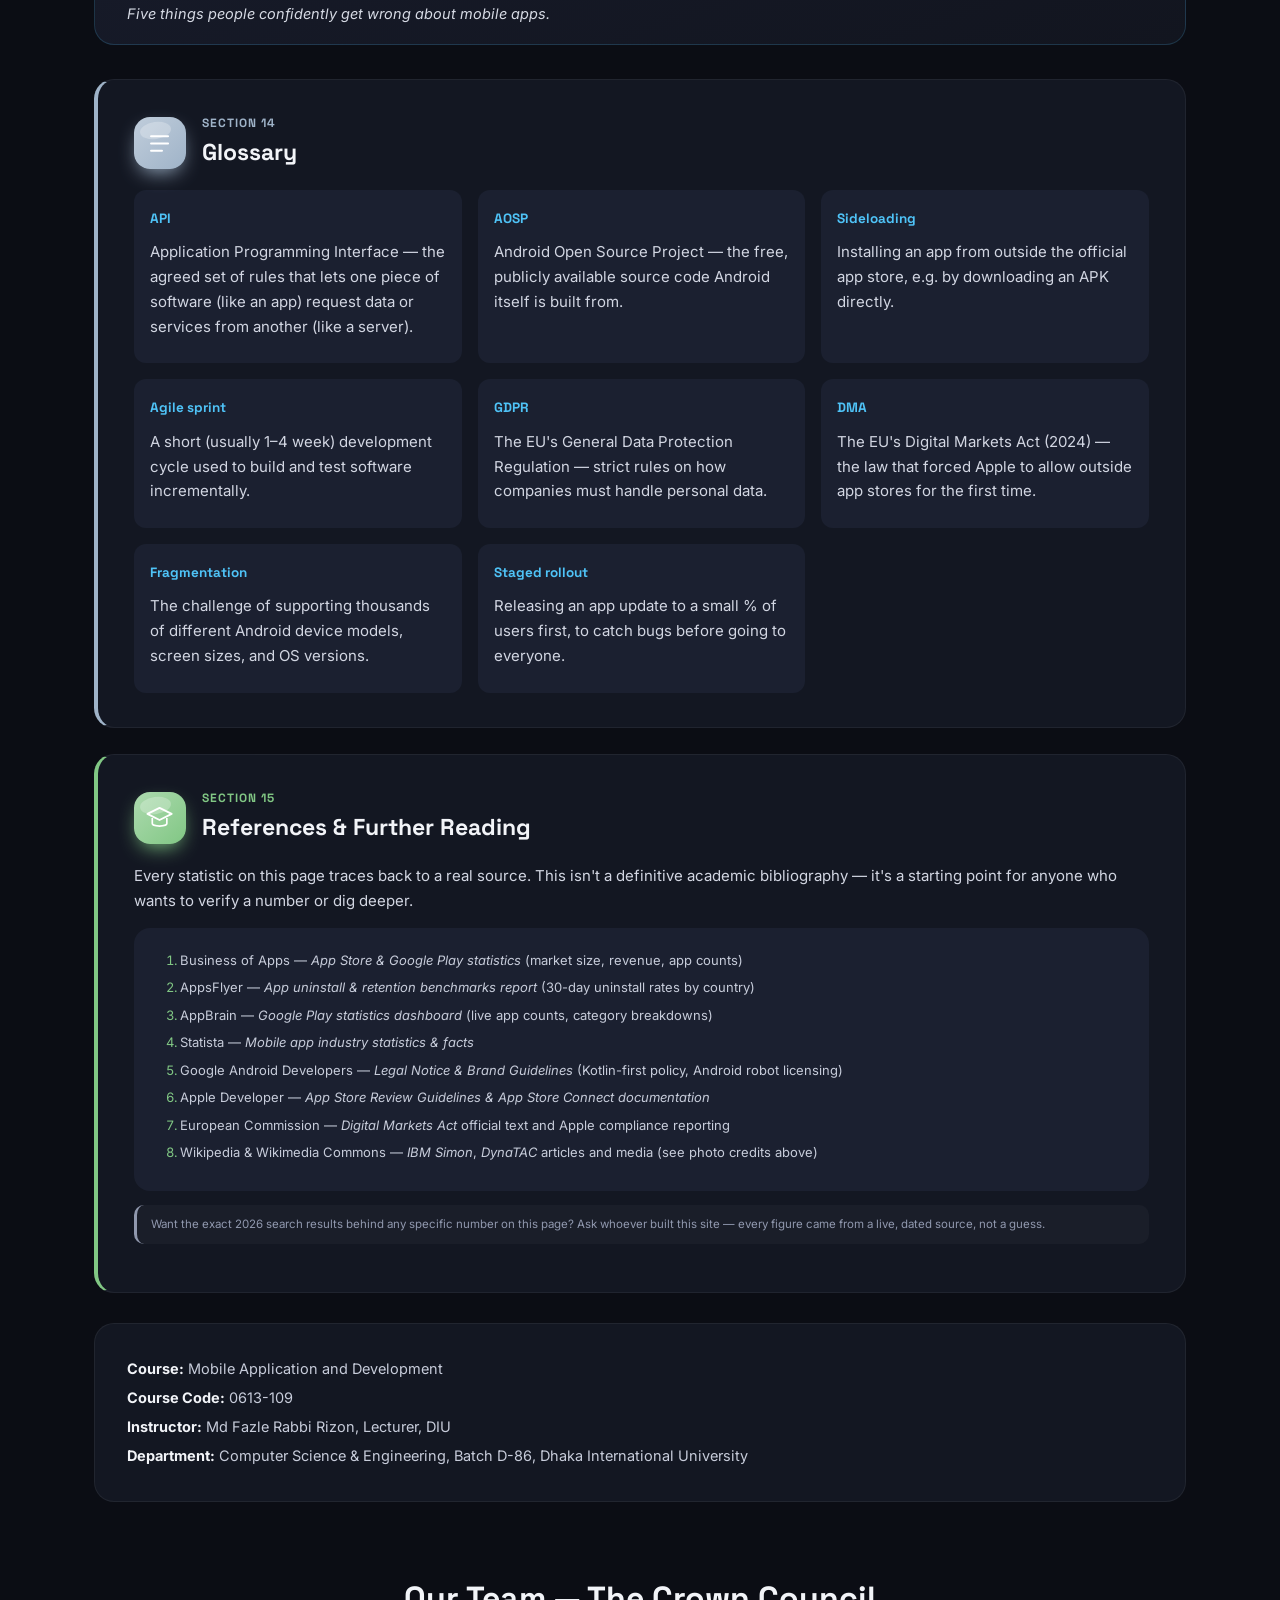
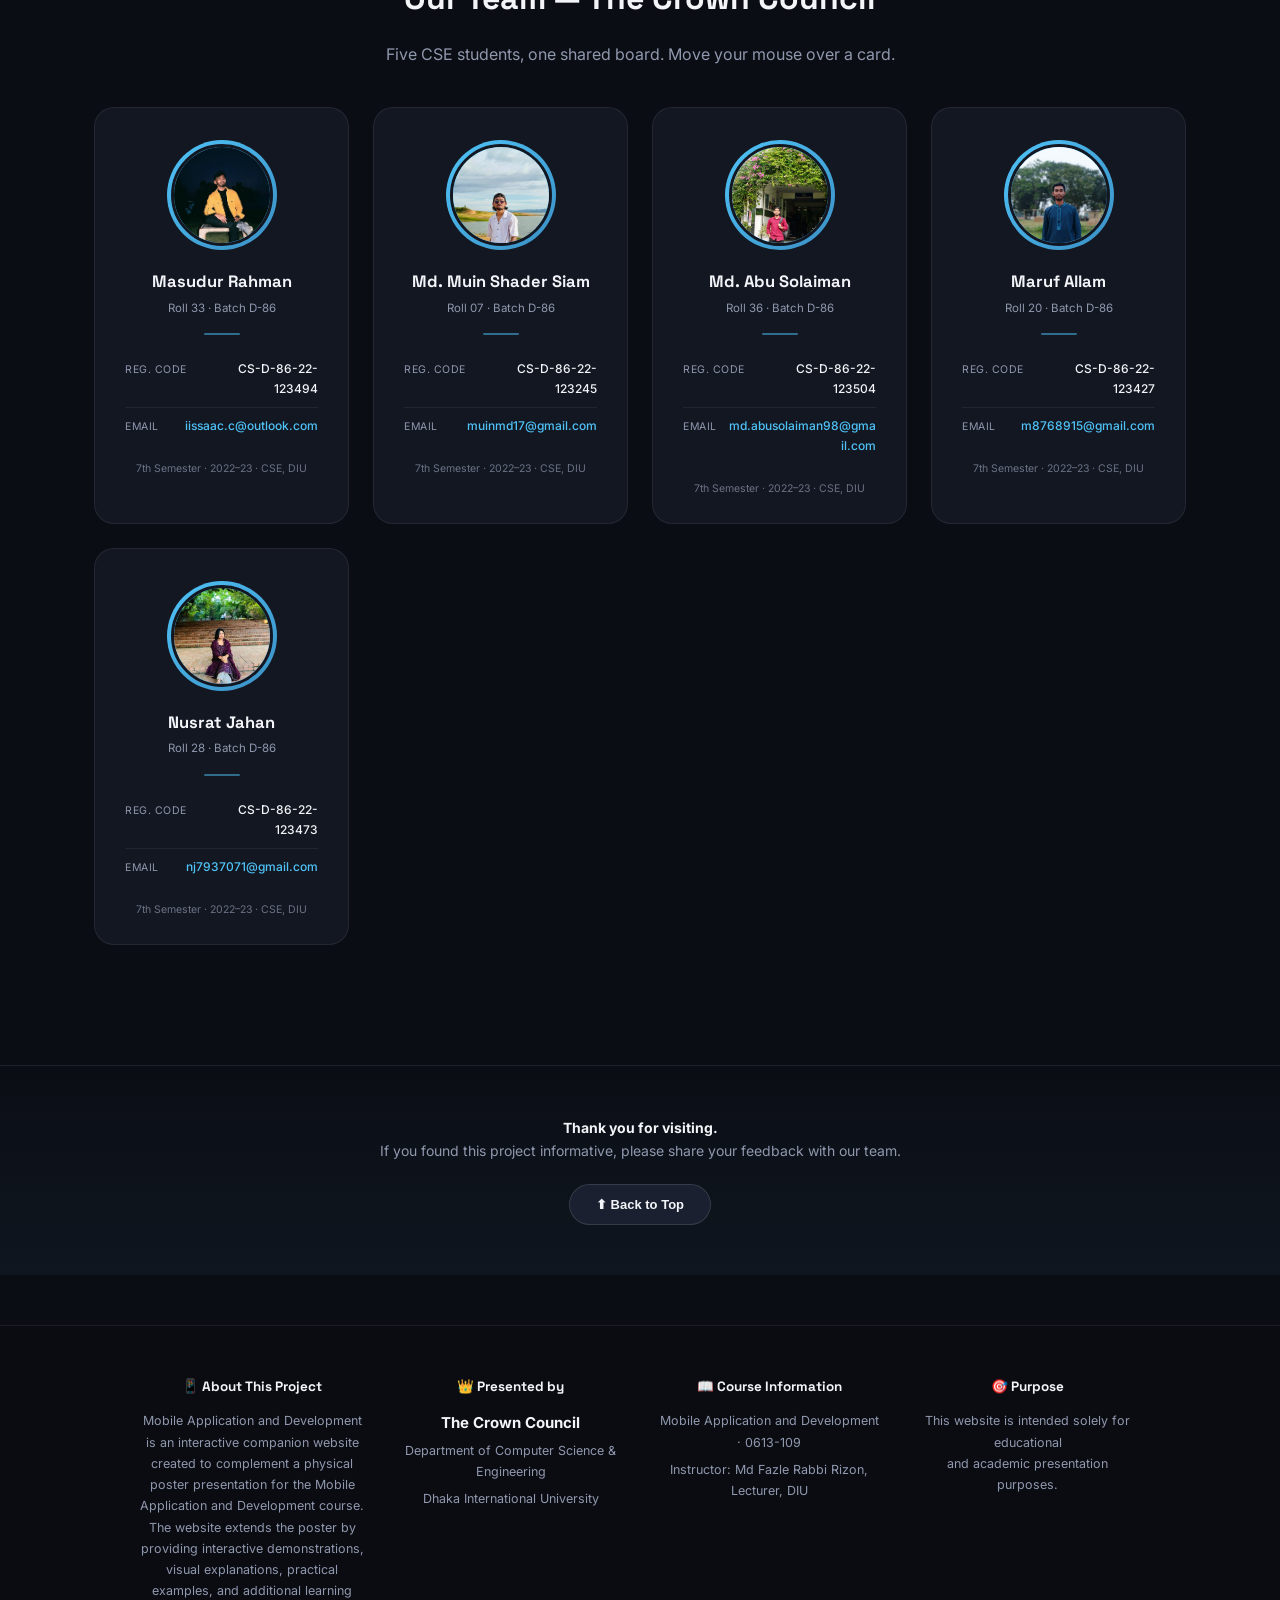
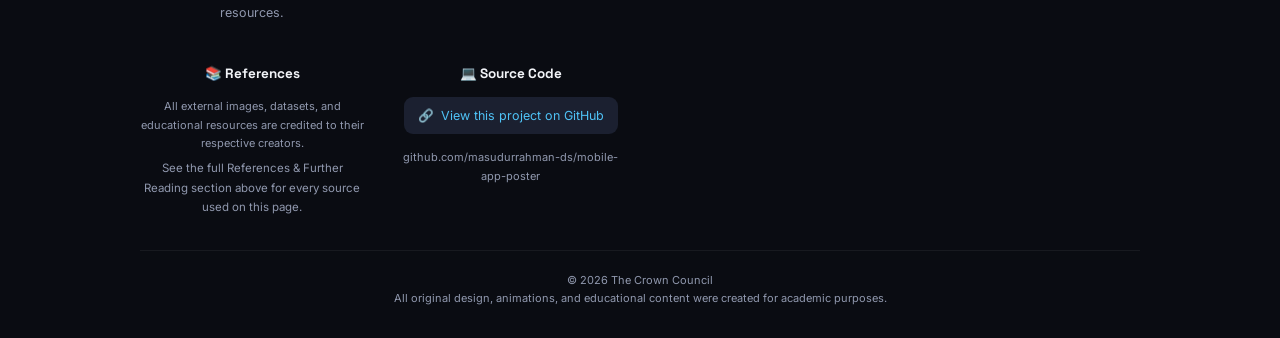
==== commit 64b8d4c6: "Revise glossary and references sections in index.html Updated the glossary and references sections i" ====
--- a/index.html
+++ b/index.html
@@ -171,7 +171,7 @@
     <details class="myth"><summary>"Apple's App Store review means an app is fully safe"</summary>
       <div class="myth-body">Review catches obvious violations, not every risk — malicious apps have passed review before by hiding harmful behaviour until after approval, or by adding it in a later update. Review reduces risk; it doesn't eliminate it.</div></details>
     </div></div></div><section class="topic reveal" id="s14" style="--accent:#9FB3C8;--accent-light:#C0CDDB"><div class="topic-head"><div class="topic-badge"><svg viewBox="0 0 24 24"><path d="M5 6h14M5 12h14M5 18h9" stroke="#FFFFFF" stroke-width="1.7" stroke-linecap="round"/></svg></div><div><div class="num">SECTION 14</div><h2>Glossary</h2></div></div><div class="glossary"><div class="gterm"><b>API</b><p>Application Programming Interface — the agreed set of rules that lets one piece of software (like an app) request data or services from another (like a server).</p></div><div class="gterm"><b>AOSP</b><p>Android Open Source Project — the free, publicly available source code Android itself is built from.</p></div><div class="gterm"><b>Sideloading</b><p>Installing an app from outside the official app store, e.g. by downloading an APK directly.</p></div><div class="gterm"><b>Agile sprint</b><p>A short (usually 1&ndash;4 week) development cycle used to build and test software incrementally.</p></div><div class="gterm"><b>GDPR</b><p>The EU's General Data Protection Regulation — strict rules on how companies must handle personal data.</p></div><div class="gterm"><b>DMA</b><p>The EU's Digital Markets Act (2024) — the law that forced Apple to allow outside app stores for the first time.</p></div><div class="gterm"><b>Fragmentation</b><p>The challenge of supporting thousands of different Android device models, screen sizes, and OS versions.</p></div><div class="gterm"><b>Staged rollout</b><p>Releasing an app update to a small % of users first, to catch bugs before going to everyone.</p></div></div></section><section class="topic reveal" id="s15" style="--accent:#81C784;--accent-light:#ADDAAF"><div class="topic-head"><div class="topic-badge"><svg viewBox="0 0 24 24"><path d="M2 9 12 4l10 5-10 5Z" fill="none" stroke="#FFFFFF" stroke-width="1.5" stroke-linejoin="round"/><path d="M6 12.3V17c0 1 2.7 2 6 2s6-1 6-2v-4.7" fill="none" stroke="#FFFFFF" stroke-width="1.4"/></svg></div><div><div class="num">SECTION 15</div><h2>References &amp; Further Reading</h2></div></div><p>Every statistic on this page traces back to a real source. This isn't a definitive academic bibliography —
-    it's a starting point for anyone (including your instructor) who wants to verify a number or dig deeper.</p>
+    it's a starting point for anyone who wants to verify a number or dig deeper.</p>
     <div class="refs"><ol>
       <li>Business of Apps &mdash; <i>App Store &amp; Google Play statistics</i> (market size, revenue, app counts)</li>
       <li>AppsFlyer &mdash; <i>App uninstall &amp; retention benchmarks report</i> (30-day uninstall rates by country)</li>
@@ -291,4 +291,4 @@
     </div>
     </footer>
 
-    <div id="totop">&#8593;</div><script src="js/script.js"></script></body></html>+    <div id="totop">&#8593;</div><script src="js/script.js"></script></body></html>
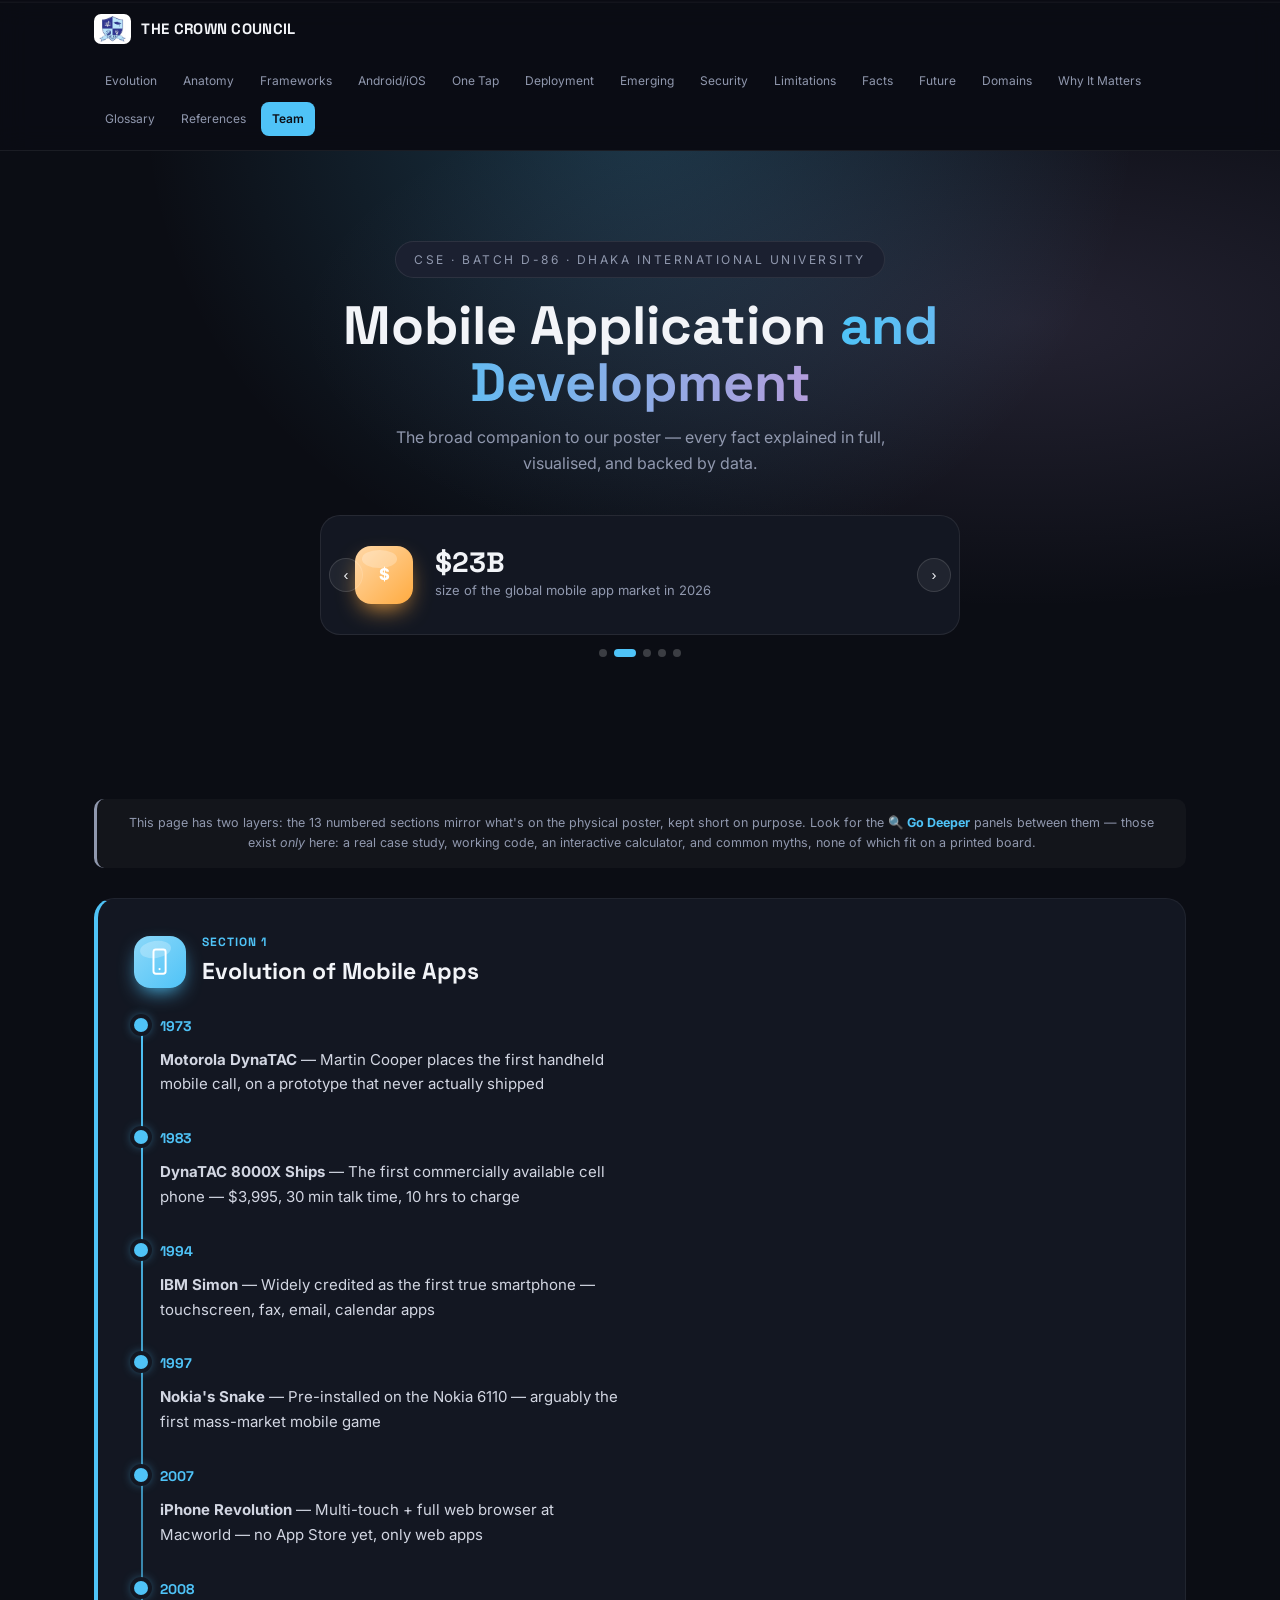
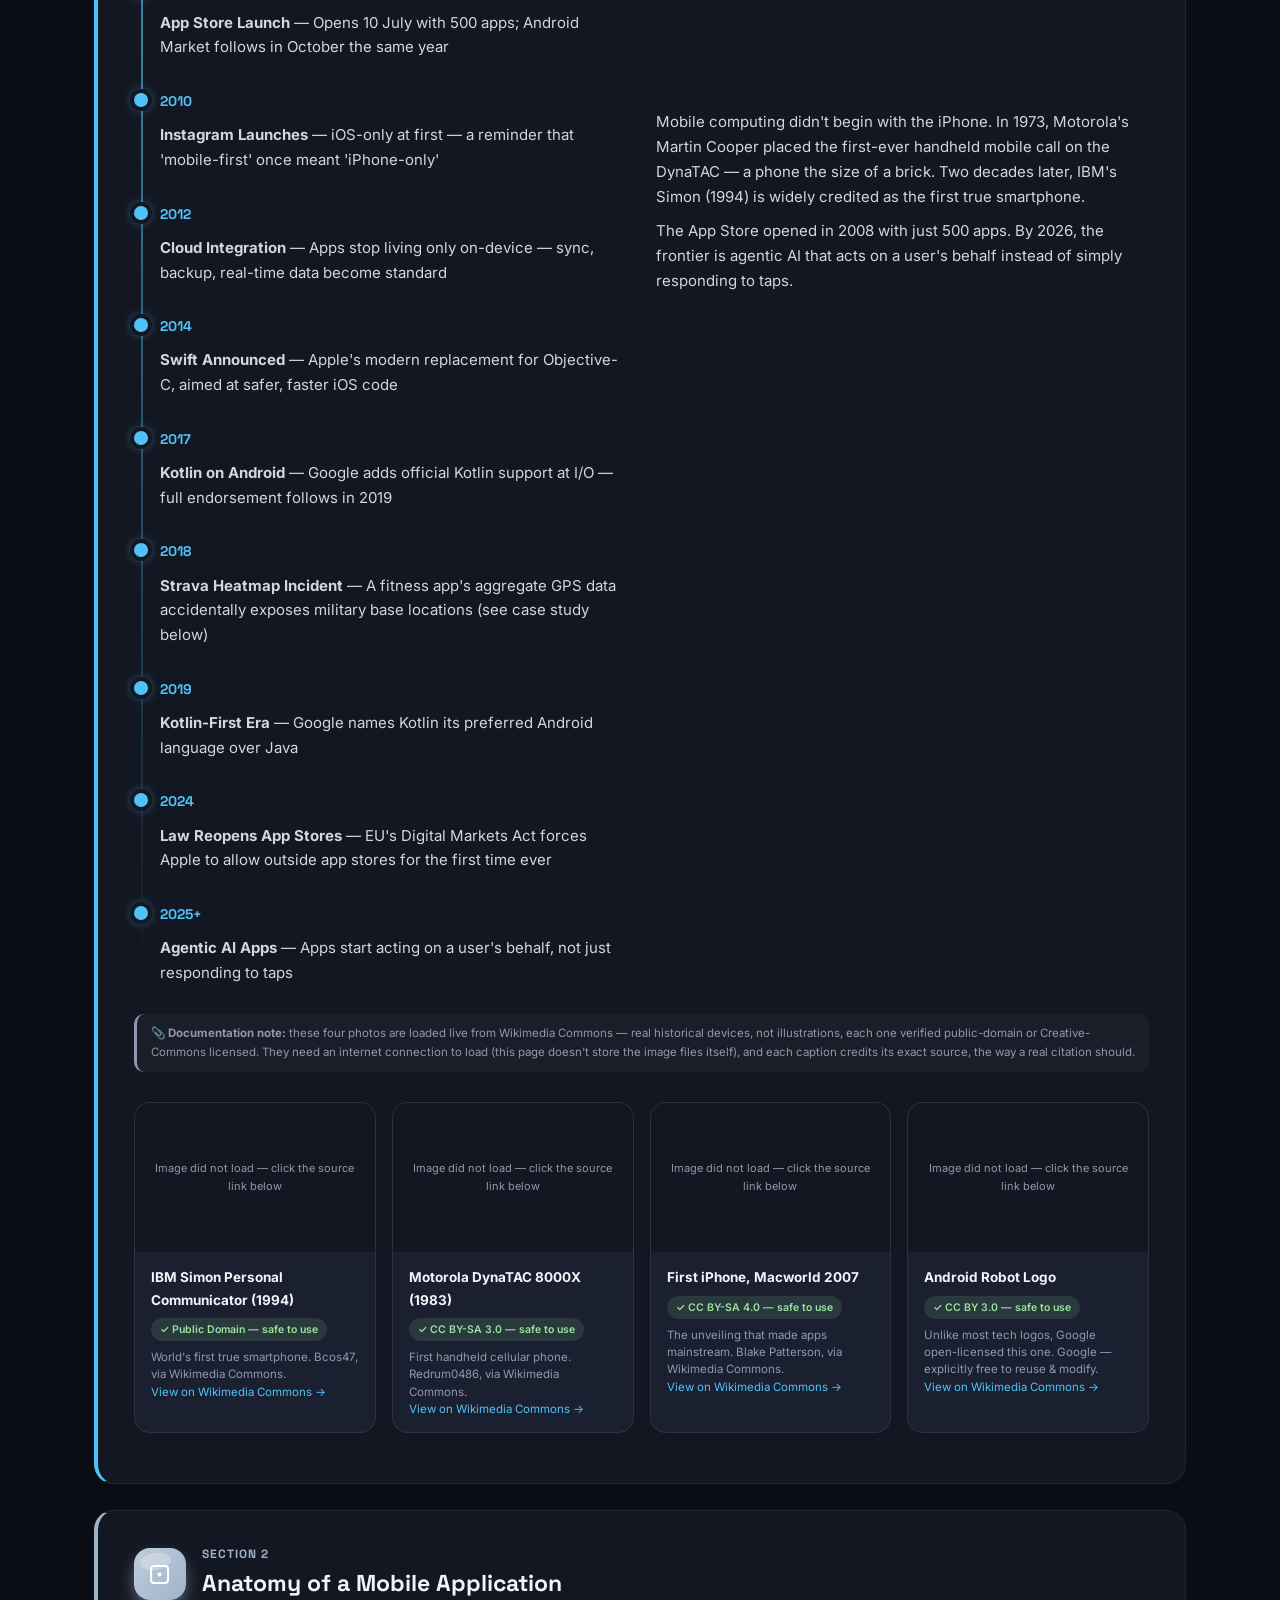
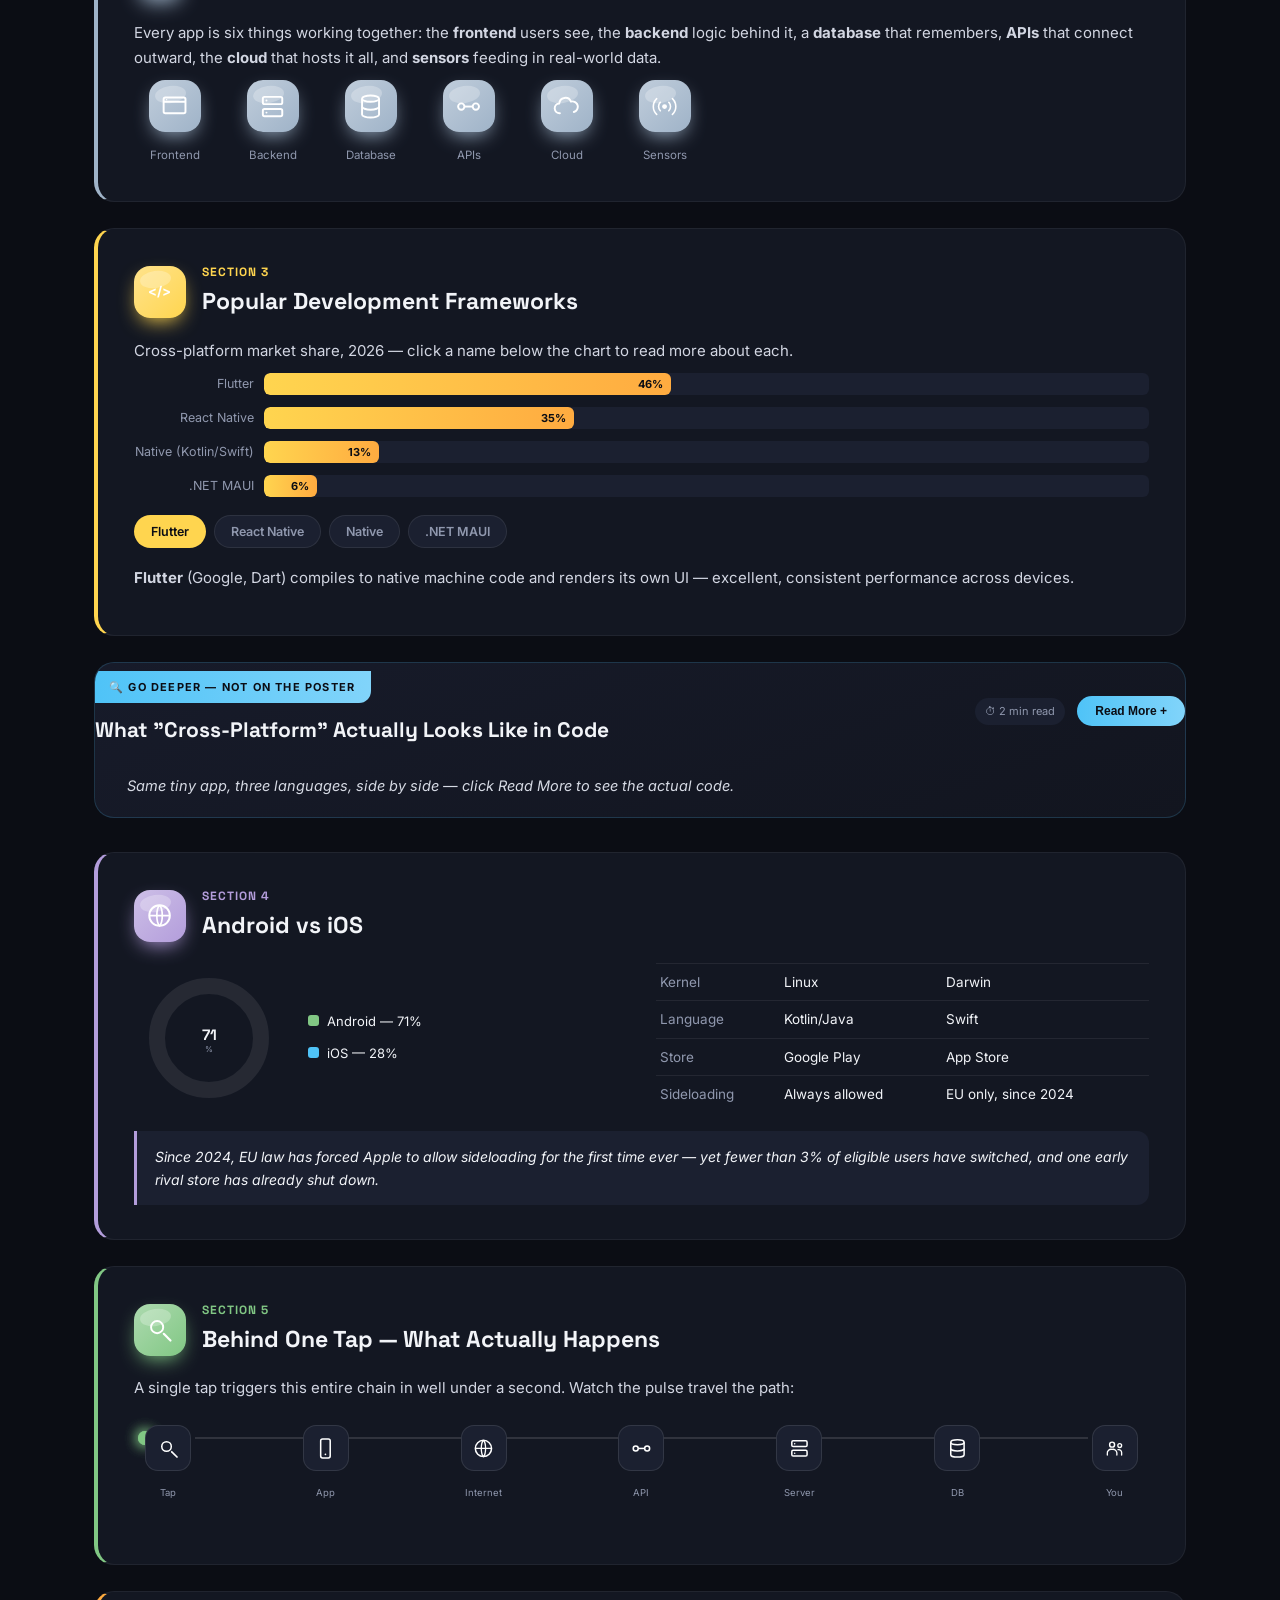
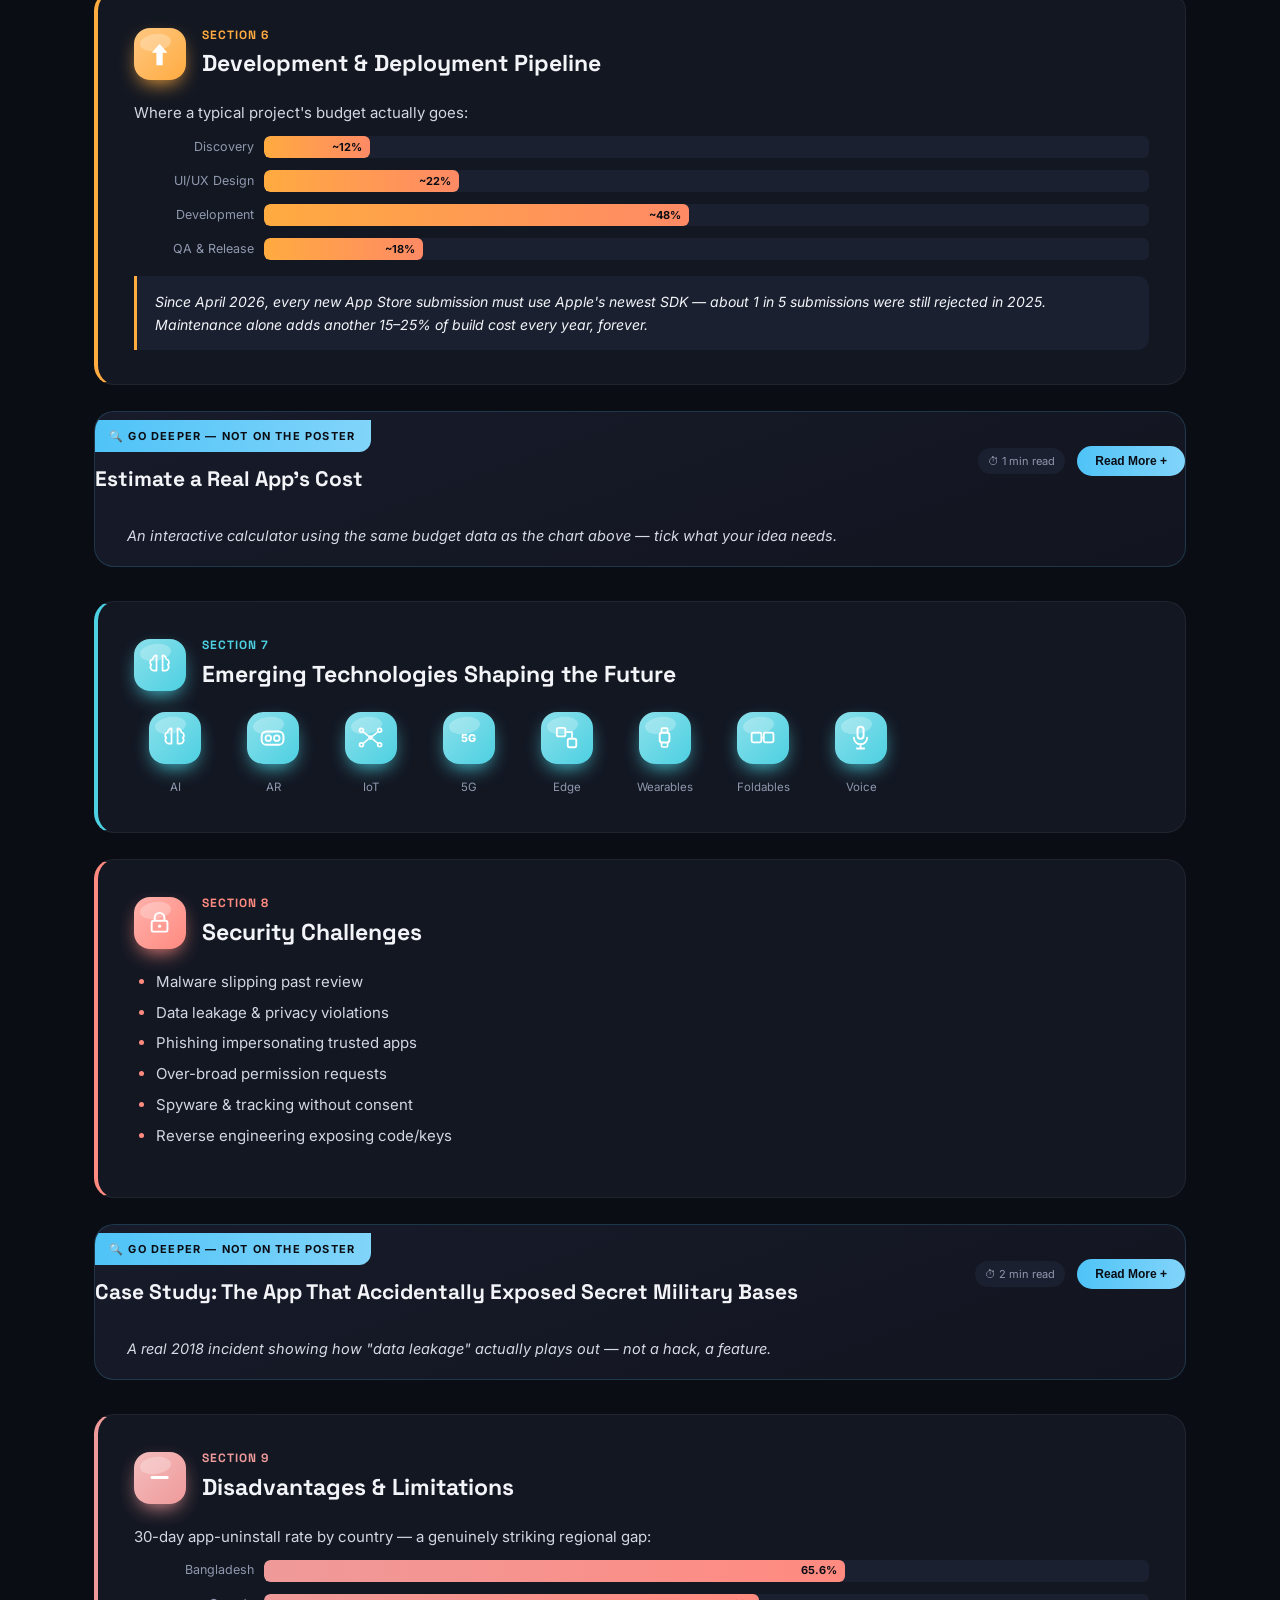
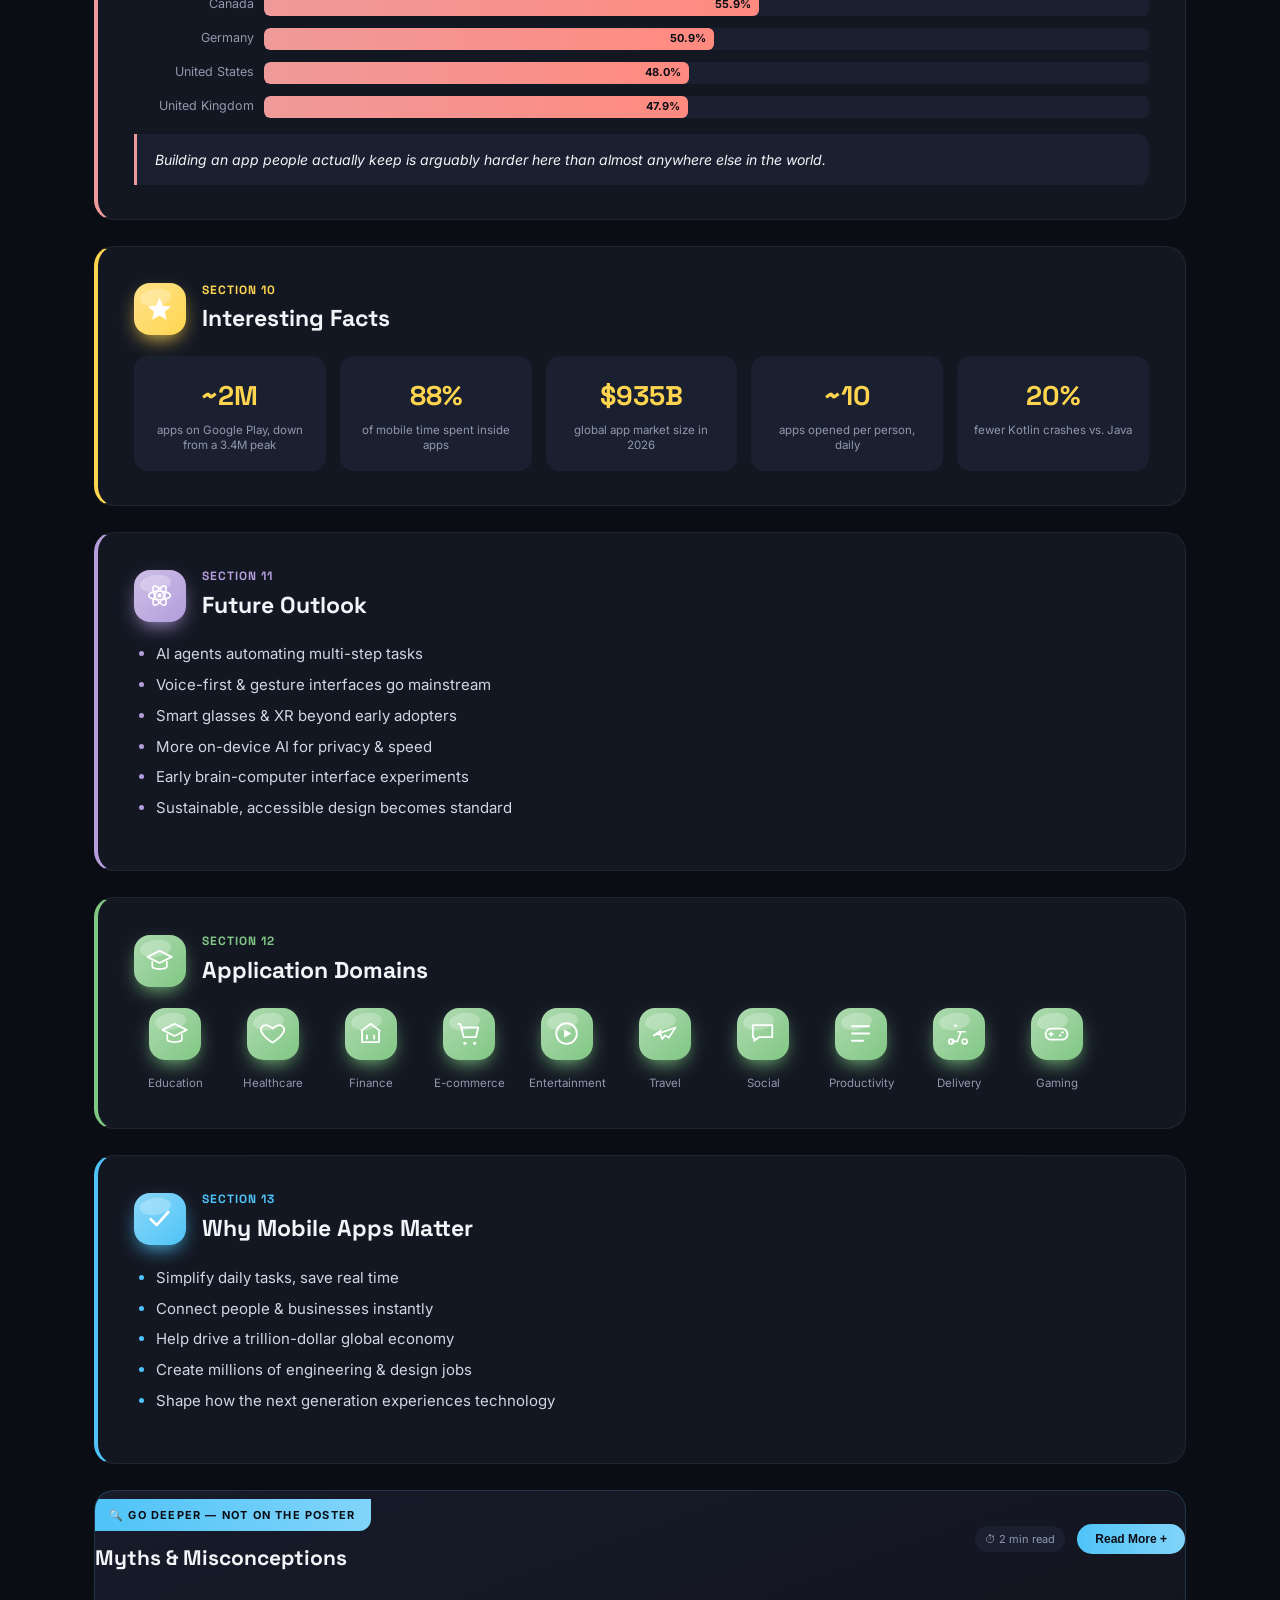
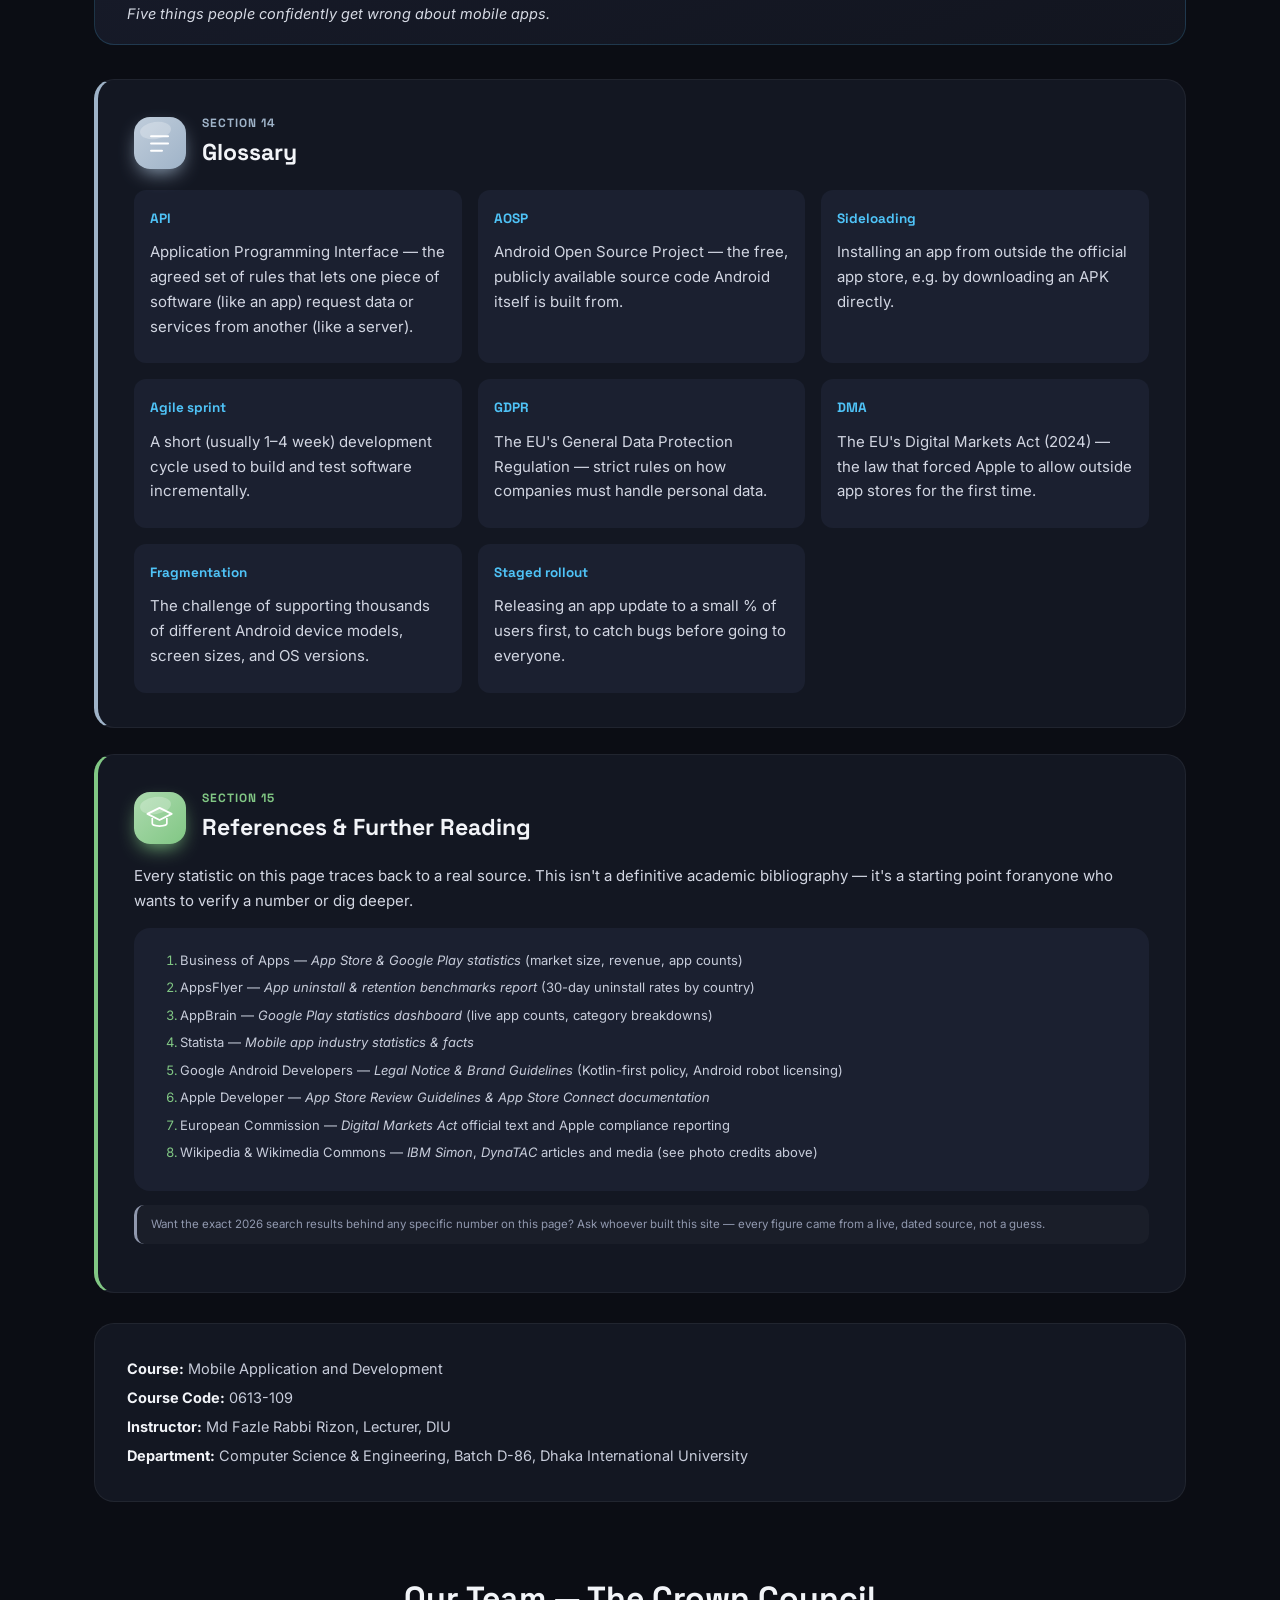
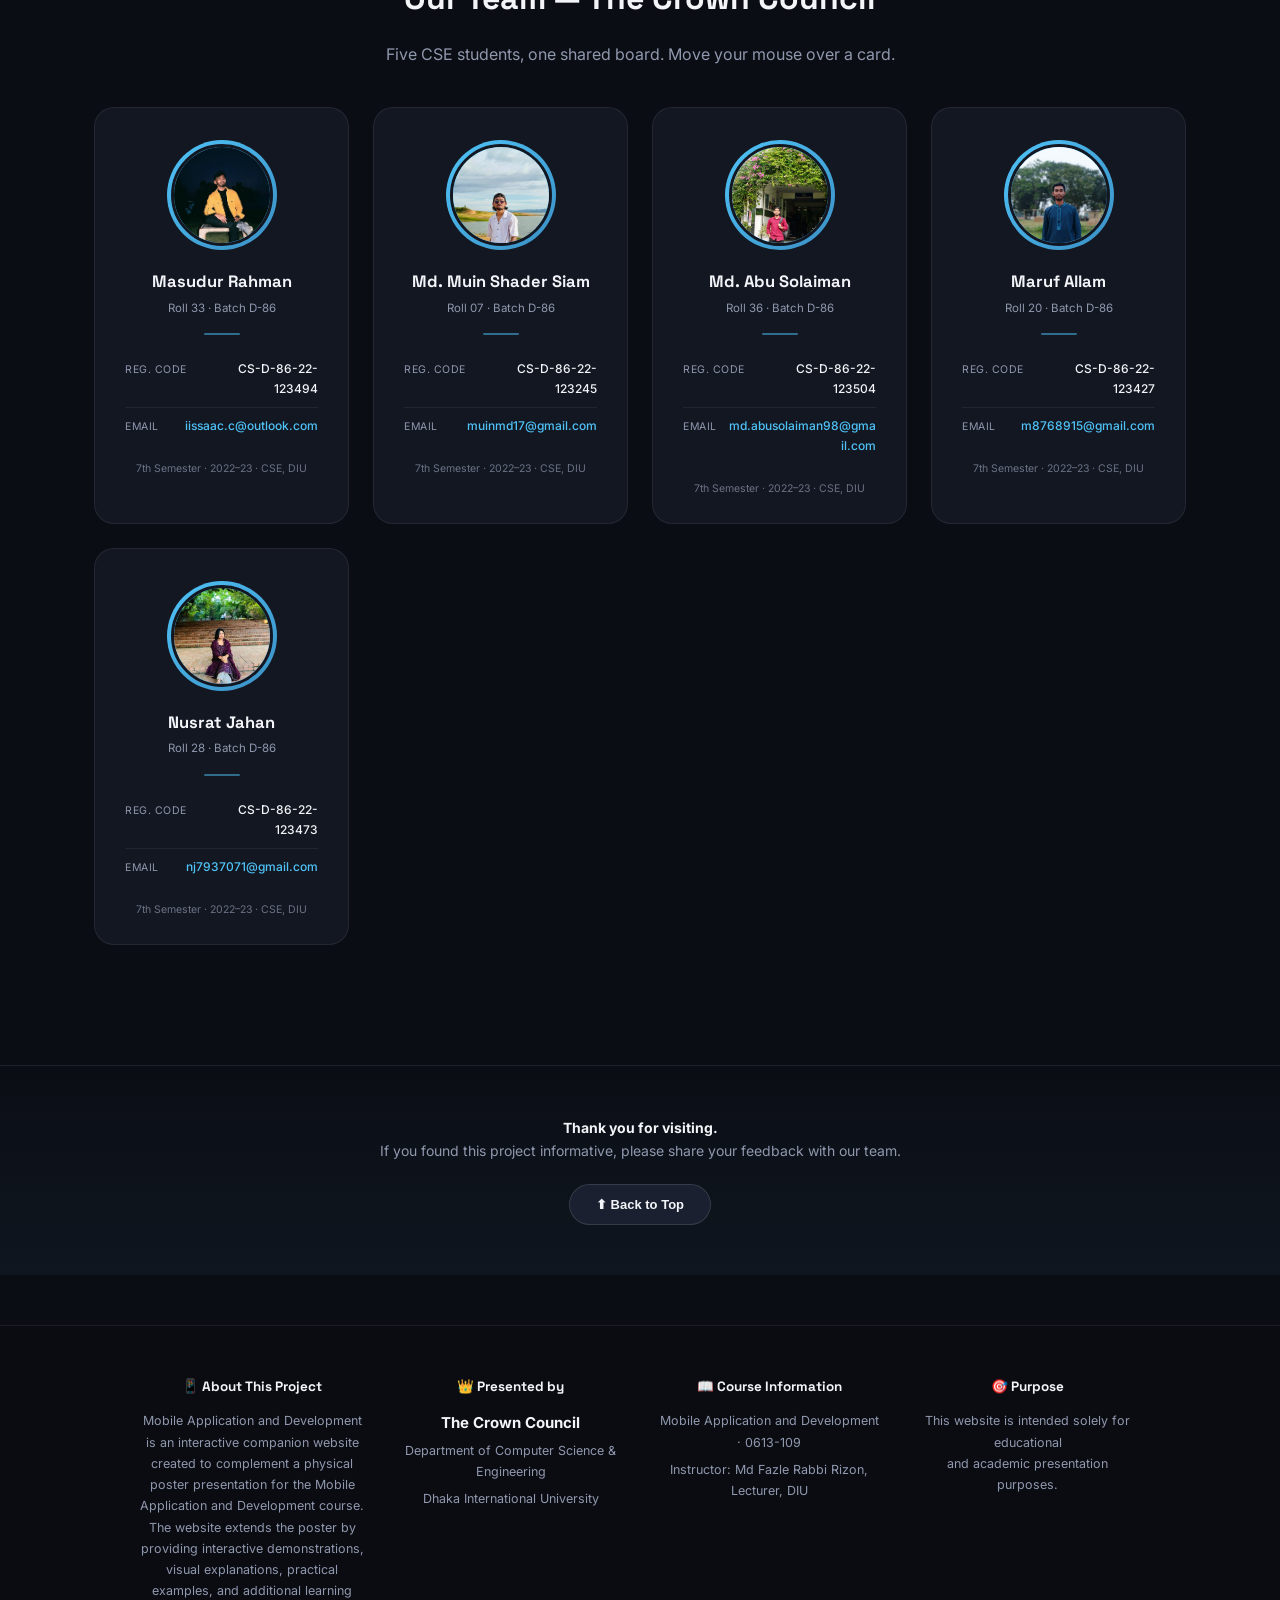
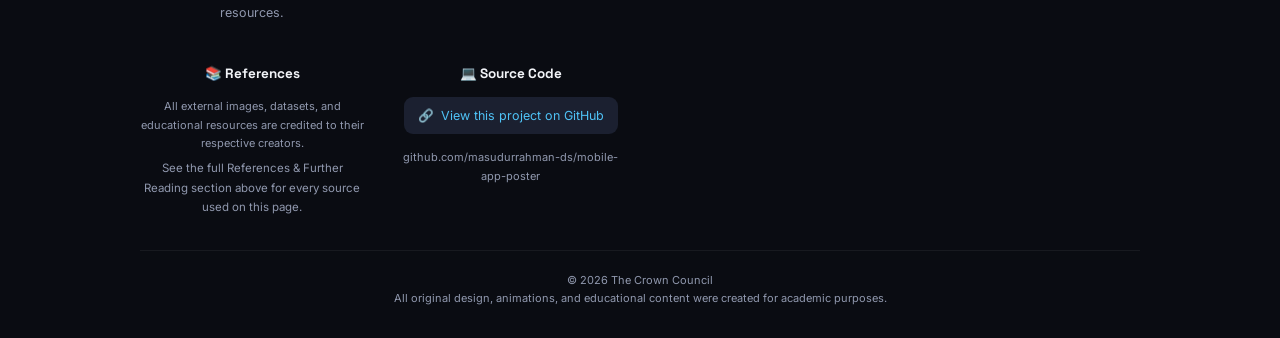
==== commit d01fecce: "Update index.html" ====
--- a/index.html
+++ b/index.html
@@ -171,7 +171,7 @@
     <details class="myth"><summary>"Apple's App Store review means an app is fully safe"</summary>
       <div class="myth-body">Review catches obvious violations, not every risk — malicious apps have passed review before by hiding harmful behaviour until after approval, or by adding it in a later update. Review reduces risk; it doesn't eliminate it.</div></details>
     </div></div></div><section class="topic reveal" id="s14" style="--accent:#9FB3C8;--accent-light:#C0CDDB"><div class="topic-head"><div class="topic-badge"><svg viewBox="0 0 24 24"><path d="M5 6h14M5 12h14M5 18h9" stroke="#FFFFFF" stroke-width="1.7" stroke-linecap="round"/></svg></div><div><div class="num">SECTION 14</div><h2>Glossary</h2></div></div><div class="glossary"><div class="gterm"><b>API</b><p>Application Programming Interface — the agreed set of rules that lets one piece of software (like an app) request data or services from another (like a server).</p></div><div class="gterm"><b>AOSP</b><p>Android Open Source Project — the free, publicly available source code Android itself is built from.</p></div><div class="gterm"><b>Sideloading</b><p>Installing an app from outside the official app store, e.g. by downloading an APK directly.</p></div><div class="gterm"><b>Agile sprint</b><p>A short (usually 1&ndash;4 week) development cycle used to build and test software incrementally.</p></div><div class="gterm"><b>GDPR</b><p>The EU's General Data Protection Regulation — strict rules on how companies must handle personal data.</p></div><div class="gterm"><b>DMA</b><p>The EU's Digital Markets Act (2024) — the law that forced Apple to allow outside app stores for the first time.</p></div><div class="gterm"><b>Fragmentation</b><p>The challenge of supporting thousands of different Android device models, screen sizes, and OS versions.</p></div><div class="gterm"><b>Staged rollout</b><p>Releasing an app update to a small % of users first, to catch bugs before going to everyone.</p></div></div></section><section class="topic reveal" id="s15" style="--accent:#81C784;--accent-light:#ADDAAF"><div class="topic-head"><div class="topic-badge"><svg viewBox="0 0 24 24"><path d="M2 9 12 4l10 5-10 5Z" fill="none" stroke="#FFFFFF" stroke-width="1.5" stroke-linejoin="round"/><path d="M6 12.3V17c0 1 2.7 2 6 2s6-1 6-2v-4.7" fill="none" stroke="#FFFFFF" stroke-width="1.4"/></svg></div><div><div class="num">SECTION 15</div><h2>References &amp; Further Reading</h2></div></div><p>Every statistic on this page traces back to a real source. This isn't a definitive academic bibliography —
-    it's a starting point for anyone who wants to verify a number or dig deeper.</p>
+    it's a starting point foranyone who wants to verify a number or dig deeper.</p>
     <div class="refs"><ol>
       <li>Business of Apps &mdash; <i>App Store &amp; Google Play statistics</i> (market size, revenue, app counts)</li>
       <li>AppsFlyer &mdash; <i>App uninstall &amp; retention benchmarks report</i> (30-day uninstall rates by country)</li>
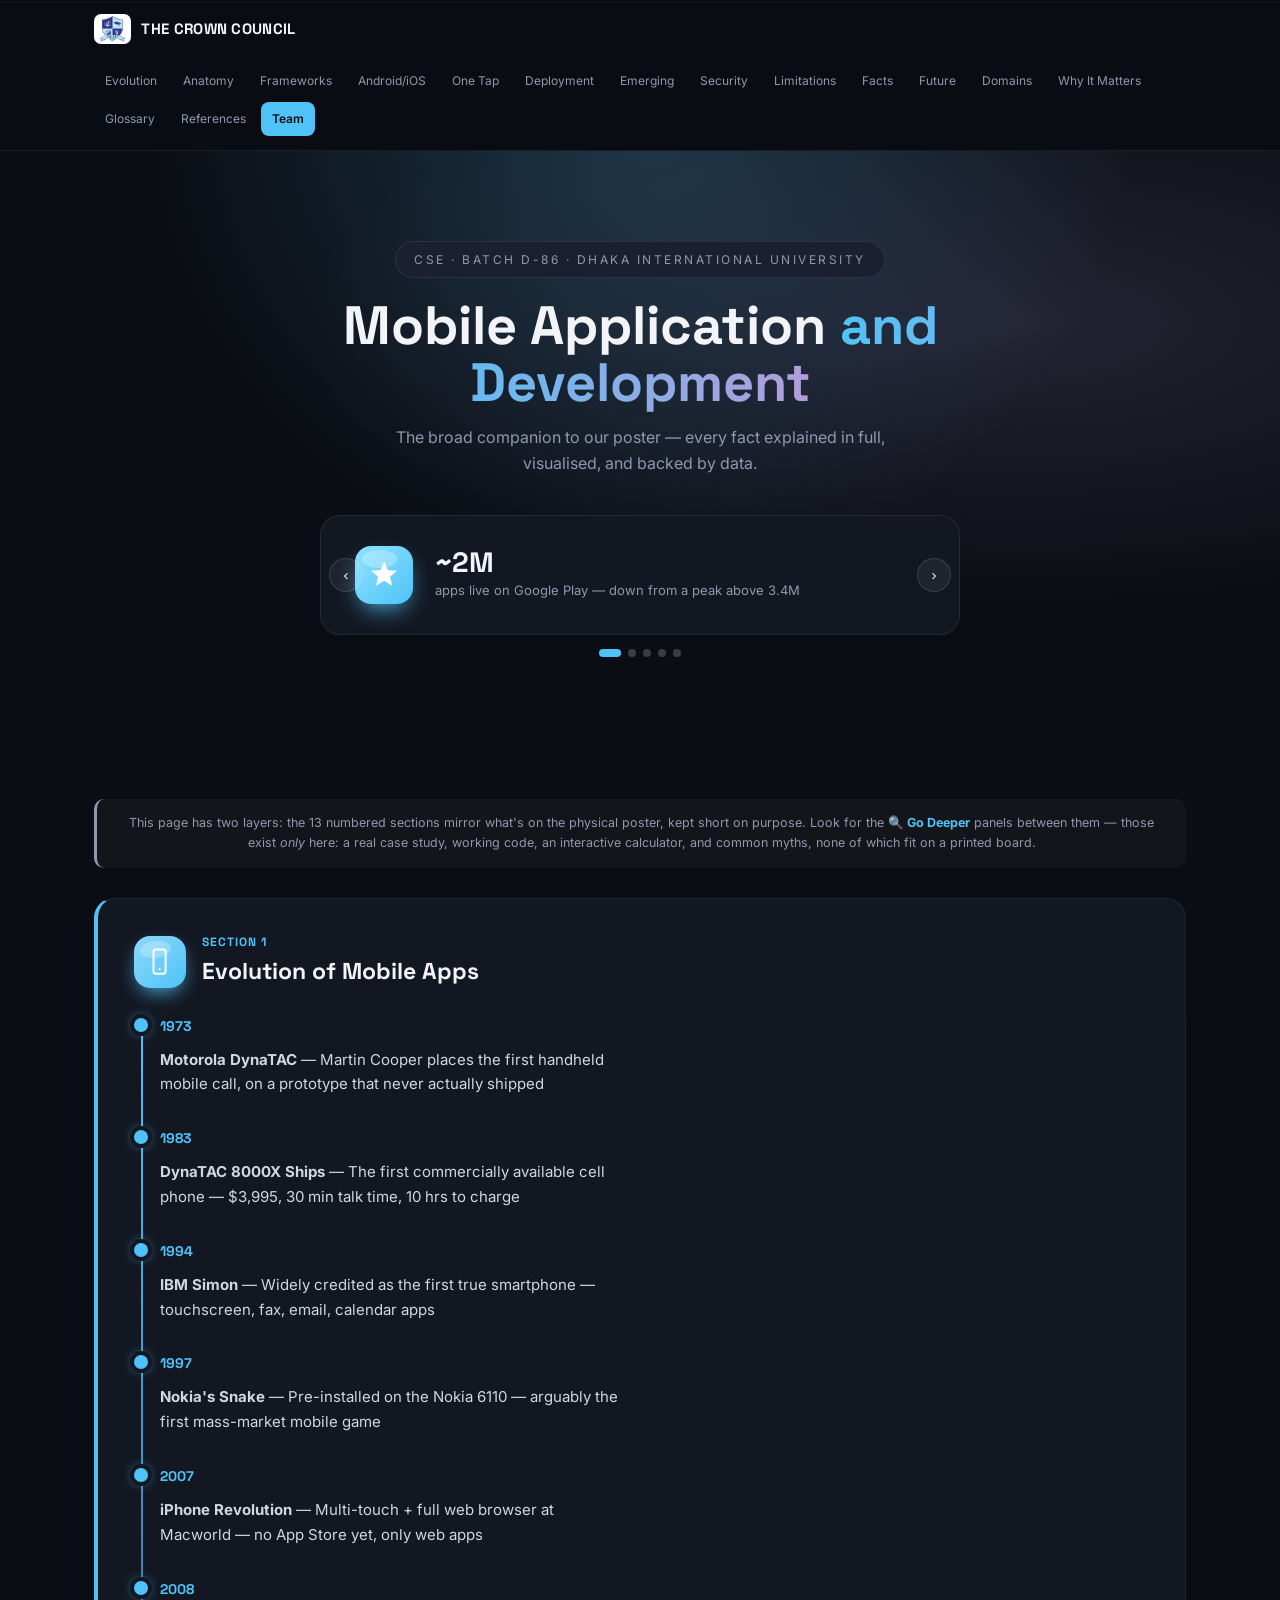
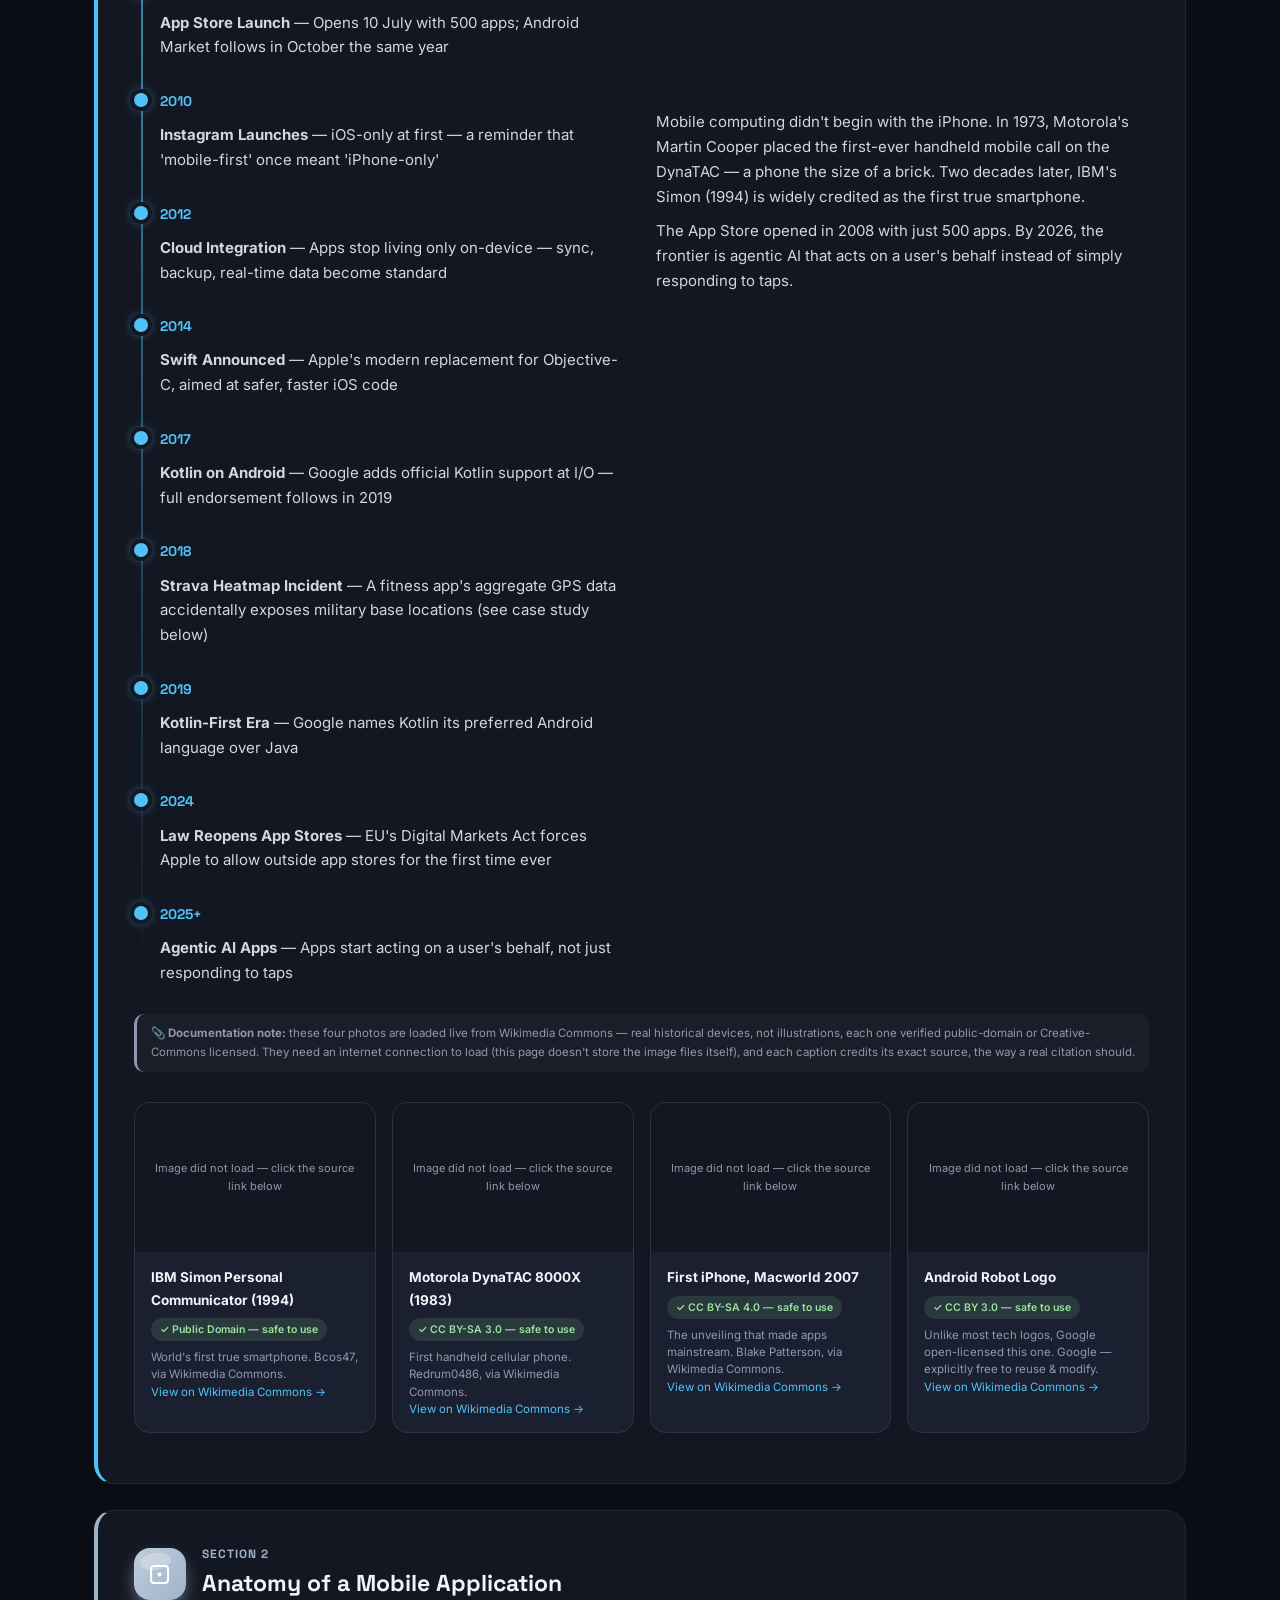
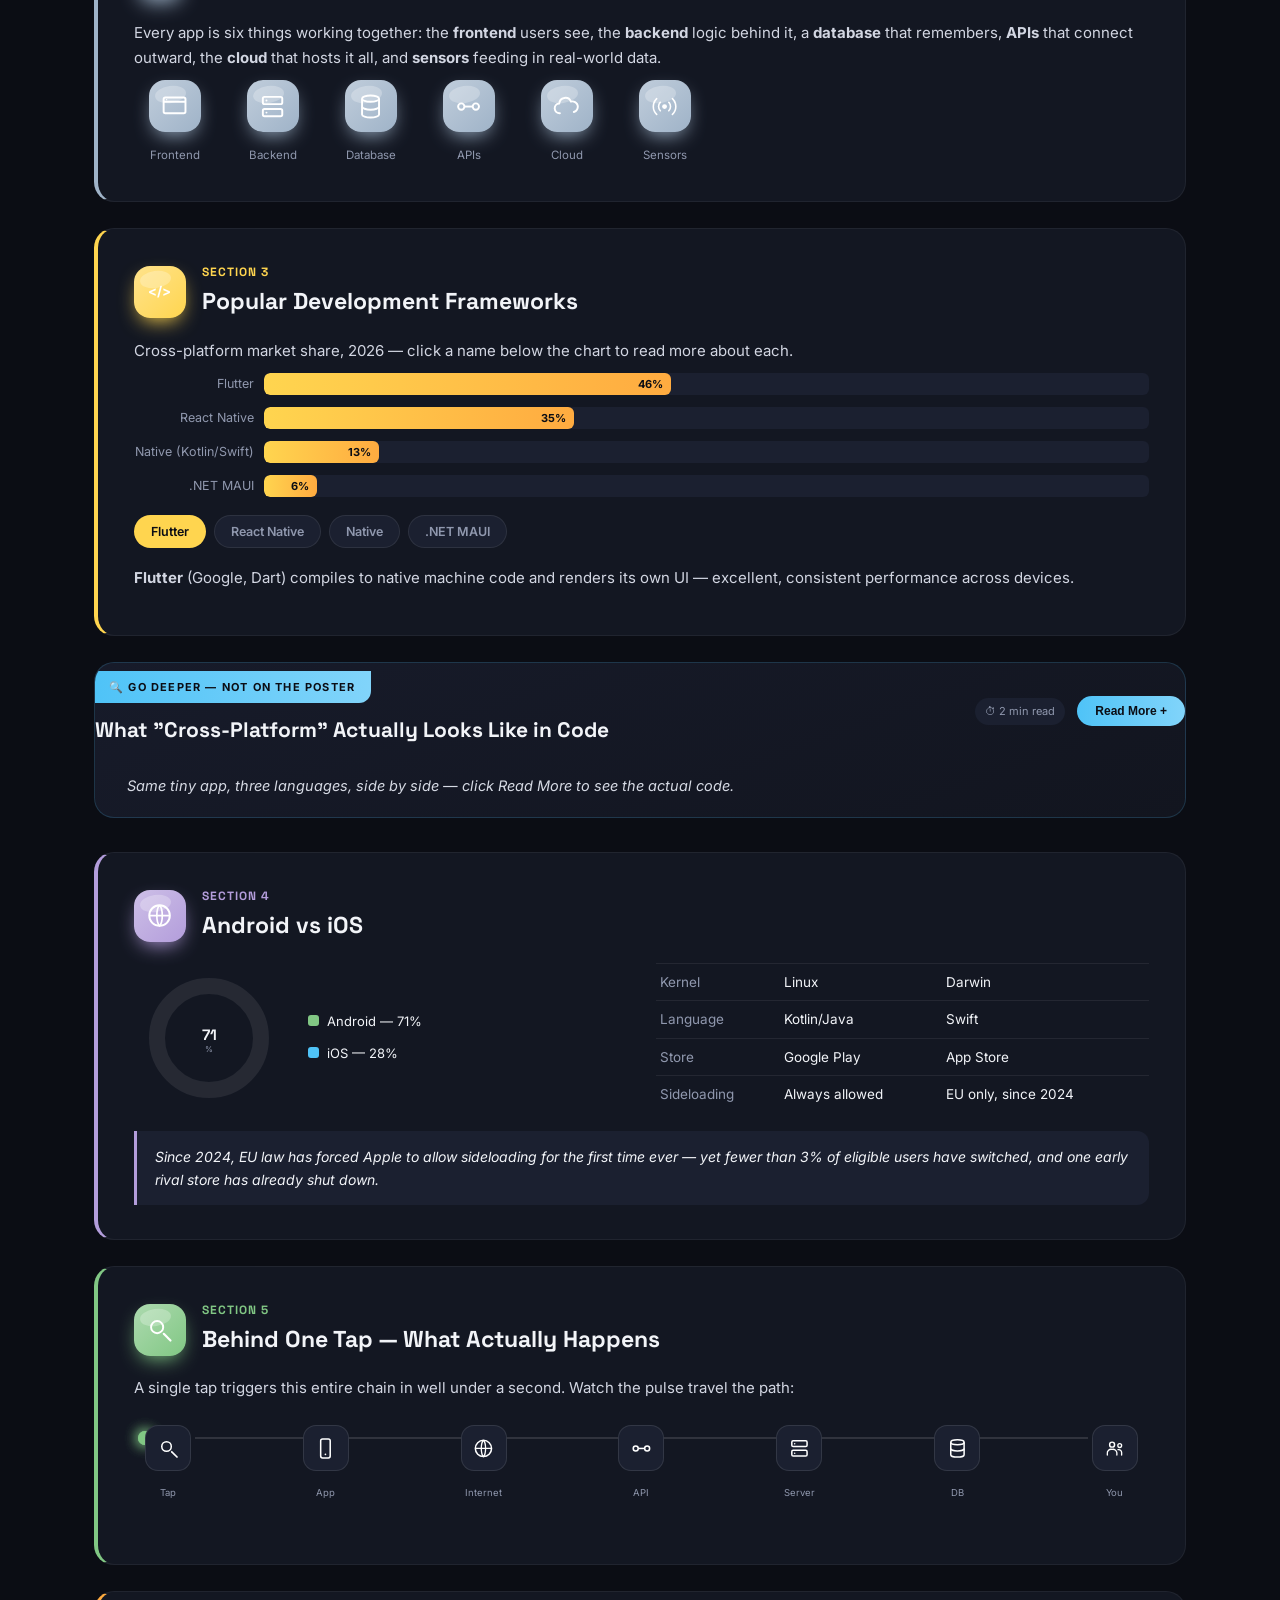
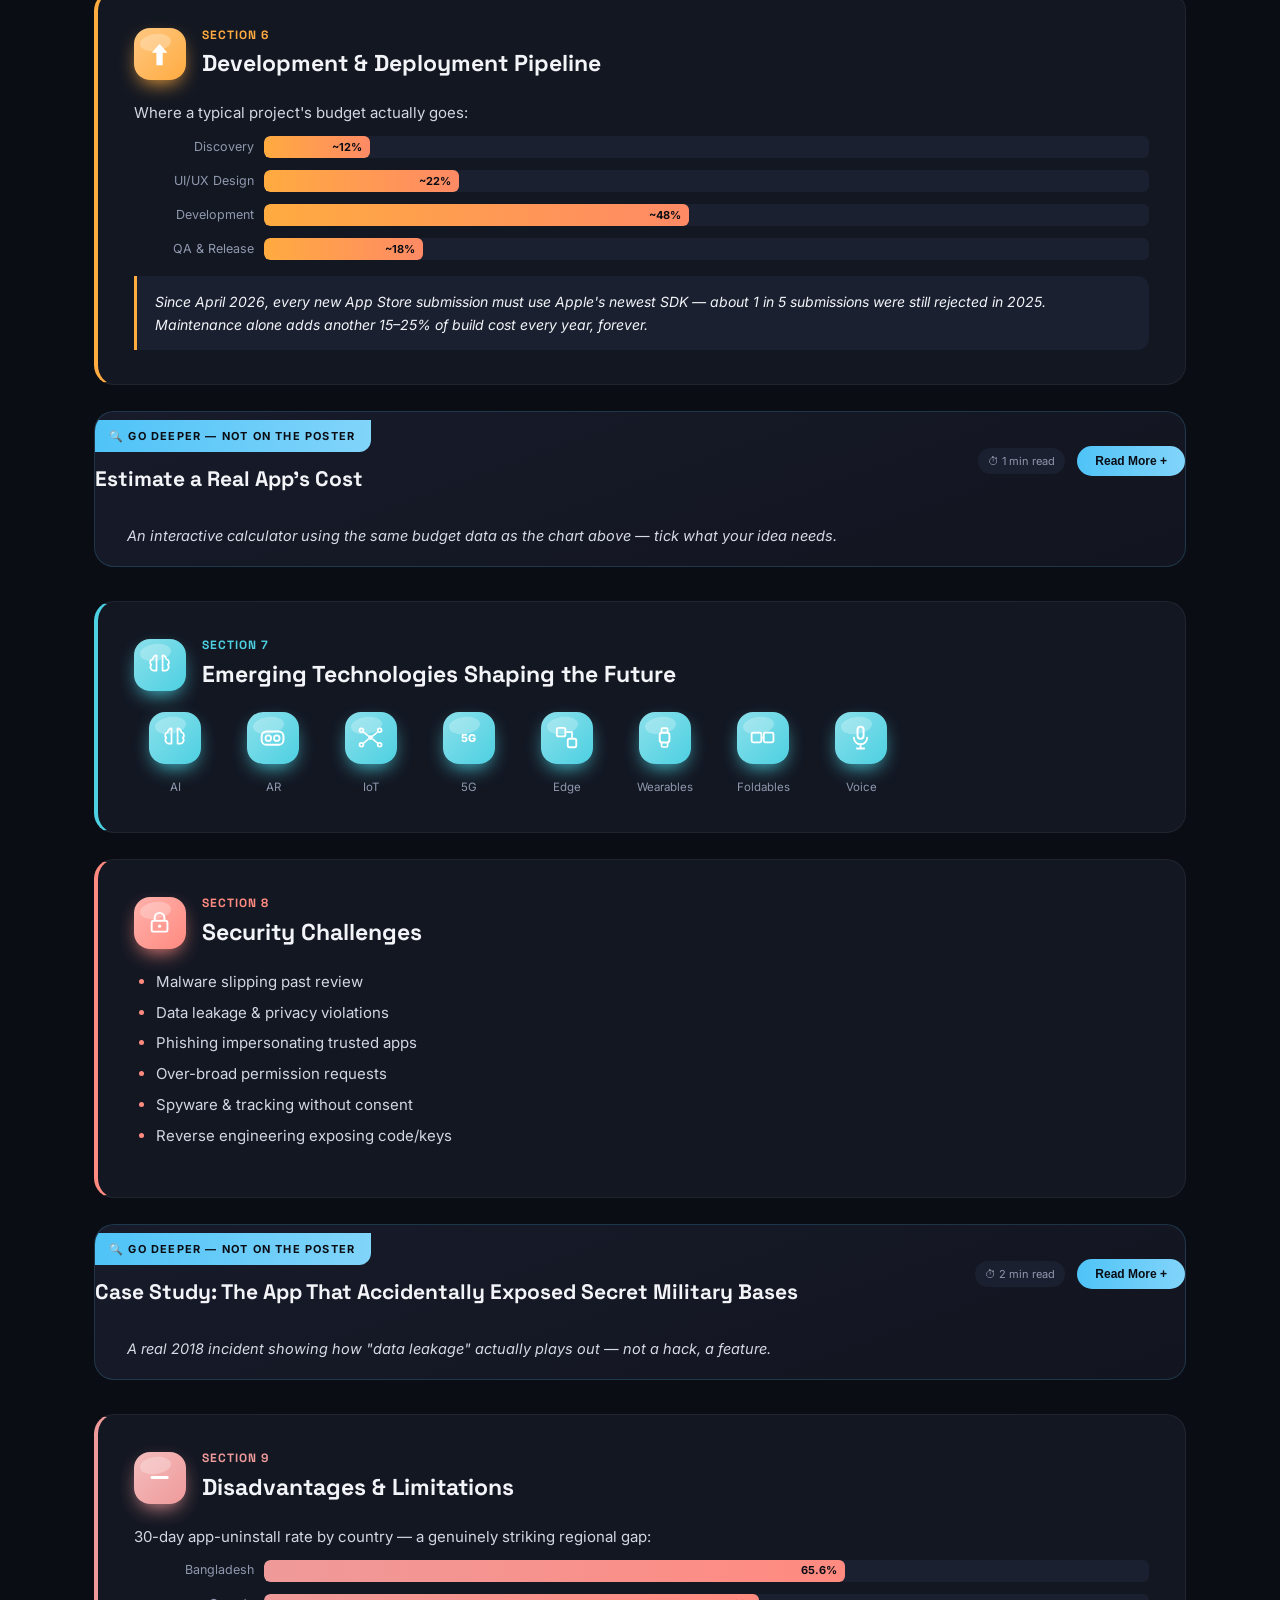
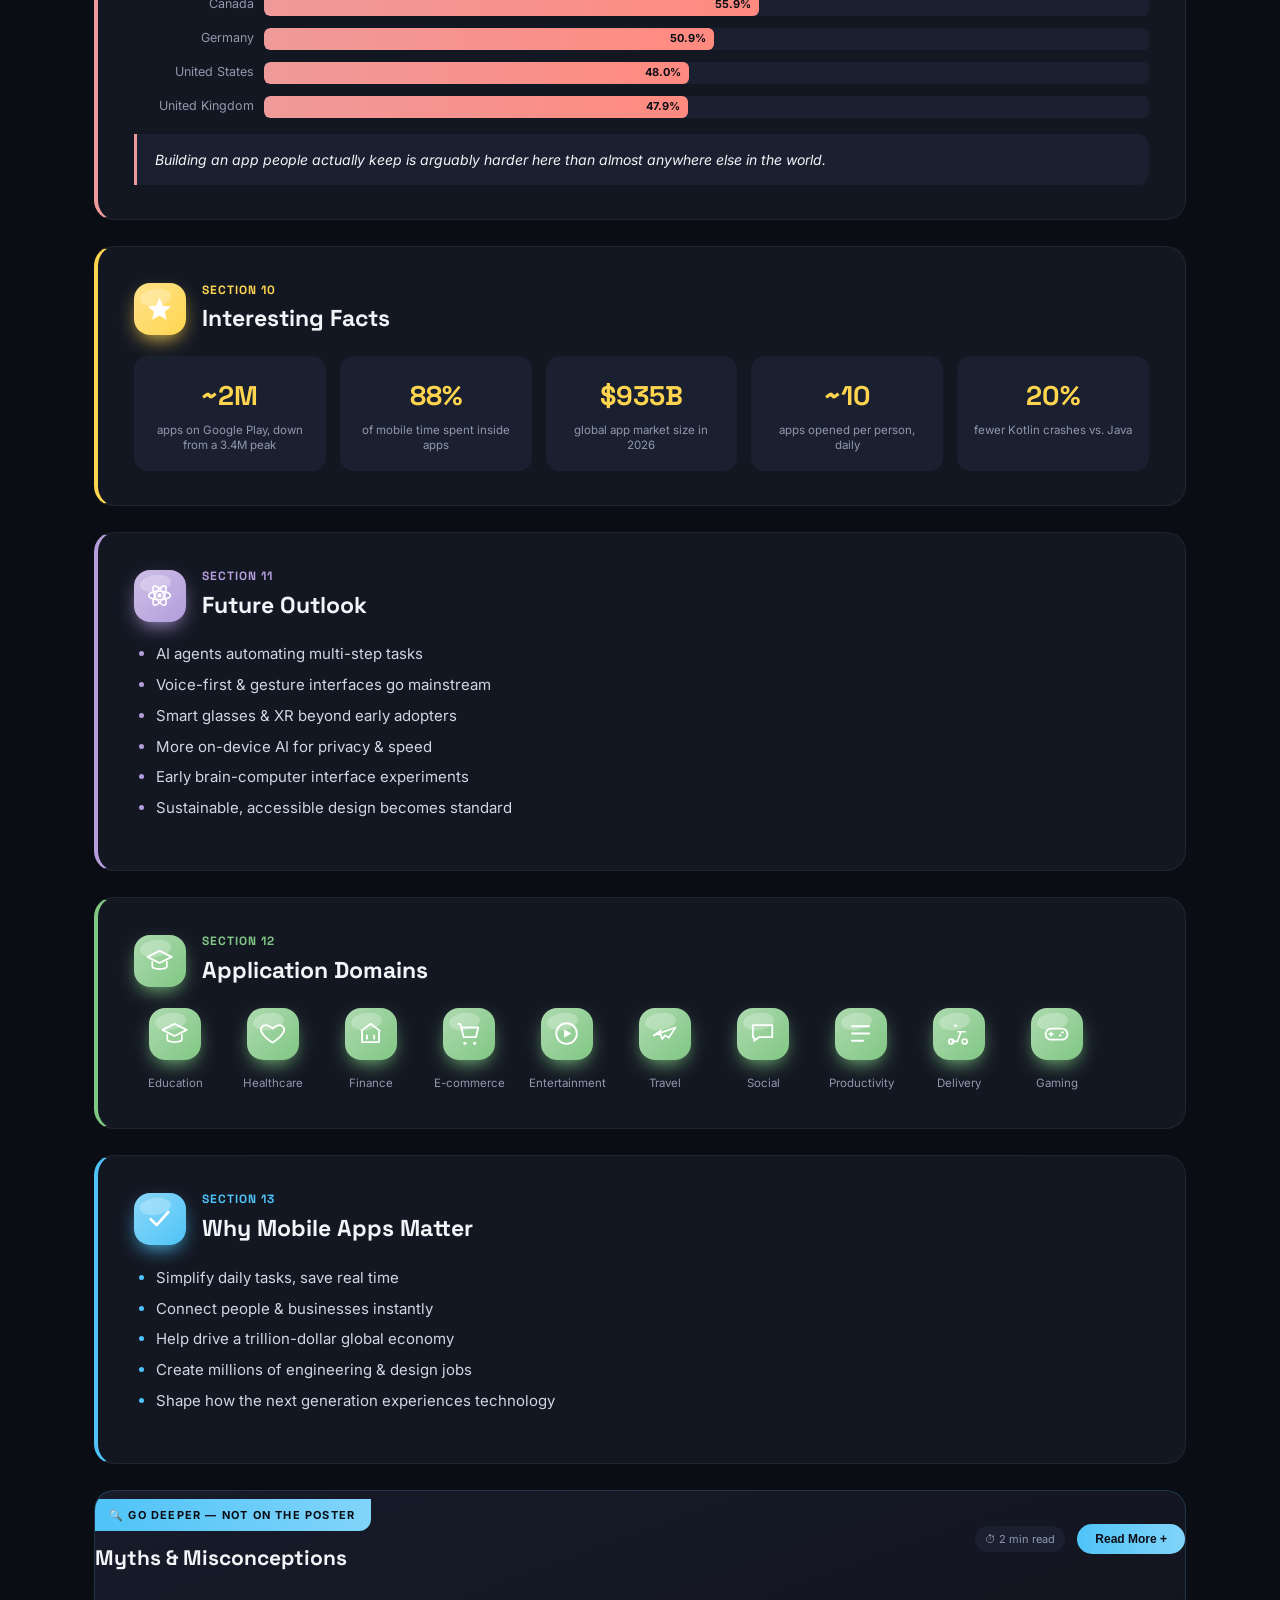
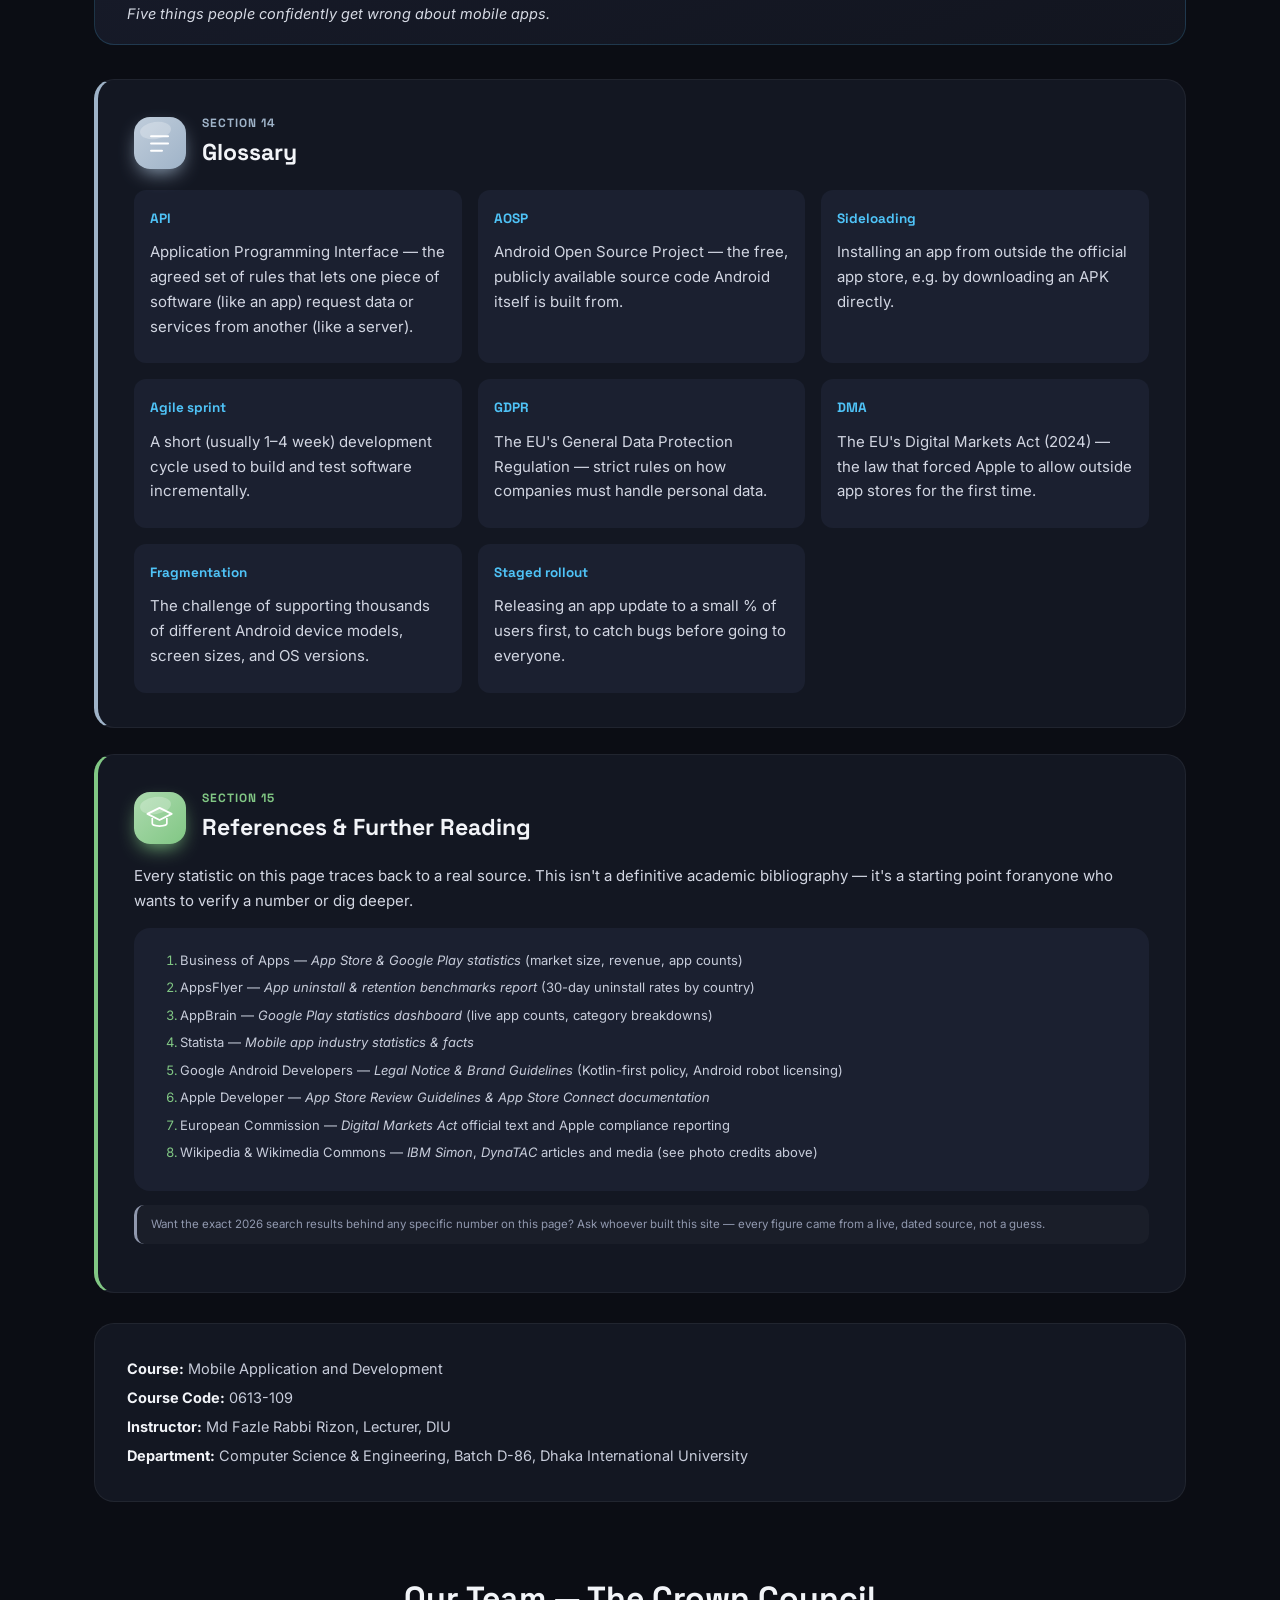
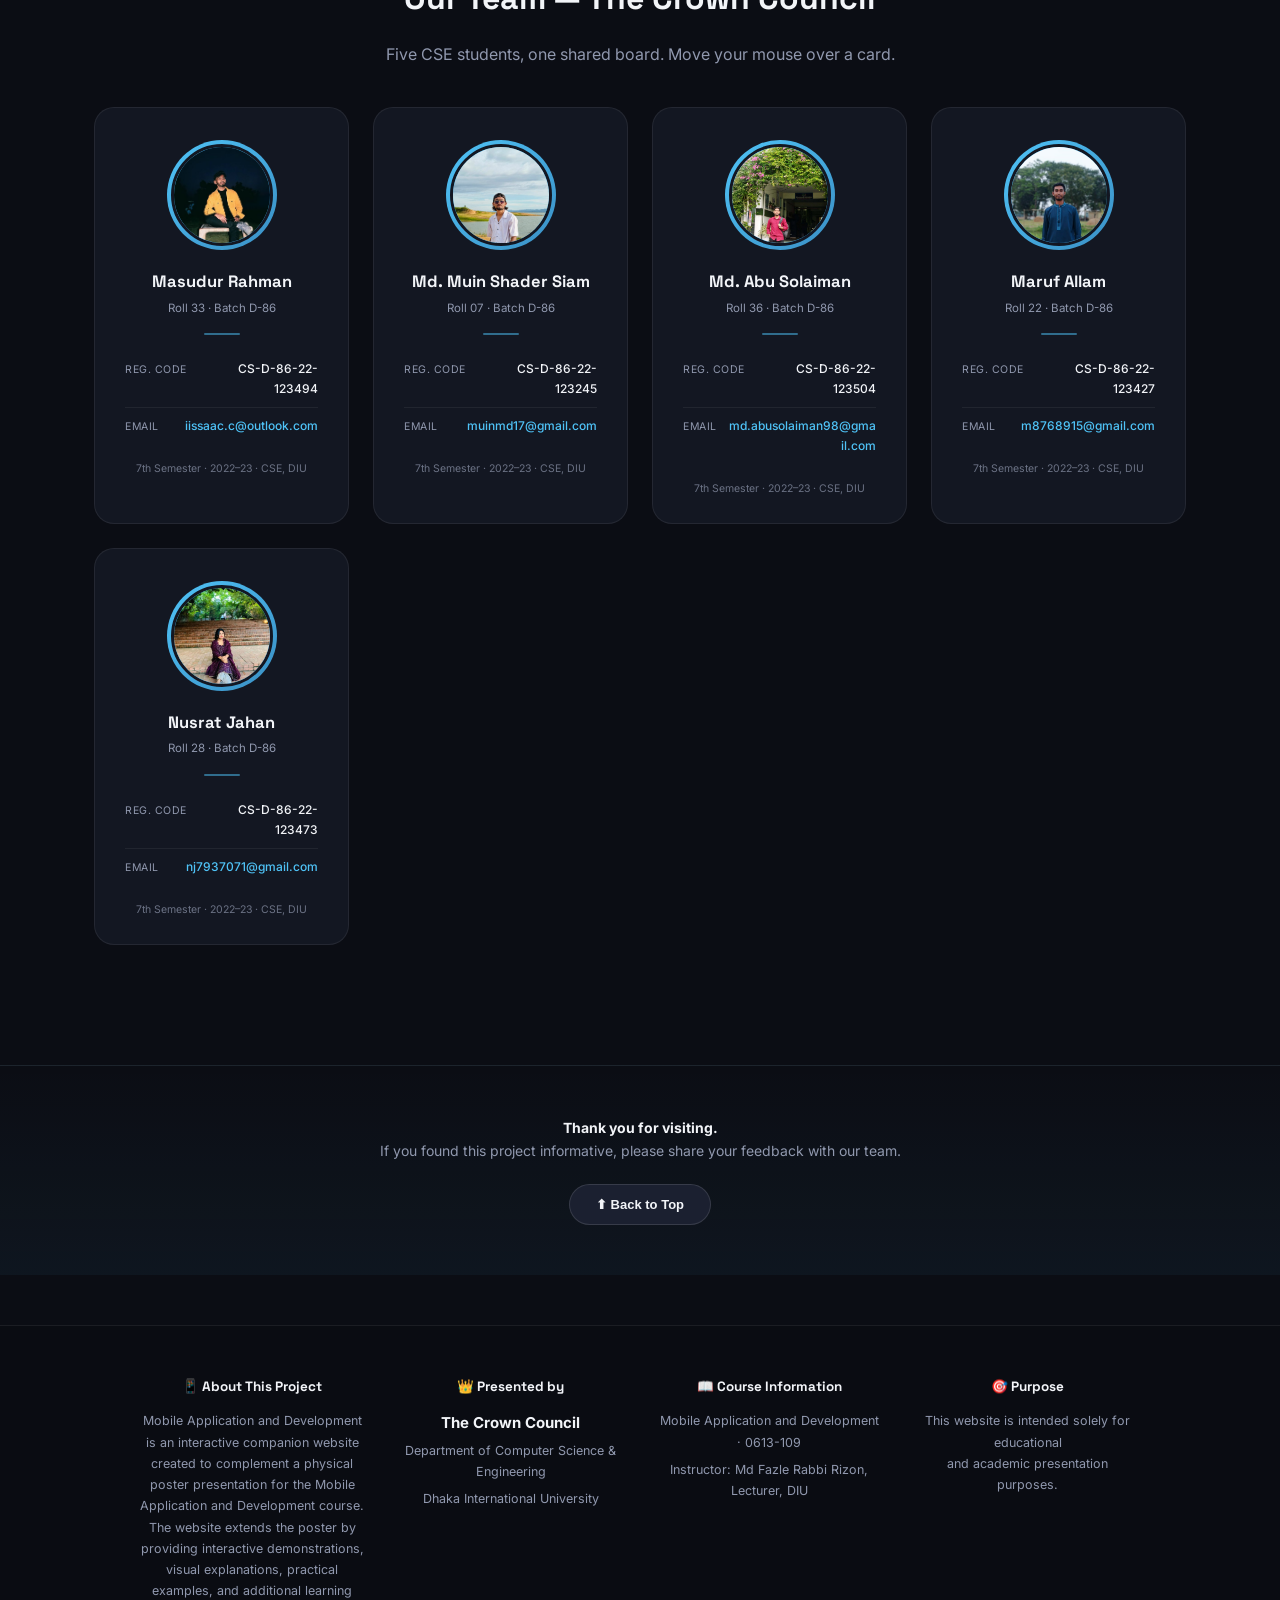
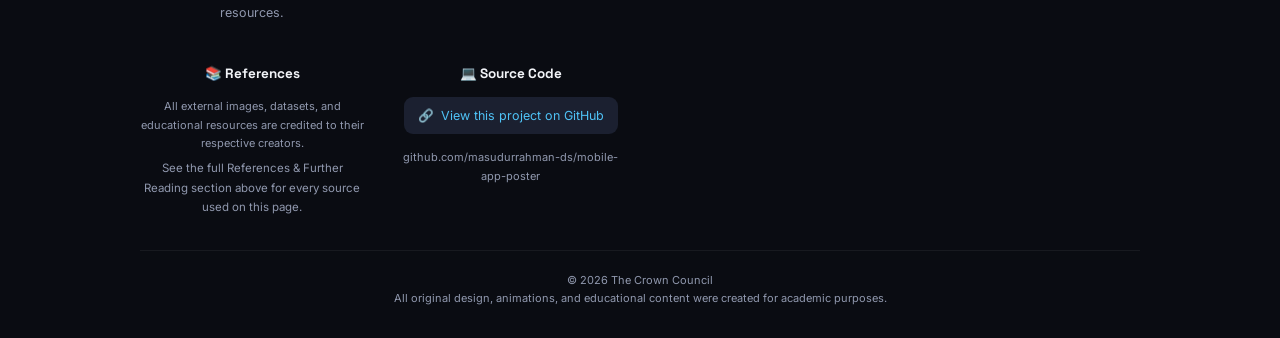
==== commit 3838c696: "Update index.html" ====
--- a/index.html
+++ b/index.html
@@ -221,7 +221,7 @@
     </div><div class="member reveal">
       <div class="member-photo-ring"><img src="assets/team/member4.jpg" alt="Maruf Allam" loading="lazy"></div>
       <h3>Maruf Allam</h3>
-      <div class="roll">Roll 20 &middot; Batch D-86</div>
+      <div class="roll">Roll 22 &middot; Batch D-86</div>
       <div class="member-divider"></div>
       <div class="member-info">
         <div class="info-row"><span class="info-label">Reg. Code</span><span class="info-val">CS-D-86-22-123427</span></div>
